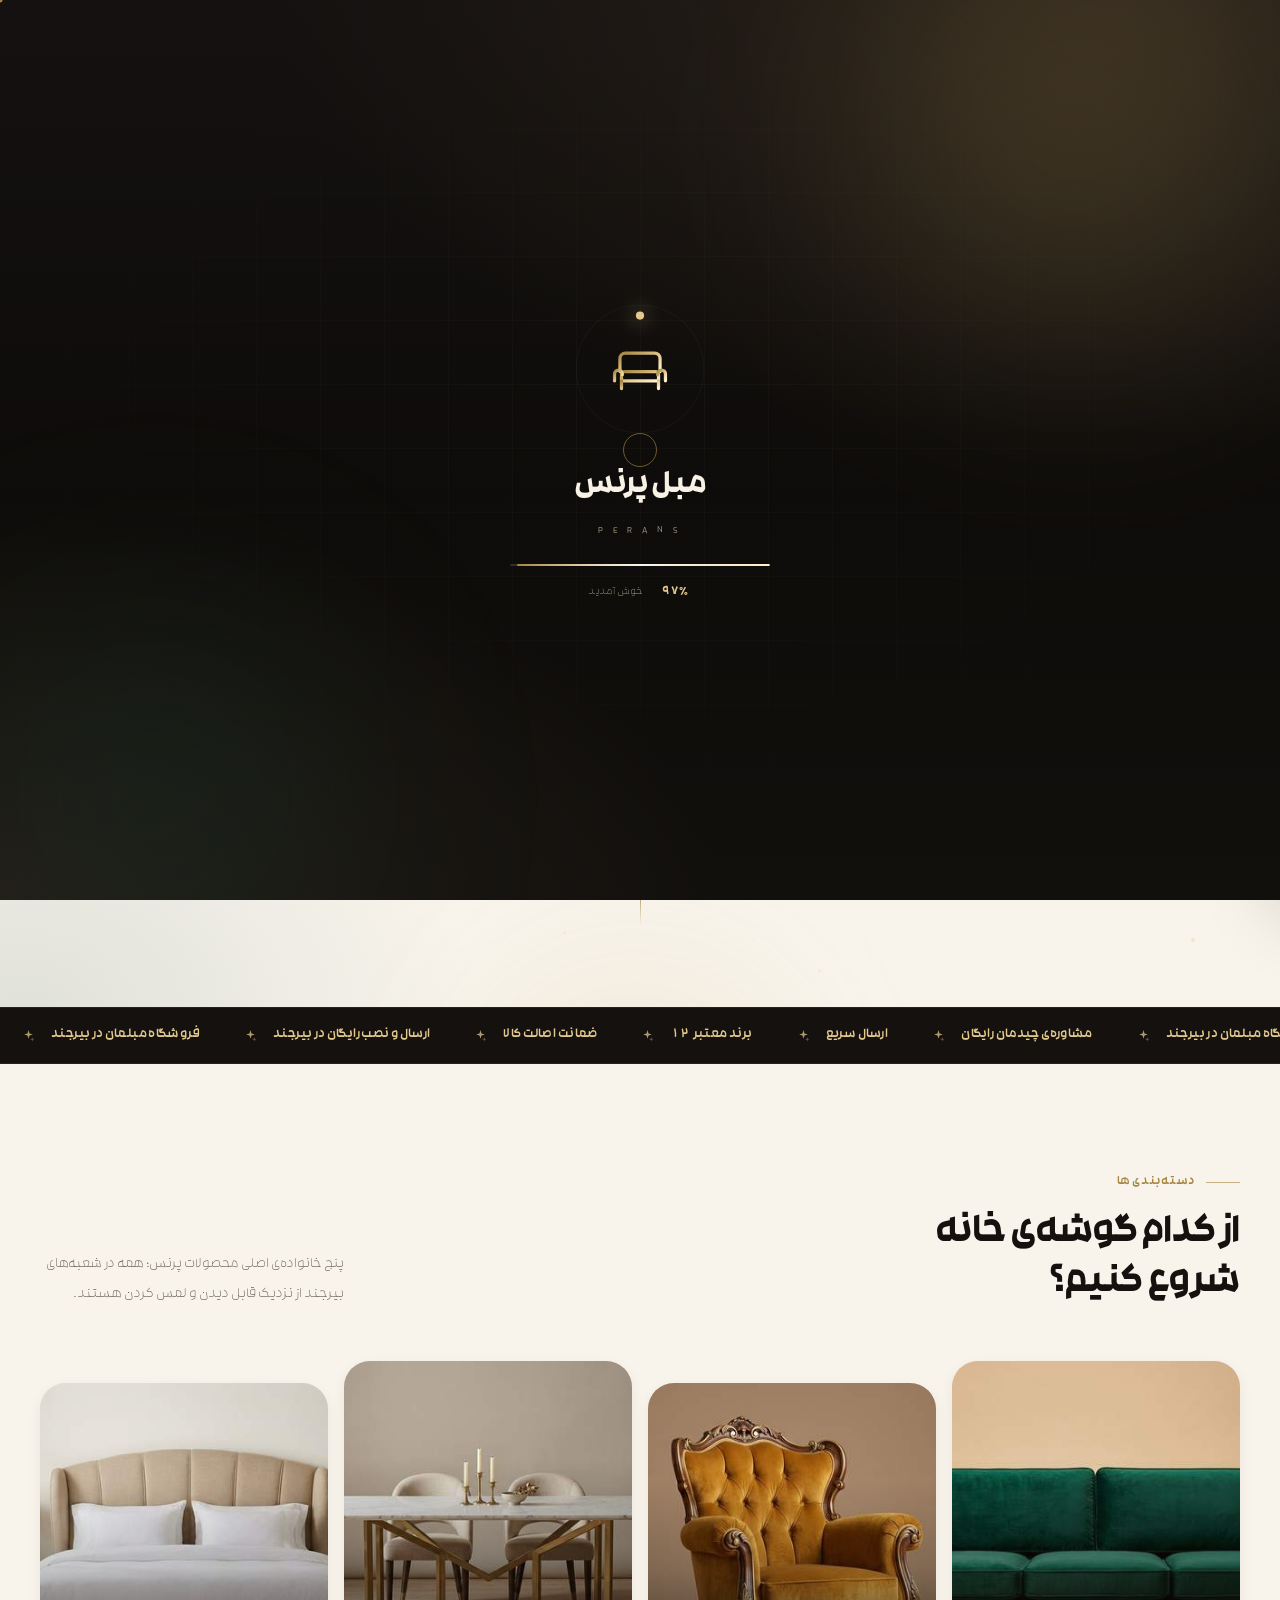
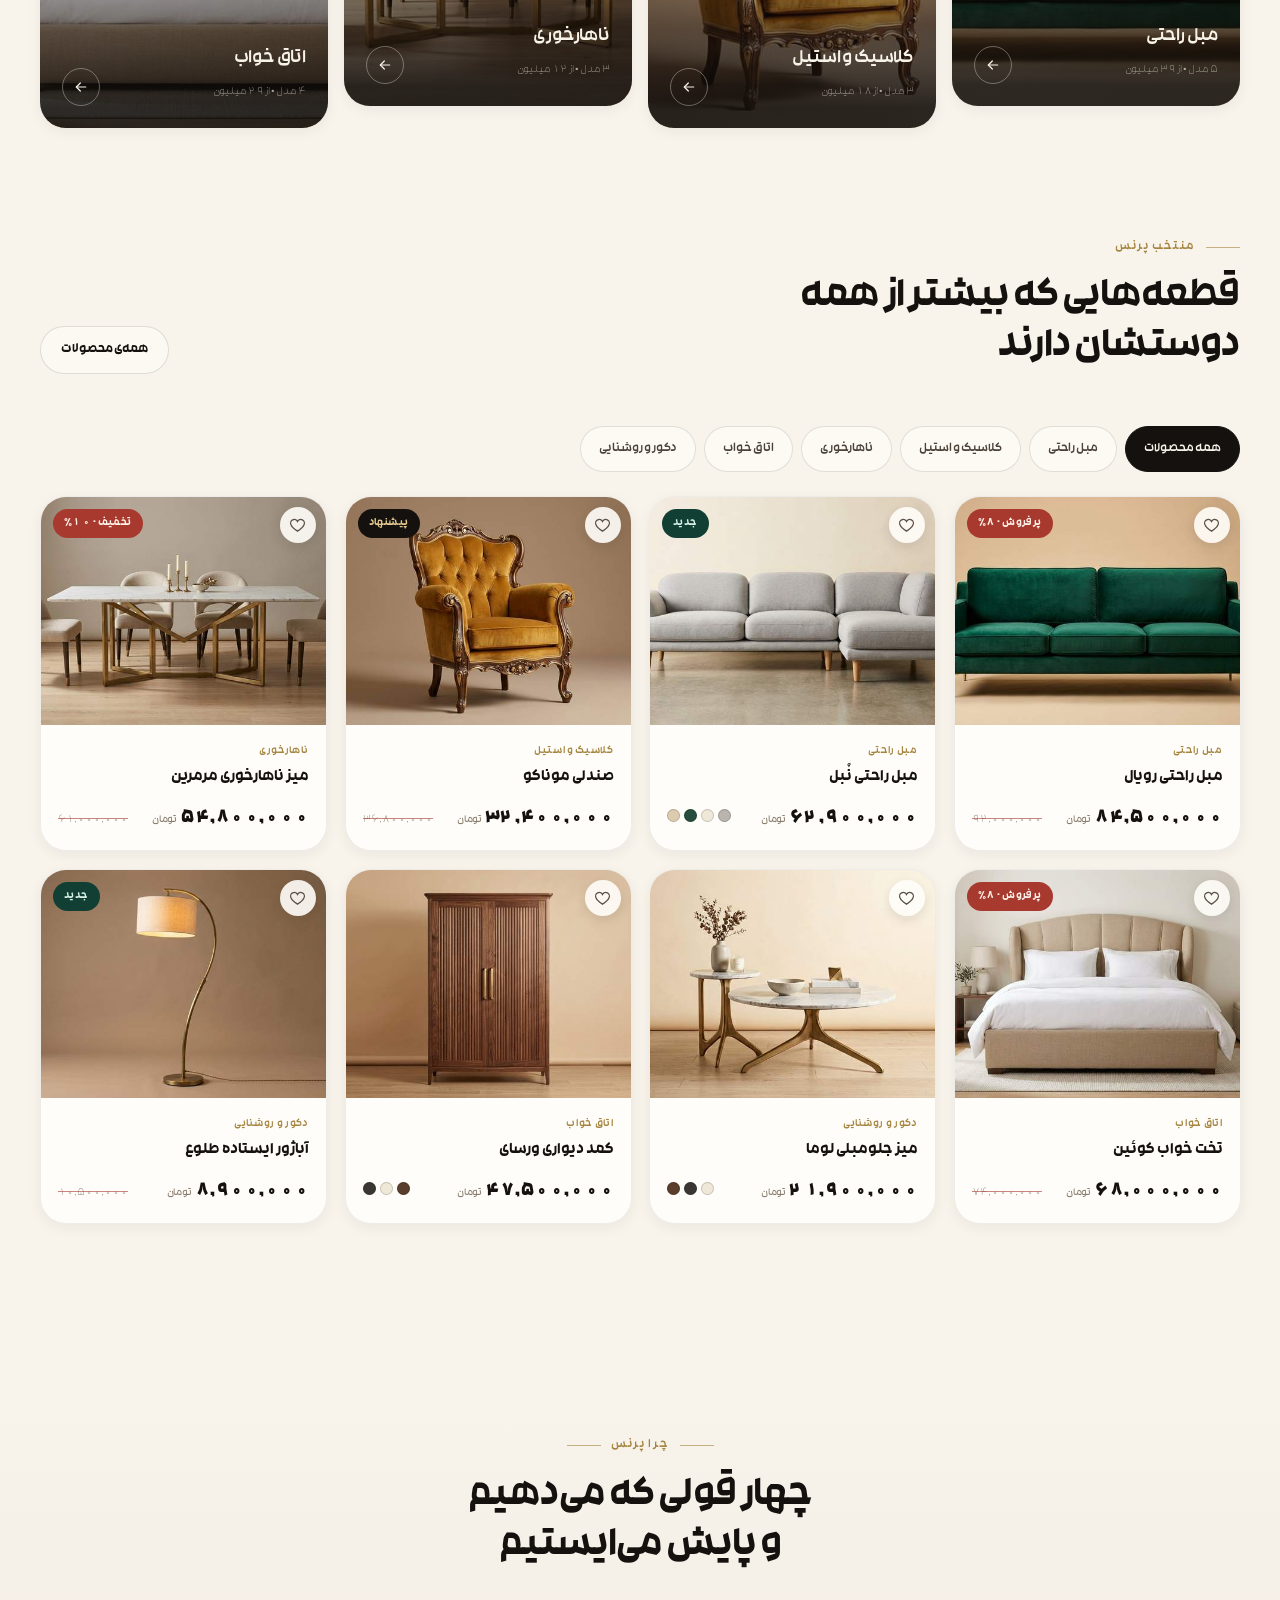
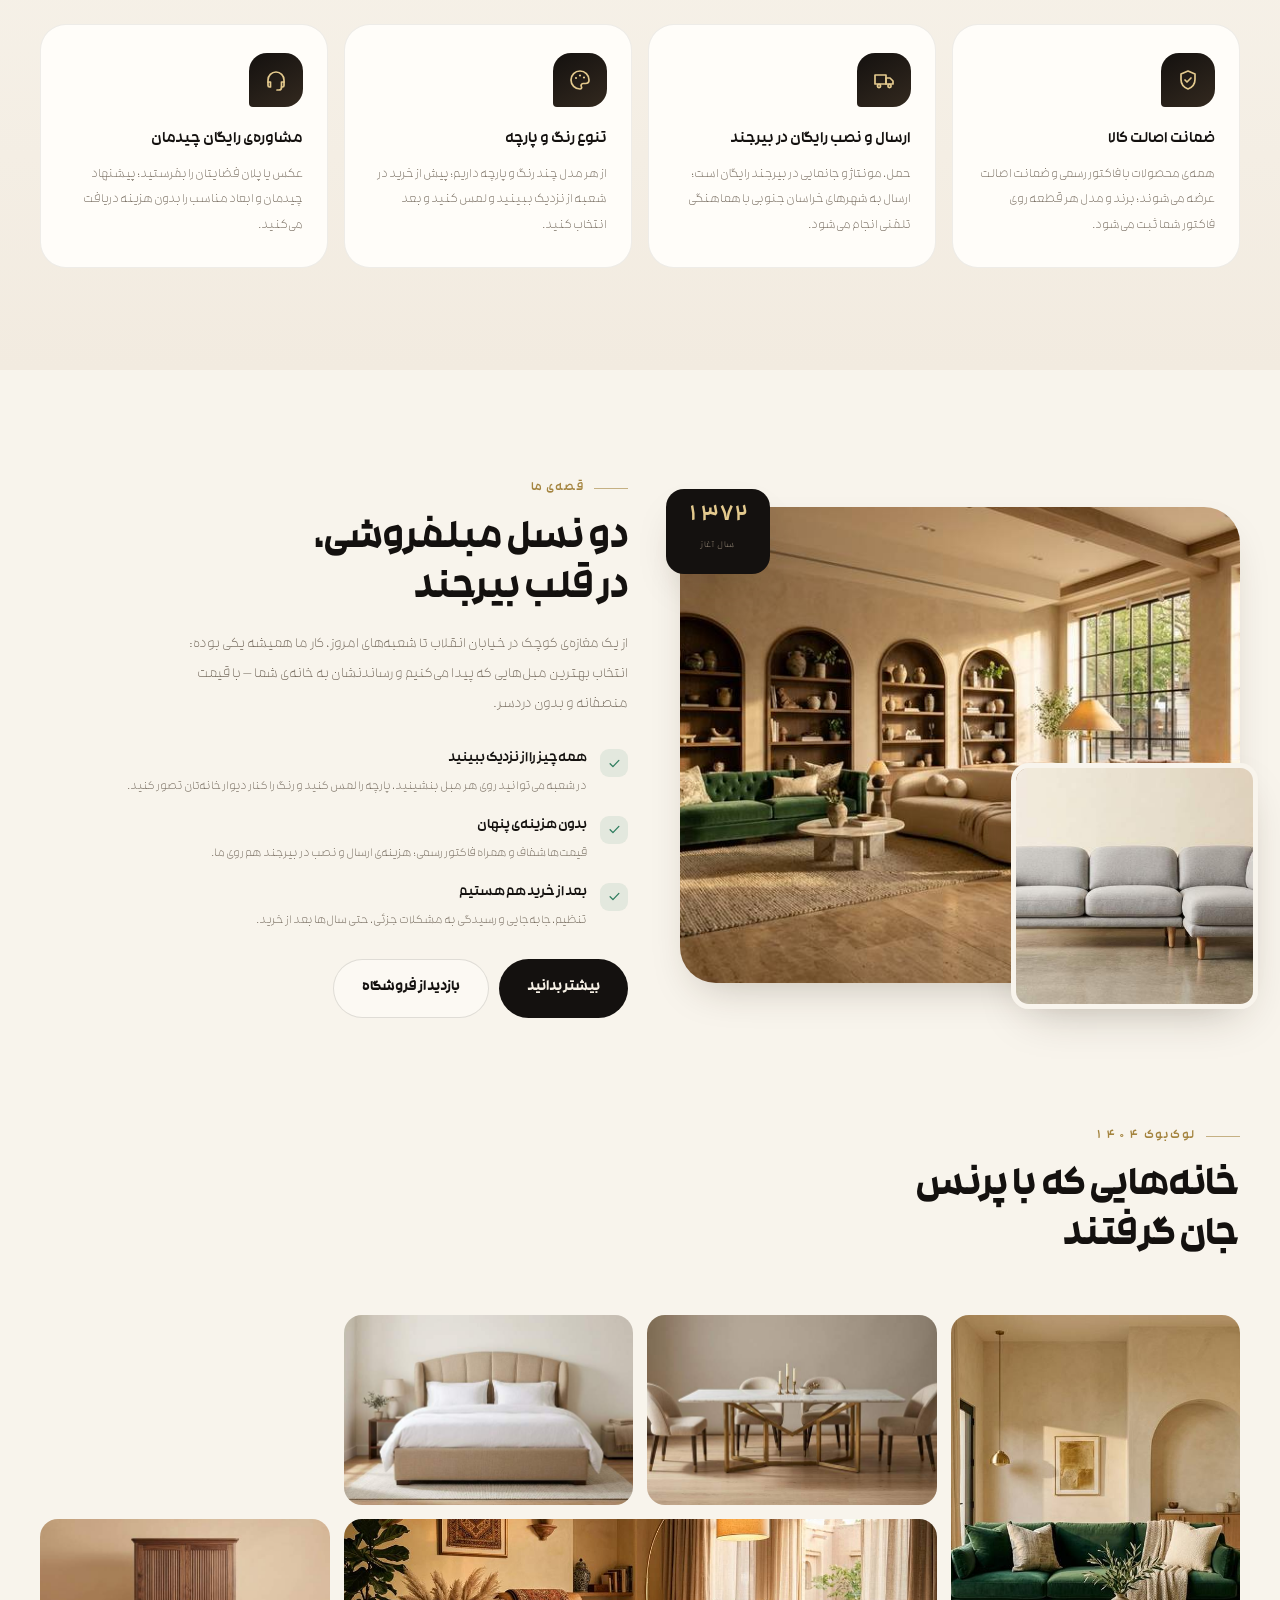
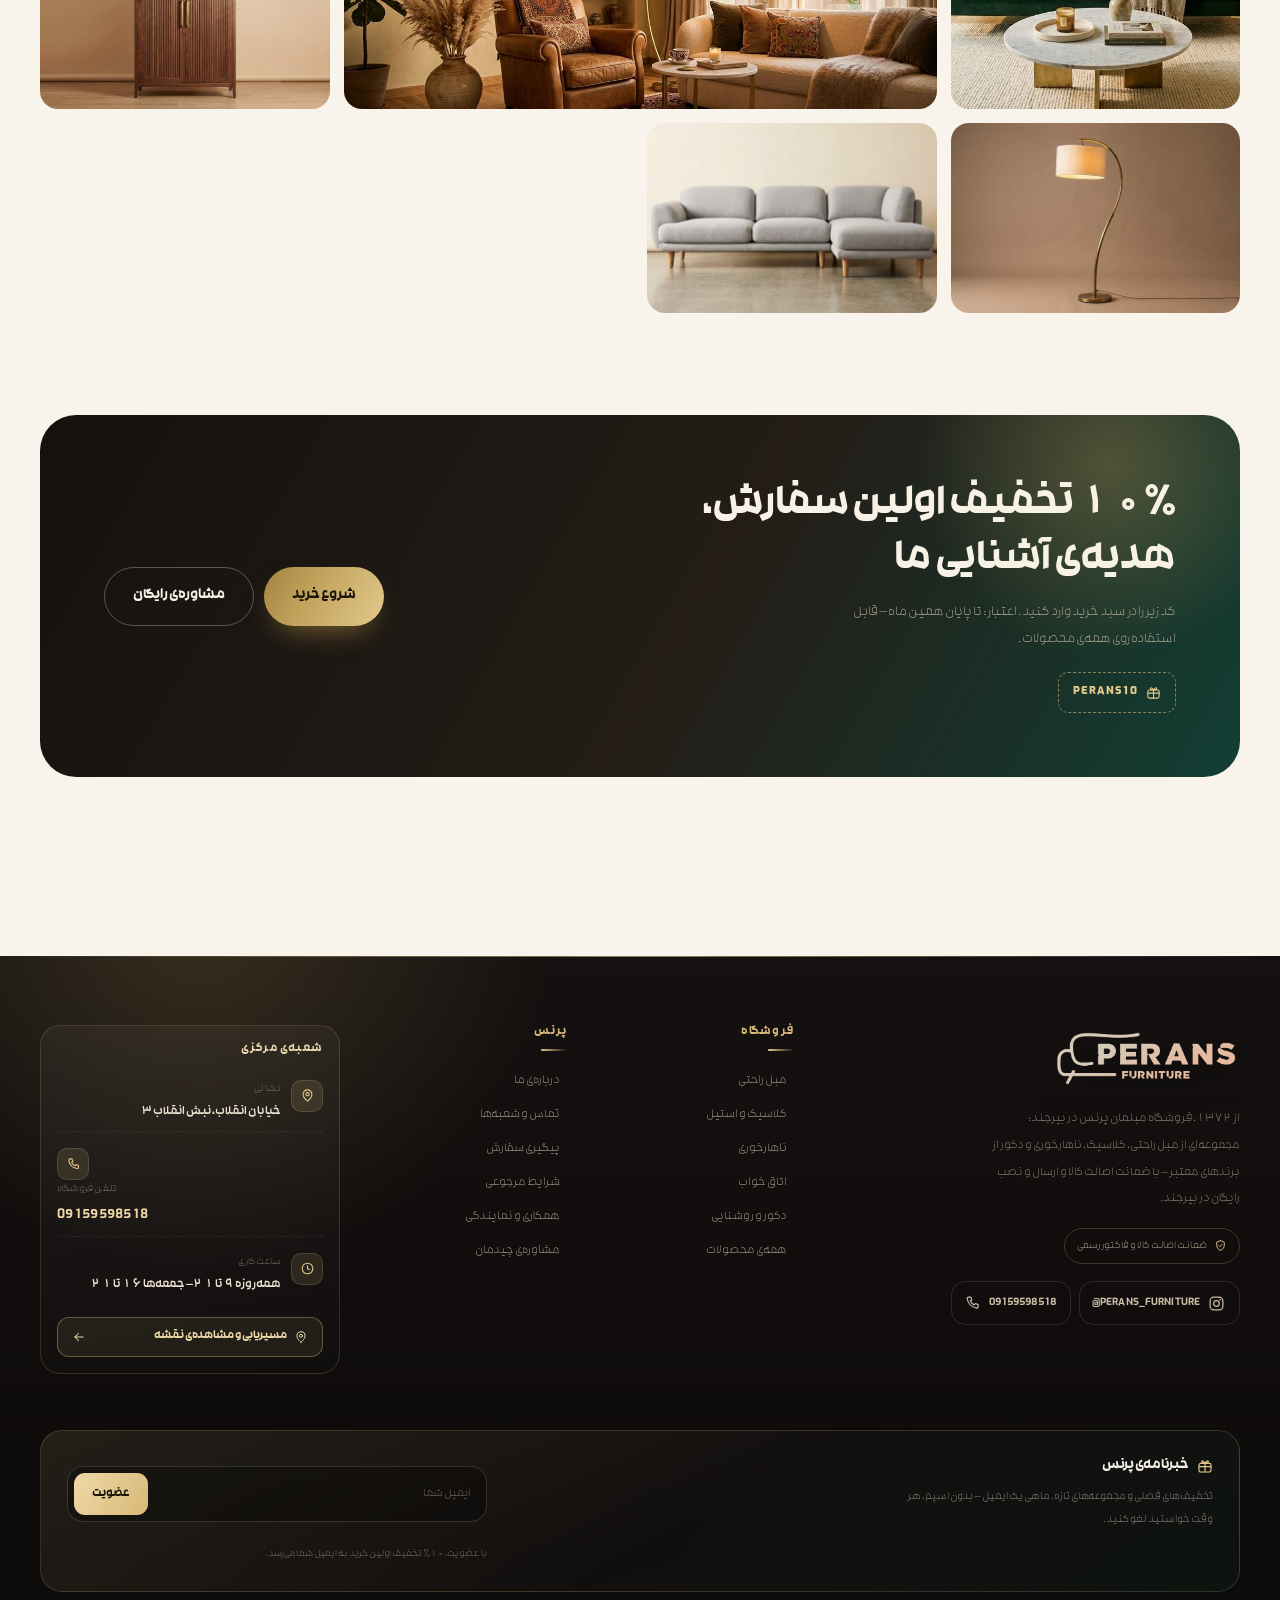
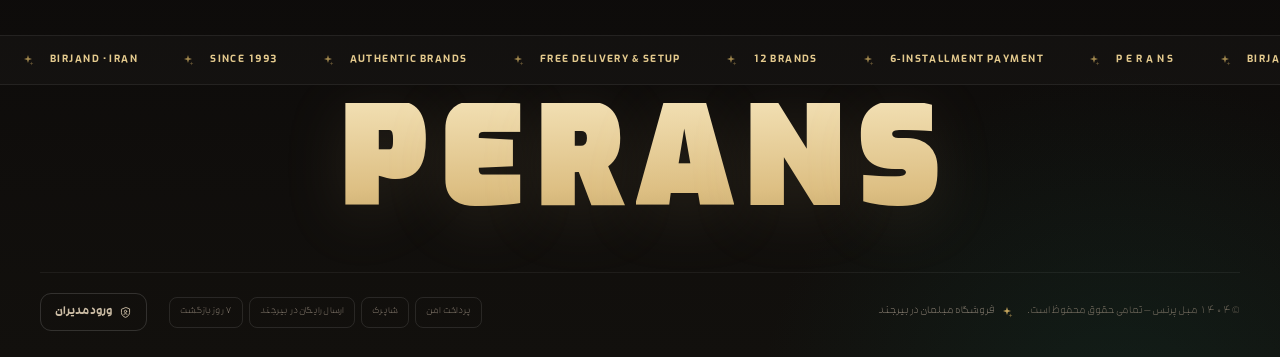
==== perans-furniture/index.html @ 04945c73 "Add files via upload" ====
<!DOCTYPE html>
<html lang="fa" dir="rtl">
<head>
<meta charset="utf-8">
<meta name="viewport" content="width=device-width, initial-scale=1">
<title>مبل پرنس | انتخابی برای خانه‌ی شما</title>
<meta name="description" content="مبل پرنس در بیرجند؛ مجموعه‌ای منتخب از مبلمان راحتی، کلاسیک، ناهارخوری، اتاق خواب و دکور برای خانه‌ی شما.">
<meta name="theme-color" content="#14110f">
<link rel="icon" type="image/png" href="images/LOGO.PNG">

<link rel="preload" href="fonts/Vazirmatn.woff2" as="font" type="font/woff2" crossorigin>
<link rel="stylesheet" href="css/fonts.css?v=7">
<link rel="stylesheet" href="css/base.css?v=7">
<link rel="stylesheet" href="css/theme.css?v=7">
<link rel="stylesheet" href="css/header.css?v=7">
<link rel="stylesheet" href="css/footer.css?v=7">
<link rel="stylesheet" href="css/utilities.css?v=7">
</head>
<body class="is-loading">

<!-- ICON SPRITE -->
<svg class="sprite" width="0" height="0" aria-hidden="true" focusable="false">
  <symbol id="i-admin" viewBox="0 0 24 24" fill="none" stroke="currentColor" stroke-width="1.7" stroke-linecap="round" stroke-linejoin="round"><path d="M12 3 4.5 6v6c0 4.3 3.1 7.6 7.5 9 4.4-1.4 7.5-4.7 7.5-9V6z"/><circle cx="12" cy="10" r="2.2"/><path d="M8.6 16.2c.8-1.4 2-2.1 3.4-2.1s2.6.7 3.4 2.1"/></symbol>
  <symbol id="i-logo" viewBox="0 0 48 48" fill="none" stroke="currentColor" stroke-width="2.2" stroke-linecap="round" stroke-linejoin="round"><path d="M11 27v-8.5A3.5 3.5 0 0 1 14.5 15h19a3.5 3.5 0 0 1 3.5 3.5V27"/><path d="M14 27h20a2 2 0 0 1 2 2v4H12v-4a2 2 0 0 1 2-2z"/><path d="M7.5 33v-4.5a2.5 2.5 0 0 1 5 0V29"/><path d="M40.5 33v-4.5a2.5 2.5 0 0 0-5 0V29"/><path d="M12 33v5M36 33v5"/><path d="M18 33h12"/></symbol>
  <symbol id="i-crown" viewBox="0 0 24 24" fill="none" stroke="currentColor" stroke-width="1.7" stroke-linecap="round" stroke-linejoin="round"><path d="M3 8l3.5 3L12 4l5.5 7L21 8l-1.6 10H4.6L3 8z"/><path d="M8 21h8"/></symbol>
  <symbol id="i-cart" viewBox="0 0 24 24" fill="none" stroke="currentColor" stroke-width="1.7" stroke-linecap="round" stroke-linejoin="round"><path d="M3 4h2l2.4 11.2a2 2 0 0 0 2 1.6h7.7a2 2 0 0 0 2-1.6L21 8H6"/><circle cx="10" cy="20" r="1.4"/><circle cx="18" cy="20" r="1.4"/></symbol>
  <symbol id="i-search" viewBox="0 0 24 24" fill="none" stroke="currentColor" stroke-width="1.7" stroke-linecap="round"><circle cx="11" cy="11" r="7"/><path d="M20 20l-3.6-3.6"/></symbol>
  <symbol id="i-menu" viewBox="0 0 24 24" fill="none" stroke="currentColor" stroke-width="1.8" stroke-linecap="round"><path d="M4 7h16M4 12h16M4 17h10"/></symbol>
  <symbol id="i-close" viewBox="0 0 24 24" fill="none" stroke="currentColor" stroke-width="1.8" stroke-linecap="round"><path d="M6 6l12 12M18 6L6 18"/></symbol>
  <symbol id="i-arrow-left" viewBox="0 0 24 24" fill="none" stroke="currentColor" stroke-width="1.8" stroke-linecap="round" stroke-linejoin="round"><path d="M19 12H5"/><path d="M11 18l-6-6 6-6"/></symbol>
  <symbol id="i-chevron-left" viewBox="0 0 24 24" fill="none" stroke="currentColor" stroke-width="1.9" stroke-linecap="round" stroke-linejoin="round"><path d="M15 6l-6 6 6 6"/></symbol>
  <symbol id="i-chevron-right" viewBox="0 0 24 24" fill="none" stroke="currentColor" stroke-width="1.9" stroke-linecap="round" stroke-linejoin="round"><path d="M9 6l6 6-6 6"/></symbol>
  <symbol id="i-chevron-down" viewBox="0 0 24 24" fill="none" stroke="currentColor" stroke-width="1.9" stroke-linecap="round" stroke-linejoin="round"><path d="M6 9l6 6 6-6"/></symbol>
  <symbol id="i-star" viewBox="0 0 24 24" fill="currentColor"><path d="M12 2.6l2.9 6 6.6.9-4.8 4.6 1.2 6.5L12 17.5 6.1 20.6l1.2-6.5L2.5 9.5l6.6-.9 2.9-6z"/></symbol>
  <symbol id="i-heart" viewBox="0 0 24 24" fill="none" stroke="currentColor" stroke-width="1.8" stroke-linecap="round"><path d="M12 20s-7.5-4.6-9.2-9A4.9 4.9 0 0 1 12 6.4 4.9 4.9 0 0 1 21.2 11c-1.7 4.4-9.2 9-9.2 9z"/></symbol>
  <symbol id="i-check" viewBox="0 0 24 24" fill="none" stroke="currentColor" stroke-width="2.1" stroke-linecap="round" stroke-linejoin="round"><path d="M5 12.5l4.5 4.5L19 7"/></symbol>
  <symbol id="i-truck" viewBox="0 0 24 24" fill="none" stroke="currentColor" stroke-width="1.7" stroke-linecap="round" stroke-linejoin="round"><path d="M3 7h11v9H3z"/><path d="M14 10h4l3 3v3h-7z"/><circle cx="7" cy="18" r="1.6"/><circle cx="17.5" cy="18" r="1.6"/></symbol>
  <symbol id="i-shield" viewBox="0 0 24 24" fill="none" stroke="currentColor" stroke-width="1.7" stroke-linecap="round" stroke-linejoin="round"><path d="M12 3l7 3v5.5c0 4.6-3 7.9-7 9.5-4-1.6-7-4.9-7-9.5V6l7-3z"/><path d="M9 12l2 2 4-4"/></symbol>
  <symbol id="i-phone" viewBox="0 0 24 24" fill="none" stroke="currentColor" stroke-width="1.7" stroke-linecap="round" stroke-linejoin="round"><path d="M6.5 3h3l1.5 4-2 1.5a11 11 0 0 0 5.5 5.5l1.5-2 4 1.5v3a2 2 0 0 1-2.2 2A16 16 0 0 1 4.5 5.2 2 2 0 0 1 6.5 3z"/></symbol>
  <symbol id="i-headset" viewBox="0 0 24 24" fill="none" stroke="currentColor" stroke-width="1.7" stroke-linecap="round" stroke-linejoin="round"><path d="M4 14v-2a8 8 0 0 1 16 0v2"/><path d="M4 14h2.5v5H5.5A1.5 1.5 0 0 1 4 17.5V14z"/><path d="M20 14h-2.5v5h1A1.5 1.5 0 0 0 20 17.5V14z"/><path d="M17.5 19v.5a2.5 2.5 0 0 1-2.5 2.5h-2"/></symbol>
  <symbol id="i-palette" viewBox="0 0 24 24" fill="none" stroke="currentColor" stroke-width="1.7" stroke-linecap="round" stroke-linejoin="round"><path d="M12 21a9 9 0 1 1 9-9c0 2.5-2 3.5-3.6 3.5H15a2 2 0 0 0-1.6 3.1c.6.9.1 2.4-1.4 2.4z"/><circle cx="8" cy="10" r="1.1" fill="currentColor" stroke="none"/><circle cx="12" cy="7.5" r="1.1" fill="currentColor" stroke="none"/><circle cx="16" cy="9.5" r="1.1" fill="currentColor" stroke="none"/></symbol>
  <symbol id="i-ruler" viewBox="0 0 24 24" fill="none" stroke="currentColor" stroke-width="1.7" stroke-linecap="round" stroke-linejoin="round"><path d="M3.5 14.5l11-11 6 6-11 11z"/><path d="M8 10l2 2M11 7l2 2M14.5 3.5l2 2"/></symbol>
  <symbol id="i-leaf" viewBox="0 0 24 24" fill="none" stroke="currentColor" stroke-width="1.7" stroke-linecap="round" stroke-linejoin="round"><path d="M20 4C10 4 4 8.5 4 15a5 5 0 0 0 5 5c6.5 0 11-6 11-16z"/><path d="M9 19c1-4 3.5-7 8-9"/></symbol>
  <symbol id="i-quote" viewBox="0 0 24 24" fill="currentColor"><path d="M9.5 5C6 5 3.5 7.8 3.5 11.4c0 3.2 2 5.6 4.9 5.6 2.6 0 4.3-1.8 4.3-4.2 0-2.3-1.6-4-3.7-4-.4 0-.8 0-1 .2.3-1.4 1.6-2.6 3.3-2.9L9.5 5zm9.6 0c-3.5 0-6 2.8-6 6.4 0 3.2 2 5.6 4.9 5.6 2.6 0 4.3-1.8 4.3-4.2 0-2.3-1.6-4-3.7-4-.4 0-.8 0-1 .2.3-1.4 1.6-2.6 3.3-2.9L19.1 5z"/></symbol>
  <symbol id="i-mail" viewBox="0 0 24 24" fill="none" stroke="currentColor" stroke-width="1.7" stroke-linecap="round" stroke-linejoin="round"><rect x="3" y="5" width="18" height="14" rx="3"/><path d="M4 7l8 6 8-6"/></symbol>
  <symbol id="i-pin" viewBox="0 0 24 24" fill="none" stroke="currentColor" stroke-width="1.7" stroke-linecap="round" stroke-linejoin="round"><path d="M12 21s7-5.6 7-11a7 7 0 1 0-14 0c0 5.4 7 11 7 11z"/><circle cx="12" cy="10" r="2.6"/></symbol>
  <symbol id="i-clock" viewBox="0 0 24 24" fill="none" stroke="currentColor" stroke-width="1.7" stroke-linecap="round" stroke-linejoin="round"><circle cx="12" cy="12" r="8.5"/><path d="M12 7.5V12l3 2"/></symbol>
  <symbol id="i-wallet" viewBox="0 0 24 24" fill="none" stroke="currentColor" stroke-width="1.7" stroke-linecap="round" stroke-linejoin="round"><rect x="3" y="6" width="18" height="13" rx="3"/><path d="M3 10h18"/><circle cx="17" cy="14.5" r="1.2" fill="currentColor" stroke="none"/></symbol>
  <symbol id="i-plus" viewBox="0 0 24 24" fill="none" stroke="currentColor" stroke-width="2" stroke-linecap="round"><path d="M12 5v14M5 12h14"/></symbol>
  <symbol id="i-minus" viewBox="0 0 24 24" fill="none" stroke="currentColor" stroke-width="2" stroke-linecap="round"><path d="M5 12h14"/></symbol>
  <symbol id="i-trash" viewBox="0 0 24 24" fill="none" stroke="currentColor" stroke-width="1.7" stroke-linecap="round"><path d="M4 7h16M9 7V5h6v2M6 7l1 13h10l1-13"/></symbol>
  <symbol id="i-sparkle" viewBox="0 0 24 24" fill="currentColor"><path d="M12 2l1.8 6.2L20 10l-6.2 1.8L12 18l-1.8-6.2L4 10l6.2-1.8L12 2z"/><path d="M19 15l.9 3.1L23 19l-3.1.9L19 23l-.9-3.1L15 19l3.1-.9L19 15z" opacity=".55"/></symbol>
  <symbol id="i-instagram" viewBox="0 0 24 24" fill="none" stroke="currentColor" stroke-width="1.7" stroke-linejoin="round"><rect x="3" y="3" width="18" height="18" rx="5.5"/><circle cx="12" cy="12" r="4"/><circle cx="17.2" cy="6.8" r="1.1" fill="currentColor" stroke="none"/></symbol>
  <symbol id="i-telegram" viewBox="0 0 24 24" fill="currentColor"><path d="M21.6 4.3 2.9 11.5c-.9.35-.87 1.62.05 1.9l4.4 1.35 1.7 5.2c.25.75 1.2.95 1.72.35l2.36-2.7 4.3 3.16c.68.5 1.63.12 1.8-.7l3-14.1c.2-.9-.7-1.6-1.5-1.27zM9.4 14.1l8.1-5.2-6.4 6.5-.2 3-1.5-4.3z"/></symbol>
  <symbol id="i-whatsapp" viewBox="0 0 24 24" fill="currentColor"><path d="M12 2a10 10 0 0 0-8.6 15L2 22l5.1-1.3A10 10 0 1 0 12 2zm5.3 14.1c-.2.6-1.2 1.2-1.7 1.2-.5.1-1 .1-1.7-.1a12 12 0 0 1-5.9-5.2c-.4-.7-.9-1.6-.9-2.4 0-.8.4-1.4.8-1.8.2-.2.4-.3.6-.3h.5c.2 0 .3 0 .5.4l.7 1.7c.1.2 0 .4-.1.5l-.4.5c-.1.2-.2.3 0 .5.4.7 1.6 2 3 2.6.2.1.4.1.5-.1l.6-.7c.1-.2.3-.2.5-.1l1.6.8c.2.1.4.2.4.3.1.2.1.7-.1 1.2z"/></symbol>
  <symbol id="i-up" viewBox="0 0 24 24" fill="none" stroke="currentColor" stroke-width="1.9" stroke-linecap="round" stroke-linejoin="round"><path d="M12 19V5"/><path d="M6 11l6-6 6 6"/></symbol>
  <symbol id="i-gift" viewBox="0 0 24 24" fill="none" stroke="currentColor" stroke-width="1.7" stroke-linecap="round" stroke-linejoin="round"><rect x="3" y="8" width="18" height="13" rx="2.5"/><path d="M3 13h18M12 8v13"/><path d="M12 8S9.5 3.5 7.5 4.6C6 5.4 7 8 12 8zM12 8s2.5-4.5 4.5-3.4C18 5.4 17 8 12 8z"/></symbol>
  <symbol id="i-layers" viewBox="0 0 24 24" fill="none" stroke="currentColor" stroke-width="1.7" stroke-linecap="round" stroke-linejoin="round"><path d="M12 3l8 4.5-8 4.5-8-4.5L12 3z"/><path d="M4 12l8 4.5 8-4.5"/><path d="M4 16.5L12 21l8-4.5"/></symbol>
</svg>

<!-- ===================== LOADER ===================== -->
<div class="ld" id="loader" role="status" aria-live="polite" aria-label="در حال بارگذاری فروشگاه مبل پرنس">
  <div class="ld__panel ld__panel--back" aria-hidden="true"></div>
  <div class="ld__panel" aria-hidden="true">
    <span class="ld__blob ld__blob--a"></span>
    <span class="ld__blob ld__blob--b"></span>
    <span class="ld__grid"></span>
  </div>
  <div class="ld__center">
    <div class="ld__mark">
      <svg class="ld__svg" viewBox="0 0 140 140" aria-hidden="true">
        <defs>
          <linearGradient id="ldGrad" x1="0" y1="0" x2="1" y2="1">
            <stop offset="0" stop-color="#a4843f"/>
            <stop offset=".55" stop-color="#e3c98d"/>
            <stop offset="1" stop-color="#fff3d4"/>
          </linearGradient>
        </defs>
        <circle class="ld__orbit" cx="70" cy="70" r="62" fill="none" stroke="rgba(255,255,255,.08)" stroke-width="1"/>
        <circle class="ld__ring" cx="70" cy="70" r="52" fill="none" stroke-width="1.7" stroke-linecap="round" pathLength="100"/>
        <g class="ld__spin"><circle class="ld__dot" cx="70" cy="18" r="4" fill="#e3c98d"/></g>
        <g class="ld__logo" transform="translate(34 32) scale(1.5)" fill="none" stroke="url(#ldGrad)" stroke-width="2.1" stroke-linecap="round" stroke-linejoin="round">
          <path d="M11 27v-8.5A3.5 3.5 0 0 1 14.5 15h19a3.5 3.5 0 0 1 3.5 3.5V27"/>
          <path d="M14 27h20a2 2 0 0 1 2 2v4H12v-4a2 2 0 0 1 2-2z"/>
          <path d="M7.5 33v-4.5a2.5 2.5 0 0 1 5 0V29"/>
          <path d="M40.5 33v-4.5a2.5 2.5 0 0 0-5 0V29"/>
          <path d="M12 33v5M36 33v5"/>
          <path d="M18 33h12"/>
        </g>
      </svg>
    </div>
    <div class="ld__brand">
      <span class="ld__name">مبل پرنس</span>
      <span class="ld__en">P E R A N S</span>
    </div>
    <div class="ld__bar"><i id="ldFill"></i></div>
    <div class="ld__meta">
      <span class="ld__pct" id="ldPct">۰٪</span>
      <span class="ld__hint" id="ldHint">در حال چیدن نمایشگاه…</span>
    </div>
  </div>
</div>

<!-- cursor + route curtain -->
<div class="cur" id="cur" aria-hidden="true"></div>
<div class="cur-dot" id="curDot" aria-hidden="true"></div>
<div class="curtain" id="curtain" aria-hidden="true"><span>PERANS</span></div>

<!-- ===================== ANNOUNCEMENT ===================== -->
<div class="ann" id="ann">
  <div class="wrap ann__inner">
    <div class="ann__ticker">
        <span class="ann__slide"><svg aria-hidden="true"><use href="#i-phone"/></svg>برای هماهنگی خرید و بازدید، با ما تماس بگیرید</span>
        <span class="ann__slide"><svg aria-hidden="true"><use href="#i-pin"/></svg>شعبه‌ی مرکزی: خیابان انقلاب، نبش انقلاب ۳</span>
        <span class="ann__slide"><svg aria-hidden="true"><use href="#i-instagram"/></svg>PERANS_FURNITURE را در اینستاگرام دنبال کنید</span>
      </div>
    <div class="ann__side">
      <a href="#/contact?topic=track">پیگیری سفارش</a>
      <span class="dot" aria-hidden="true"></span>
      <a href="#/contact?topic=returns">شرایط مرجوعی</a>
      <span class="dot" aria-hidden="true"></span>
      <a href="tel:09159598518"><bdi dir="ltr" class="tel-inline">09159598518</bdi></a>
    </div>
  </div>
</div>

<!-- ===================== HEADER ===================== -->
<header class="hd" id="siteHeader">
  <div class="hd__wrap">
    <div class="hd__bar" id="hdBar">
      <span class="hd__shine" aria-hidden="true"></span>

      <a class="hd__brand" href="#/" aria-label="PERANS Furniture — صفحه‌ی اصلی">
        <img class="hd__brand-logo" src="images/LOGO.PNG" alt="PERANS Furniture">
      </a>

      <nav class="hd__nav" id="hdNav" aria-label="ناوبری اصلی">
        <a href="#/" data-nav="home"><span class="lbl-full">خانه</span><span class="lbl-short">خانه</span></a>
        <a href="#/shop" data-nav="shop" class="mega-trigger" id="megaTrigger" aria-expanded="false">
          <span class="lbl-full">فروشگاه</span><span class="lbl-short">فروشگاه</span>
          <svg class="nav-caret" aria-hidden="true"><use href="#i-chevron-down"/></svg>
        </a>
        <a href="#/about" data-nav="about"><span class="lbl-full">درباره‌ی پرنس</span><span class="lbl-short">درباره</span></a>
        <a href="#/contact" data-nav="contact"><span class="lbl-full">تماس و شعبه‌ها</span><span class="lbl-short">تماس</span></a>
        <span class="hd__pill" id="hdPill" aria-hidden="true"></span>
      </nav>

      <div class="hd__actions">
        <button class="hd__icon" id="searchBtn" aria-label="جستجوی محصول" data-magnetic>
          <svg aria-hidden="true"><use href="#i-search"/></svg>
        </button>
        <button class="hd__icon hd__icon--wish" id="wishBtn" aria-label="علاقه‌مندی‌ها" data-magnetic>
          <svg aria-hidden="true"><use href="#i-heart"/></svg>
          <span class="badge-count" id="wishCount">۰</span>
        </button>
        <a class="hd__icon hd__icon--admin" href="admin/index.html" id="adminBtn" aria-label="ورود مدیران" title="پنل مدیریت" data-magnetic>
          <svg aria-hidden="true"><use href="#i-admin"/></svg>
        </a>
        <button class="hd__icon" id="cartBtn" aria-label="سبد خرید" data-magnetic>
          <svg aria-hidden="true"><use href="#i-cart"/></svg>
          <span class="badge-count" id="cartCount">۰</span>
        </button>
        <a class="hd__cta" href="#/contact?topic=advice" data-magnetic>
          <span>مشاوره‌ی رایگان</span>
          <svg aria-hidden="true"><use href="#i-arrow-left"/></svg>
        </a>
      </div>

      <!-- MEGA MENU -->
      <div class="hd__mega" id="hdMega" role="region" aria-label="منوی فروشگاه" aria-hidden="true">
        <div class="mega__main">

          <div class="mega__head">
            <span class="mega__kicker"><svg aria-hidden="true"><use href="#i-layers"/></svg>دسته‌بندی محصولات</span>
            <p class="mega__lead">همه‌ی مدل‌ها در شعبه‌های بیرجند از نزدیک قابل دیدن و لمس کردن هستند.</p>
            <button class="mega__close" id="megaClose" type="button" aria-label="بستن منو">
              <svg aria-hidden="true"><use href="#i-close"/></svg>
            </button>
          </div>

          <div class="mega__cats">
          <a class="mega__cat" href="#/shop?cat=modern" data-mega-cat="modern">
            <img src="images/p1.jpg" data-img="p1" alt="" loading="lazy">
            <span class="mega__cat-txt"><b>مبل راحتی</b><small>۳ مدل · از ۴۸٫۹ میلیون</small></span>
            <span class="arr"><svg aria-hidden="true"><use href="#i-arrow-left"/></svg></span>
          </a>
          <a class="mega__cat" href="#/shop?cat=classic" data-mega-cat="classic">
            <img src="images/p3.jpg" data-img="p3" alt="" loading="lazy">
            <span class="mega__cat-txt"><b>کلاسیک و استیل</b><small>۱ مدل · از ۳۲٫۴ میلیون</small></span>
            <span class="arr"><svg aria-hidden="true"><use href="#i-arrow-left"/></svg></span>
          </a>
          <a class="mega__cat" href="#/shop?cat=dining" data-mega-cat="dining">
            <img src="images/p4.jpg" data-img="p4" alt="" loading="lazy">
            <span class="mega__cat-txt"><b>ناهارخوری</b><small>۲ مدل · از ۱۲٫۴ میلیون</small></span>
            <span class="arr"><svg aria-hidden="true"><use href="#i-arrow-left"/></svg></span>
          </a>
          <a class="mega__cat" href="#/shop?cat=bedroom" data-mega-cat="bedroom">
            <img src="images/p5.jpg" data-img="p5" alt="" loading="lazy">
            <span class="mega__cat-txt"><b>اتاق خواب</b><small>۳ مدل · از ۲۹٫۹ میلیون</small></span>
            <span class="arr"><svg aria-hidden="true"><use href="#i-arrow-left"/></svg></span>
          </a>
          <a class="mega__cat" href="#/shop?cat=decor" data-mega-cat="decor">
            <img src="images/p6.jpg" data-img="p6" alt="" loading="lazy">
            <span class="mega__cat-txt"><b>دکور و روشنایی</b><small>۳ مدل · از ۸٫۹ میلیون</small></span>
            <span class="arr"><svg aria-hidden="true"><use href="#i-arrow-left"/></svg></span>
          </a>
          <a class="mega__cat mega__cat--all" href="#/shop">
            <span class="mega__allico"><svg aria-hidden="true"><use href="#i-layers"/></svg></span>
            <span class="mega__cat-txt"><b>همه‌ی محصولات</b><small>۱۲ قطعه در ۵ دسته</small></span>
            <span class="arr"><svg aria-hidden="true"><use href="#i-arrow-left"/></svg></span>
          </a>
          </div>

          <div class="mega__foot">
            <span class="mega__foot-lbl">سریع‌تر پیدا کنید:</span>
            <a href="#/shop?sort=new">تازه‌ترین‌ها</a>
            <a href="#/shop?sort=cheap">اقتصادی‌ترین</a>
            <a href="#/shop?sort=expensive">لوکس‌ترین</a>
            <a class="mega__foot-cta" href="#/shop">همه‌ی محصولات<svg aria-hidden="true"><use href="#i-arrow-left"/></svg></a>
          </div>

        </div>

        <a class="mega__promo" href="#/product/royal">
          <img src="images/hero.jpg" data-img="hero" alt="" loading="lazy">
          <div class="mega__promo-body">
            <small>منتخب این هفته</small>
            <b>مبل رویال زمردی</b>
            <span class="mega__promo-price">۸۴٬۵۰۰٬۰۰۰ تومان</span>
            <span class="btn btn-gold btn-sm">مشاهده‌ی محصول <svg aria-hidden="true"><use href="#i-arrow-left"/></svg></span>
          </div>
        </a>
      </div>

    </div>

    </div>
  </div>
  <span class="hd__prog" aria-hidden="true"><i id="progress"></i></span>
</header>


<main id="main">

<!-- ================= HOME ================= -->
<!-- ================= HOME ================= -->
<div class="view active" id="view-home">

  <section class="hero">
    <div class="hero-aurora" aria-hidden="true">
      <span class="aurora a1"></span>
      <span class="aurora a2"></span>
      <span class="aurora a3"></span>
      <span class="hero-sparks" aria-hidden="true">
        <i></i>
        <i></i>
        <i></i>
        <i></i>
        <i></i>
        <i></i>
        <i></i>
        <i></i>
      </span>
    </div>
    <span class="hero-watermark" aria-hidden="true">PERANS</span>
    <div class="wrap hero-grid">
      <div class="hero-copy">
        <span class="hero-badge"><i></i> <span data-cms="heroBadge">PERANS · بیرجند · برای خانه‌ای که امضای شماست</span></span>
        <h1>
          <span class="line"><span data-cms="heroT1">خانه‌ات را</span></span>
          <span class="line"><span data-cms="heroT2">خاص‌تر بچین؛</span></span>
          <span class="line"><span class="grad-gold" data-cms="heroT3">با امضای پرنس.</span></span>
        </h1>
        <p class="lead" data-cms="heroLead">از نشیمنِ صمیمی تا پذیراییِ چشم‌گیر؛ مدل‌های منتخب مبل، ناهارخوری، اتاق خواب و دکور را کنار هم ببینید و برای فضای خودتان انتخاب کنید.</p>
        <div class="hero-cta">
          <a href="#/shop" class="btn btn-gold" data-magnetic>
            دیدن کالکشن‌ها
            <svg aria-hidden="true"><use href="#i-arrow-left"/></svg>
          </a>
          <a href="#/contact?topic=visit" class="btn btn-ghost" data-magnetic>مسیر شعبه‌ی مرکزی</a>
        </div>
        <div class="hero-cats">
          <span class="hero-cats__label">برای هر گوشه‌ی خانه</span>
          <a href="#/shop?cat=modern">مبل راحتی</a>
          <a href="#/shop?cat=classic">کلاسیک و استیل</a>
          <a href="#/shop?cat=dining">ناهارخوری</a>
          <a href="#/shop?cat=bedroom">اتاق خواب</a>
          <a href="#/shop?cat=decor">دکور و روشنایی</a>
        </div>
        <ul class="hero-trust">
          <li><svg aria-hidden="true"><use href="#i-palette"/></svg> انتخاب مدل برای سلیقه‌های مختلف</li>
          <li><svg aria-hidden="true"><use href="#i-ruler"/></svg> توجه به ابعاد و فضای خانه</li>
          <li><svg aria-hidden="true"><use href="#i-pin"/></svg> بازدید حضوری در شعبه‌ی مرکزی</li>
        </ul>
        <div class="hero-stats">
          <div><b>راحتی</b><span>برای نشیمن</span></div>
          <div><b>کلاسیک</b><span>برای پذیرایی</span></div>
          <div><b>ناهارخوری</b><span>برای دورهمی</span></div>
          <div><b>دکور</b><span>برای جزئیات خانه</span></div>
        </div>
      </div>

      <div class="hero-visual">
        <div class="arch">
          <img id="heroShot" src="images/hero.jpg" data-img="hero" data-img="hero" alt="مبل راحتی مخمل زمردی پرنس در نشیمن روشن" fetchpriority="high">
          <span class="arch-shine" aria-hidden="true"></span>
          <div class="arch-tag"><i aria-hidden="true"></i> انتخابی برای خانه‌ی شما</div>
        </div>
        <div class="arch-ring" aria-hidden="true"></div>

        <a class="seal" href="#/about" aria-label="درباره‌ی مبل پرنس">
          <svg viewBox="0 0 132 132" aria-hidden="true">
            <defs><path id="sealPath" d="M66,66 m-47,0 a47,47 0 1,1 94,0 a47,47 0 1,1 -94,0"/></defs>
            <g class="seal-ring">
              <text><textPath href="#sealPath" startOffset="0">PERANS · FURNITURE · BIRJAND · </textPath></text>
            </g>
          </svg>
          <span class="seal-core"><svg aria-hidden="true"><use href="#i-logo"/></svg></span>
        </a>

        <div class="hero-thumbs" role="group" aria-label="نمای دیگر محصولات">
          <span class="hero-thumbs-cap" id="heroCap">مبل راحتی رویال زمردی</span>
          <button class="hero-thumb on" data-hero="hero" data-name="مبل راحتی رویال زمردی" aria-label="نمای مبل راحتی رویال"><img src="images/hero.jpg" data-img="hero" data-img="hero" alt=""></button>
          <button class="hero-thumb" data-hero="p4" data-name="میز ناهارخوری مرمرین" aria-label="نمای میز ناهارخوری مرمرین"><img src="images/p4.jpg" data-img="p4" data-img="p4" alt=""></button>
          <button class="hero-thumb" data-hero="p5" data-name="تخت خواب کوئین" aria-label="نمای تخت خواب کوئین"><img src="images/p5.jpg" data-img="p5" data-img="p5" alt=""></button>
          <button class="hero-thumb" data-hero="p3" data-name="صندلی موناکو" aria-label="نمای صندلی موناکو"><img src="images/p3.jpg" data-img="p3" data-img="p3" alt=""></button>
          </div>

        <div class="float-card fc-1">
          <span class="fc-ico"><svg aria-hidden="true"><use href="#i-truck"/></svg></span>
          <div><small>برای هماهنگی خرید</small><b>با ما تماس بگیرید</b></div>
        </div>
        <div class="float-card fc-2">
          <span class="fc-ico"><svg aria-hidden="true"><use href="#i-headset"/></svg></span>
          <div>
            <small>انتخاب برای خانه</small>
            <b>با راهنمایی فروشگاه</b>
          </div>
        </div>

        
        <div class="hero-mini hm-1">
          <img src="images/p4.jpg" data-img="p4" alt="" data-img="p4">
          <span><b>رویال</b><small>مشاهده در فروشگاه</small></span>
        </div>
      </div>
    </div>
    <div class="scroll-hint" aria-hidden="true">کشف مجموعه<i></i></div>
  </section>

  <div class="marquee" aria-hidden="true">
    <div class="marquee-track" id="marqueeTrack"></div>
  </div>

  <section class="section" id="cats">
    <div class="wrap">
      <div class="sec-head">
        <div data-reveal>
          <span class="eyebrow">دسته‌بندی‌ها</span>
          <h2 class="h-sec mt-14">از کدام گوشه‌ی خانه<br>شروع کنیم؟</h2>
        </div>
        <p class="lead ch-38" data-reveal>پنج خانواده‌ی اصلی محصولات پرنس؛ همه در شعبه‌های بیرجند از نزدیک قابل دیدن و لمس کردن هستند.</p>
      </div>
      <div class="cats">
        <a class="cat" href="#/shop?cat=modern" data-reveal>
          <img src="images/p1.jpg" data-img="p1" alt="مبل راحتی مدرن" loading="lazy">
          <div class="cat-body">
            <div><b>مبل راحتی</b><small>۵ مدل • از ۳۹ میلیون</small></div>
            <span class="cat-arrow"><svg aria-hidden="true"><use href="#i-arrow-left"/></svg></span>
          </div>
        </a>
        <a class="cat dl-08" href="#/shop?cat=classic" data-reveal>
          <img src="images/p3.jpg" data-img="p3" alt="مبل و صندلی کلاسیک" loading="lazy">
          <div class="cat-body">
            <div><b>کلاسیک و استیل</b><small>۳ مدل • از ۱۸ میلیون</small></div>
            <span class="cat-arrow"><svg aria-hidden="true"><use href="#i-arrow-left"/></svg></span>
          </div>
        </a>
        <a class="cat dl-16" href="#/shop?cat=dining" data-reveal>
          <img src="images/p4.jpg" data-img="p4" alt="میز ناهارخوری مرمر" loading="lazy">
          <div class="cat-body">
            <div><b>ناهارخوری</b><small>۳ مدل • از ۱۲ میلیون</small></div>
            <span class="cat-arrow"><svg aria-hidden="true"><use href="#i-arrow-left"/></svg></span>
          </div>
        </a>
        <a class="cat dl-24" href="#/shop?cat=bedroom" data-reveal>
          <img src="images/p5.jpg" data-img="p5" alt="اتاق خواب مدرن" loading="lazy">
          <div class="cat-body">
            <div><b>اتاق خواب</b><small>۴ مدل • از ۲۹ میلیون</small></div>
            <span class="cat-arrow"><svg aria-hidden="true"><use href="#i-arrow-left"/></svg></span>
          </div>
        </a>
      </div>
    </div>
  </section>

  <section class="section pt-0" id="featured">
    <div class="wrap">
      <div class="sec-head">
        <div data-reveal>
          <span class="eyebrow">منتخب پرنس</span>
          <h2 class="h-sec mt-14">قطعه‌هایی که بیشتر از همه<br>دوستشان دارند</h2>
        </div>
        <a href="#/shop" class="btn btn-ghost btn-sm" data-reveal>همه‌ی محصولات <svg aria-hidden="true"><use href="#i-arrow-left"/></svg></a>
      </div>
      <div class="chips mb-24" id="homeChips" role="tablist" aria-label="فیلتر دسته‌بندی"></div>
      <div class="grid-products" id="homeGrid"></div>
    </div>
  </section>

  <section class="section features">
    <div class="wrap">
      <div class="sec-head center-head">
        <div data-reveal>
          <span class="eyebrow center">چرا پرنس</span>
          <h2 class="h-sec mt-14">چهار قولی که می‌دهیم<br>و پایش می‌ایستیم</h2>
        </div>
      </div>
      <div class="feat-grid">
        <div class="feat" data-reveal>
          <span class="feat-ico"><svg aria-hidden="true"><use href="#i-shield"/></svg></span>
          <b>ضمانت اصالت کالا</b>
          <p>همه‌ی محصولات با فاکتور رسمی و ضمانت اصالت عرضه می‌شوند؛ برند و مدل هر قطعه روی فاکتور شما ثبت می‌شود.</p>
        </div>
        <div class="feat dl-08" data-reveal>
          <span class="feat-ico"><svg aria-hidden="true"><use href="#i-truck"/></svg></span>
          <b>ارسال و نصب رایگان در بیرجند</b>
          <p>حمل، مونتاژ و جانمایی در بیرجند رایگان است؛ ارسال به شهرهای خراسان جنوبی با هماهنگی تلفنی انجام می‌شود.</p>
        </div>
        <div class="feat dl-16" data-reveal>
          <span class="feat-ico"><svg aria-hidden="true"><use href="#i-palette"/></svg></span>
          <b>تنوع رنگ و پارچه</b>
          <p>از هر مدل چند رنگ و پارچه داریم؛ پیش از خرید در شعبه از نزدیک ببینید و لمس کنید و بعد انتخاب کنید.</p>
        </div>
        <div class="feat dl-24" data-reveal>
          <span class="feat-ico"><svg aria-hidden="true"><use href="#i-headset"/></svg></span>
          <b>مشاوره‌ی رایگان چیدمان</b>
          <p>عکس یا پلان فضایتان را بفرستید؛ پیشنهاد چیدمان و ابعاد مناسب را بدون هزینه دریافت می‌کنید.</p>
        </div>
      </div>
    </div>
  </section>

  <section class="section">
    <div class="wrap story">
      <div class="story-media" data-reveal="right">
        <div class="main"><img src="images/showroom.jpg" data-img="showroom" alt="فروشگاه مبلمان پرنس در بیرجند" loading="lazy"></div>
        <div class="sub"><img src="images/p2.jpg" data-img="p2" alt="جزئیات مبل راحتی" loading="lazy"></div>
        <div class="story-year"><b>۱۳۷۲</b><small>سال آغاز</small></div>
      </div>
      <div data-reveal="left">
        <span class="eyebrow">قصه‌ی ما</span>
        <h2 class="h-sec mt-14">دو نسل مبلفروشی،<br>در قلب بیرجند</h2>
        <p class="lead mt-14">از یک مغازه‌ی کوچک در خیابان انقلاب تا شعبه‌های امروز، کار ما همیشه یکی بوده: انتخاب بهترین مبل‌هایی که پیدا می‌کنیم و رساندنشان به خانه‌ی شما — با قیمت منصفانه و بدون دردسر.</p>
        <div class="story-points">
          <div class="story-point">
            <i><svg aria-hidden="true"><use href="#i-check"/></svg></i>
            <div><b>همه‌چیز را از نزدیک ببینید</b><p>در شعبه می‌توانید روی هر مبل بنشینید، پارچه را لمس کنید و رنگ را کنار دیوار خانه‌تان تصور کنید.</p></div>
          </div>
          <div class="story-point">
            <i><svg aria-hidden="true"><use href="#i-check"/></svg></i>
            <div><b>بدون هزینه‌ی پنهان</b><p>قیمت‌ها شفاف و همراه فاکتور رسمی؛ هزینه‌ی ارسال و نصب در بیرجند هم روی ما.</p></div>
          </div>
          <div class="story-point">
            <i><svg aria-hidden="true"><use href="#i-check"/></svg></i>
            <div><b>بعد از خرید هم هستیم</b><p>تنظیم، جابه‌جایی و رسیدگی به مشکلات جزئی، حتی سال‌ها بعد از خرید.</p></div>
          </div>
        </div>
        <div class="btn-row">
          <a href="#/about" class="btn btn-dark">بیشتر بدانید <svg aria-hidden="true"><use href="#i-arrow-left"/></svg></a>
          <a href="#/contact?topic=visit" class="btn btn-ghost">بازدید از فروشگاه</a>
        </div>
      </div>
    </div>
  </section>

  <section class="section pt-0">
    <div class="wrap">
      <div class="sec-head">
        <div data-reveal>
          <span class="eyebrow">لوک‌بوک ۱۴۰۴</span>
          <h2 class="h-sec mt-14">خانه‌هایی که با پرنس<br>جان گرفتند</h2>
        </div>
        <p class="lead ch-34" data-reveal>نگاهی به خانه‌های چیده‌شده در بیرجند، قائن و خراسان جنوبی.</p>
      </div>
      <div class="look-grid">
        <div class="look tall" data-reveal><img src="images/hero.jpg" data-img="hero" alt="نشیمن مدرن با مبل زمردی" loading="lazy"><span>نشیمن مهرشهر بیرجند — مبل رویال زمردی</span></div>
        <div class="look dl-07" data-reveal><img src="images/p4.jpg" data-img="p4" alt="میز ناهارخوری مرمرین" loading="lazy"><span>ناهارخوری یک آپارتمان در بیرجند</span></div>
        <div class="look dl-14" data-reveal><img src="images/p5.jpg" data-img="p5" alt="اتاق خواب کوئین" loading="lazy"><span>اتاق خواب بلوار دانشگاه</span></div>
        <div class="look wide dl-2" data-reveal><img src="images/lounge.jpg" data-img="lounge" alt="نشیمن با مبل کرم و صندلی چرمی" loading="lazy"><span>نشیمن خانه‌ی قائن — ست کرم و چرم</span></div>
        <div class="look dl-26" data-reveal><img src="images/p7.jpg" data-img="p7" alt="کمد ورسای" loading="lazy"><span>کمد ورسای — پروژه‌ی مهرشهر</span></div>
        <div class="look dl-32" data-reveal><img src="images/p8.jpg" data-img="p8" alt="آباژور طلوع" loading="lazy"><span>روشنایی نشیمن — نهبندان</span></div>
        <div class="look dl-38" data-reveal><img src="images/p2.jpg" data-img="p2" alt="مبل نبل" loading="lazy"><span>مبل نُبل — آپارتمان طالقانی</span></div>
      </div>
    </div>
  </section>

  <section class="section pt-0">
    <div class="wrap">
      <div class="cta-band" data-reveal="zoom">
        <div>
          <h2>۱۰٪ تخفیف اولین سفارش،<br>هدیه‌ی آشنایی ما</h2>
          <p>کد زیر را در سبد خرید وارد کنید. اعتبار: تا پایان همین ماه — قابل استفاده روی همه‌ی محصولات.</p>
          <span class="cta-code"><svg width="15" height="15" aria-hidden="true"><use href="#i-gift"/></svg> PERANS10</span>
        </div>
        <div class="cta-actions">
          <a href="#/shop" class="btn btn-gold">شروع خرید <svg aria-hidden="true"><use href="#i-arrow-left"/></svg></a>
          <a href="#/contact?topic=advice" class="btn btn-ghost">مشاوره‌ی رایگان</a>
        </div>
      </div>
    </div>
  </section>

</div>

<!-- ================= SHOP ================= -->
<div class="view" id="view-shop">
  <div class="page-head">
    <div class="wrap">
      <div class="crumb"><a href="#/">خانه</a><svg aria-hidden="true"><use href="#i-chevron-left"/></svg><span>فروشگاه</span></div>
      <h1>فروشگاه پرنس</h1>
      <p>همه‌ی محصولات با فاکتور رسمی و ضمانت اصالت. ارسال و نصب در بیرجند رایگان است؛ ارسال به شهرهای دیگر با هماهنگی تلفنی.</p>
    </div>
  </div>
  <section class="section pt-28">
    <div class="wrap">
      <div class="toolbar">
        <div class="chips" id="shopChips" role="tablist" aria-label="فیلتر دسته‌بندی"></div>
        <div class="tools-right">
          <label class="search-inline">
            <svg aria-hidden="true"><use href="#i-search"/></svg>
            <input type="search" id="shopSearch" placeholder="جستجو در محصولات…" aria-label="جستجو در محصولات">
          </label>
          <select class="sort" id="shopSort" aria-label="مرتب‌سازی">
            <option value="featured">پیشنهاد پرنس</option>
            <option value="cheap">ارزان‌ترین</option>
            <option value="expensive">گران‌ترین</option>
            <option value="new">جدیدترین</option>
          </select>
        </div>
      </div>
      <div class="shop-bar">
        <span class="note-sm" id="shopCount"></span>
        <button class="chip" id="clearFilters" hidden>حذف فیلترها</button>
      </div>
      <div class="grid-products" id="shopGrid"></div>
    </div>
  </section>
</div>

<!-- ================= PRODUCT ================= -->
<div class="view" id="view-product">
  <div class="page-head pb-8">
    <div class="wrap">
      <div class="crumb" id="pdCrumb"></div>
    </div>
  </div>
  <section class="section pt-26">
    <div class="wrap" id="pdWrap"></div>
    <div class="wrap mt-l">
      <div class="sec-head">
        <div><span class="eyebrow">پیشنهاد هم‌نشین</span><h2 class="h-sec mt-12">این‌ها هم کنارش می‌نشینند</h2></div>
        <a href="#/shop" class="btn btn-ghost btn-sm">همه محصولات <svg aria-hidden="true"><use href="#i-arrow-left"/></svg></a>
      </div>
      <div class="grid-products" id="pdRelated"></div>
    </div>
  </section>
</div>

<!-- ================= ABOUT ================= -->
<div class="view" id="view-about">
  <div class="page-head">
    <div class="wrap">
      <div class="crumb"><a href="#/">خانه</a><svg aria-hidden="true"><use href="#i-chevron-left"/></svg><span>درباره‌ی پرنس</span></div>
      <h1>سی‌ودو سال،<br>در کنار خانه‌های بیرجند</h1>
      <p>فروشگاه مبلمان پرنس، سال ۱۳۷۲ در خیابان انقلاب بیرجند با یک مغازه‌ی کوچک شروع شد؛ امروز شعبه‌های طبقه‌ای ما میزبان خانواده‌هایی است که می‌خواهند خانه‌شان را قشنگ‌تر کنند.</p>
    </div>
  </div>
  <section class="section">
    <div class="wrap story">
      <div class="story-media" data-reveal="right">
        <div class="main"><img src="images/showroom.jpg" data-img="showroom" alt="فروشگاه مبلمان پرنس" loading="lazy"></div>
        <div class="sub"><img src="images/p6.jpg" data-img="p6" alt="میز مرمر" loading="lazy"></div>
        <div class="story-year"><b>۱۲</b><small>برند معتبر</small></div>
      </div>
      <div data-reveal="left">
        <span class="eyebrow">فلسفه‌ی ما</span>
        <h2 class="h-sec mt-14">مبل، وسیله نیست؛<br>عضو خانواده است</h2>
        <p class="lead mt-14">ما مبل نمی‌فروشیم؛ آرامش می‌فروشیم. به همین دلیل هر قطعه را قبل از آوردن به فروشگاه، خودمان از نزدیک بررسی می‌کنیم: دوخت، اسفنج، پارچه و اتصال‌ها. اگر جایی مطمئن نباشیم، آن مدل را نمی‌آوریم.</p>
        <div class="story-points">
          <div class="story-point"><i><svg aria-hidden="true"><use href="#i-check"/></svg></i><div><b>انتخاب سلیقه‌ای، نه انباری</b><p>به‌جای صدها مدل تکراری، مجموعه‌ای محدود اما دقیق از برندهای معتبر داریم.</p></div></div>
          <div class="story-point"><i><svg aria-hidden="true"><use href="#i-check"/></svg></i><div><b>قیمت منصفانه و شفاف</b><p>قیمت روی هر قطعه مشخص است؛ چانه‌زدن و هزینه‌ی پنهان نداریم.</p></div></div>
        </div>
      </div>
    </div>
  </section>
  <section class="section pt-0">
    <div class="wrap">
      <div class="vals">
        <div class="val" data-reveal><i><svg aria-hidden="true"><use href="#i-shield"/></svg></i><b>اصالت کالا</b><p>همه‌ی محصولات با فاکتور رسمی و ضمانت اصالت؛ برند و مدل روی فاکتور ثبت می‌شود.</p></div>
        <div class="val dl-08" data-reveal><i><svg aria-hidden="true"><use href="#i-ruler"/></svg></i><b>انتخاب درست ابعاد</b><p>قبل از خرید، ابعاد مبل را با فضای خانه‌تان تطبیق می‌دهیم تا بعد پشیمان نشوید.</p></div>
        <div class="val dl-16" data-reveal><i><svg aria-hidden="true"><use href="#i-headset"/></svg></i><b>همراهی بعد از خرید</b><p>هفت روز هفته پاسخگو هستیم؛ از تنظیم پایه تا جابه‌جایی داخل خانه.</p></div>
      </div>
      <div class="story mt-l">
        <div data-reveal="left">
          <span class="eyebrow">مسیر ما</span>
          <h2 class="h-sec mt-14 mb-24">از یک مغازه تا چند شعبه</h2>
          <div class="timeline">
            <div class="tl-item"><small>۱۳۷۲</small><b>آغاز در خیابان انقلاب</b><p>حاج‌آقا پرنس مغازه‌ی کوچکی در خیابان انقلاب بیرجند باز می‌کند؛ چند دست مبل و کلی آرزو.</p></div>
            <div class="tl-item"><small>۱۳۸۵</small><b>شعبه‌ی بزرگ‌تر</b><p>فروشگاه به فضایی بزرگ‌تر منتقل می‌شود و مبل کلاسیک و استیل به مجموعه اضافه می‌شود.</p></div>
            <div class="tl-item"><small>۱۳۹۵</small><b>ورود برندهای مدرن</b><p>همراه با نسل دوم خانواده، مجموعه‌ی مبل‌های مدرن و اروپایی وارد فروشگاه می‌شود.</p></div>
            <div class="tl-item"><small>۱۴۰۱</small><b>شعبه‌های جدید</b><p>افتتاح شعبه‌های تازه با چیدمان واقعی؛ حالا می‌توانید خانه را قبل از خرید ببینید.</p></div>
            <div class="tl-item pb-0"><small>۱۴۰۴</small><b>پرنس آنلاین</b><p>فروشگاه آنلاین با ارسال به سراسر ایران و مشاوره‌ی چیدمان تلفنی و تصویری.</p></div>
          </div>
        </div>
        <div data-reveal="right">
          <div class="stats-row stats-2">
            <div class="stat"><b data-count="32" data-suffix="+">۰</b><span>سال تجربه</span></div>
            <div class="stat"><b data-count="4500" data-suffix="+">۰</b><span>خانه‌ی چیده‌شده</span></div>
            <div class="stat"><b data-count="12">۰</b><span>برند معتبر</span></div>
            <div class="stat"><b data-count="7" data-suffix=" روز">۰</b><span>مهلت مرجوعی</span></div>
          </div>
          <div class="panel mt-18">
            <span class="eyebrow">بازدید حضوری</span>
            <h3 class="h-panel">فروشگاه مرکزی بیرجند</h3>
            <p class="panel-p">خیابان انقلاب، نبش انقلاب ۳. برای بازدید اختصاصی با مشاور چیدمان، وقت رزرو کنید؛ چای ما مهمان شما.</p>
            <a href="#/contact?topic=visit" class="btn btn-dark btn-block mt-16">رزرو وقت بازدید</a>
          </div>
        </div>
      </div>
    </div>
  </section>
</div>

<!-- ================= CONTACT ================= -->
<div class="view" id="view-contact">
  <div class="page-head">
    <div class="wrap">
      <div class="crumb"><a href="#/">خانه</a><svg aria-hidden="true"><use href="#i-chevron-left"/></svg><span>تماس و شعبه‌ها</span></div>
      <h1>بیایید درباره‌ی خانه‌تان حرف بزنیم</h1>
      <p>پلان یا عکس فضای‌تان را بفرستید؛ کارشناسان ما در کمتر از یک روز کاری پاسخ می‌دهند.</p>
    </div>
  </div>
  <section class="section pt-34">
    <div class="wrap contact-grid">
      <div class="panel" data-reveal="right" id="contactFormPanel">
        <h2 class="h-page">فرم درخواست مشاوره</h2>
        <p class="hint-sm">همه‌ی فیلدها لازم نیستند — فقط نام و شماره‌ی تماس کافی است.</p>
        <form id="contactForm" novalidate>
          <div class="two">
            <div class="field"><label for="cfName">نام و نام خانوادگی *</label><input id="cfName" name="name" placeholder="مثلاً سارا محمدی" required><span class="msg">نام خود را وارد کنید.</span></div>
            <div class="field"><label for="cfPhone">شماره‌ی تماس *</label><input id="cfPhone" name="phone" inputmode="tel" placeholder="شماره همراه شما" required><span class="msg">شماره‌ی معتبر وارد کنید.</span></div>
          </div>
          <div class="two">
            <div class="field"><label for="cfTopic">موضوع</label>
              <select id="cfTopic" name="topic">
                <option value="advice">مشاوره‌ی خرید و چیدمان</option>
                <option value="visit">هماهنگی بازدید از فروشگاه</option>
                <option value="track">پیگیری سفارش</option>
                <option value="returns">شرایط مرجوعی و گارانتی</option>
                <option value="partner">همکاری و نمایندگی</option>
              </select>
            </div>
            <div class="field"><label for="cfCity">شهر</label><input id="cfCity" name="city" placeholder="بیرجند"></div>
          </div>
          <div class="field"><label for="cfMsg">توضیحات</label><textarea id="cfMsg" name="message" placeholder="مثلاً برای نشیمن ۲۵ متری، مبل سه‌نفره‌ی روشن با پایه‌ی چوبی می‌خواهم…"></textarea></div>
          <button type="submit" class="btn btn-gold btn-block mt-18">ارسال درخواست <svg aria-hidden="true"><use href="#i-arrow-left"/></svg></button>
        </form>
      </div>
      <div data-reveal="left">
        <div class="panel">
          <h3 class="h-card">راه‌های ارتباط</h3>
          <div class="info-card"><i><svg aria-hidden="true"><use href="#i-phone"/></svg></i><div><b>تلفن فروشگاه</b><span><a class="c-inherit" data-cms="phone" data-cms-phone="1" href="tel:09159598518"><bdi dir="ltr" class="tel-inline">09159598518</bdi></a></span></div></div>
          <div class="info-card"><i><svg aria-hidden="true"><use href="#i-pin"/></svg></i><div><b>نشانی فروشگاه</b><span data-cms="address">خیابان انقلاب، نبش انقلاب ۳ — مبل پرنس</span></div></div>
          <div class="info-card"><i><svg aria-hidden="true"><use href="#i-clock"/></svg></i><div><b>ساعات کاری</b><span data-cms="hours">همه‌روزه ۹ تا ۲۱ — جمعه‌ها ۱۶ تا ۲۱</span></div></div>
          <div class="info-card"><i><svg aria-hidden="true"><use href="#i-instagram"/></svg></i><div><b>اینستاگرام</b><span><a class="c-inherit" data-cms-instagram href="https://instagram.com/PERANS_FURNITURE" target="_blank" rel="noopener"><bdi dir="ltr">@PERANS_FURNITURE</bdi></a></span></div></div>
          <div class="map-box map-box--online" aria-label="نقشه‌ی آنلاین شعبه‌ی مرکزی">
            <img class="map-box__fallback" src="images/branch-map.png" alt="نقشه‌ی محدوده‌ی شعبه‌ی مرکزی مبل پرنس در بیرجند" width="900" height="500">
            <iframe src="https://www.openstreetmap.org/export/embed.html?bbox=59.190408%2C32.871019%2C59.220408%2C32.891019&layer=mapnik&marker=32.881019%2C59.205408" title="نقشه‌ی آنلاین شعبه‌ی مرکزی مبل پرنس" loading="eager" referrerpolicy="strict-origin-when-cross-origin" allowfullscreen></iframe>
            <span class="map-box__live" aria-hidden="true">نقشه‌ی آنلاین</span>
          </div>

          <div class="branch" id="branch">
            <div class="branch__head">
              <span class="branch__ico"><svg aria-hidden="true"><use href="#i-pin"/></svg></span>
              <div>
                <b>شعبه‌ی مرکزی بیرجند</b>
                <small>موقعیت دقیق شعبه روی نقشه‌ی نشان</small>
              </div>
            </div>
            <ul class="branch__rows">
              <li><span>نشانی</span><b data-cms="address">خیابان انقلاب، نبش انقلاب ۳</b></li>
              <li><span>مختصات</span><b class="coord">32°52'51.67"N 59°12'19.47"E</b></li>
              <li><span>تلفن</span><b><a data-cms="phone" href="tel:09159598518"><bdi dir="ltr" class="tel-inline">09159598518</bdi></a></b></li>
            </ul>
            <div class="branch__acts branch__acts--single">
              <a class="btn btn-dark btn--sm" target="_blank" rel="noopener" href="https://neshan.org/maps/places/7boLSWGJsGsr">
                <svg aria-hidden="true"><use href="#i-pin"/></svg> مشاهده‌ی موقعیت در نشان
              </a>
            </div>
          </div>
        </div>

        <div class="panel mt-16" id="policies">
          <h3 class="h-panel-sm">شرایط خرید، ارسال و مرجوعی</h3>
          <div class="acc flush-top" id="faq">
            <div class="acc-item">
              <button class="acc-btn">ارسال و تحویل چقدر طول می‌کشد؟ <svg aria-hidden="true"><use href="#i-chevron-down"/></svg></button>
              <div class="acc-panel"><div>کالاهای موجود در انبار، در بیرجند ۲ تا ۴ روز کاری تحویل داده می‌شوند. ارسال به شهرهای دیگر خراسان جنوبی و سراسر ایران با هماهنگی تلفنی و از طریق باربری معتبر انجام می‌شود و زمان دقیق هنگام ثبت سفارش اعلام می‌گردد.</div></div>
            </div>
            <div class="acc-item" id="faq-returns">
              <button class="acc-btn">شرایط مرجوعی و بازگشت کالا <svg aria-hidden="true"><use href="#i-chevron-down"/></svg></button>
              <div class="acc-panel"><div>
                تا <b>۷ روز</b> پس از تحویل، اگر کالا استفاده نشده و سالم باشد و بسته‌بندی اصلی آن باز نشده باشد، می‌توانید مرجوع کنید. هزینه‌ی حمل برگشت (در بیرجند حدود ۳۰۰ هزار تومان و در شهرهای دیگر بر اساس نرخ باربری) از مبلغ سفارش کسر می‌شود. برای شروع، کافی است با شماره‌ی <bdi dir="ltr" class="tel-inline">09159598518</bdi> تماس بگیرید یا از همین فرم درخواست ثبت کنید. کالاهای تخفیف‌خورده‌ی «حراج» و سفارش‌های ارسال‌شده به خارج از کشور مشمول مرجوعی نیستند.
              </div></div>
            </div>
            <div class="acc-item" id="faq-warranty">
              <button class="acc-btn">گارانتی و خدمات بعد از فروش <svg aria-hidden="true"><use href="#i-chevron-down"/></svg></button>
              <div class="acc-panel"><div>همه‌ی محصولات با ضمانت اصالت و فاکتور رسمی عرضه می‌شوند و گارانتی سازه و پارچه بر اساس ضمانت برند سازنده (از ۲ تا ۵ سال) ارائه می‌گردد. رسیدگی به تنظیم، تعویض قطعات جزئی و راهنمایی نگهداری، خارج از دوره‌ی گارانتی هم با هماهنگی انجام می‌شود.</div></div>
            </div>
            <div class="acc-item">
              <button class="acc-btn">پرداخت قسطی دارید؟ <svg aria-hidden="true"><use href="#i-chevron-down"/></svg></button>
              <div class="acc-panel"><div>بله، تا ۶ قسط بدون سود با چک یا کارت اعتباری بانک‌های همکار. شرایط را در فروشگاه بیرجند یا با تماس تلفنی بپرسید.</div></div>
            </div>
            <div class="acc-item" id="faq-partner">
              <button class="acc-btn">همکاری و نمایندگی <svg aria-hidden="true"><use href="#i-chevron-down"/></svg></button>
              <div class="acc-panel"><div>اگر تولیدکننده یا برند مبلمان هستید و می‌خواهید محصولاتتان در فروشگاه‌های پرنس عرضه شود، یا اگر علاقه‌مند به همکاری فروش در شهر خودتان هستید، فرم همین صفحه را با موضوع «همکاری و نمایندگی» پر کنید؛ کارشناس ما تماس می‌گیرد.</div></div>
            </div>
          </div>
        </div>
      </div>
    </div>
  </section>
</div>


</main>

<!-- ===================== FOOTER ===================== -->
<footer class="ft" id="siteFooter">
  <span class="ft__glow" aria-hidden="true"></span>
  <span class="ft__glow ft__glow--2" aria-hidden="true"></span>

  <div class="wrap ft__inner">
    <div class="ft__top">

      <div class="ft__brand">
        <a class="ft__logo" href="#/" aria-label="PERANS Furniture">
          <img class="ft__brand-logo" src="images/LOGO.PNG" alt="PERANS Furniture">
        </a>
        <p class="ft__about">از ۱۳۷۲، فروشگاه مبلمان پرنس در بیرجند؛ مجموعه‌ای از مبل راحتی، کلاسیک، ناهارخوری و دکور از برندهای معتبر — با ضمانت اصالت کالا و ارسال و نصب رایگان در بیرجند.</p>
        <span class="ft__badge"><svg aria-hidden="true"><use href="#i-shield"/></svg>ضمانت اصالت کالا و فاکتور رسمی</span>

        <div class="ft__socials">
          <a class="ft__social ft__social--ig" data-cms-instagram href="https://instagram.com/PERANS_FURNITURE" target="_blank" rel="noopener" aria-label="اینستاگرام مبل پرنس">
            <svg aria-hidden="true"><use href="#i-instagram"/></svg>
            <bdi dir="ltr" class="ft__social-txt">@PERANS_FURNITURE</bdi>
          </a>
          <a class="ft__social ft__social--tel" href="tel:09159598518" aria-label="تماس تلفنی با مبل پرنس">
            <svg aria-hidden="true"><use href="#i-phone"/></svg>
            <bdi dir="ltr" class="ft__social-txt">09159598518</bdi>
          </a>
        </div>
      </div>

      <nav class="ft__col" aria-labelledby="ftShop">
        <h4 id="ftShop">فروشگاه</h4>
        <ul>
          <li><a href="#/shop?cat=modern">مبل راحتی</a></li>
          <li><a href="#/shop?cat=classic">کلاسیک و استیل</a></li>
          <li><a href="#/shop?cat=dining">ناهارخوری</a></li>
          <li><a href="#/shop?cat=bedroom">اتاق خواب</a></li>
          <li><a href="#/shop?cat=decor">دکور و روشنایی</a></li>
          <li><a href="#/shop">همه‌ی محصولات</a></li>
        </ul>
      </nav>

      <nav class="ft__col" aria-labelledby="ftPerans">
        <h4 id="ftPerans">پرنس</h4>
        <ul>
          <li><a href="#/about">درباره‌ی ما</a></li>
          <li><a href="#/contact">تماس و شعبه‌ها</a></li>
          <li><a href="#/contact?topic=track">پیگیری سفارش</a></li>
          <li><a href="#/contact?focus=returns">شرایط مرجوعی</a></li>
          <li><a href="#/contact?topic=partner">همکاری و نمایندگی</a></li>
          <li><a href="#/contact?topic=advice">مشاوره‌ی چیدمان</a></li>
        </ul>
      </nav>

      <div class="ft__contact">
        <h4>شعبه‌ی مرکزی</h4>

        <a class="ft__row ft__row--link" href="#/contact">
          <span class="ft__row-ico"><svg aria-hidden="true"><use href="#i-pin"/></svg></span>
          <span class="ft__row-body">
            <small>نشانی</small>
            <b data-cms="address">خیابان انقلاب، نبش انقلاب ۳</b>
          </span>
        </a>

        <a class="ft__row ft__row--link" href="tel:09159598518">
          <span class="ft__row-ico"><svg aria-hidden="true"><use href="#i-phone"/></svg></span>
          <span class="ft__row-body">
            <small>تلفن فروشگاه</small>
            <b class="ft__tel"><bdi dir="ltr" data-cms="phone" data-cms-phone="1">09159598518</bdi></b>
          </span>
        </a>

        <div class="ft__row">
          <span class="ft__row-ico"><svg aria-hidden="true"><use href="#i-clock"/></svg></span>
          <span class="ft__row-body">
            <small>ساعت کاری</small>
            <b data-cms="hours">همه‌روزه ۹ تا ۲۱ — جمعه‌ها ۱۶ تا ۲۱</b>
          </span>
        </div>

        <a class="ft__route" href="#/contact">
          <svg aria-hidden="true"><use href="#i-pin"/></svg>
          مسیریابی و مشاهده‌ی نقشه
          <svg class="ft__route-arr" aria-hidden="true"><use href="#i-arrow-left"/></svg>
        </a>
      </div>

    </div>

    <div class="ft__band">
      <div class="ft__band-txt">
        <h4><svg aria-hidden="true"><use href="#i-gift"/></svg>خبرنامه‌ی پرنس</h4>
        <p>تخفیف‌های فصلی و مجموعه‌های تازه، ماهی یک ایمیل — بدون اسپم، هر وقت خواستید لغو کنید.</p>
      </div>
      <form class="ft__form" id="nlForm">
        <input type="email" placeholder="ایمیل شما" aria-label="ایمیل" required>
        <button type="submit">عضویت</button>
      </form>
      <p class="ft__note">با عضویت، ۱۰٪ تخفیف اولین خرید به ایمیل شما می‌رسد.</p>
    </div>
  </div>

  <div class="ft__ribbon" aria-hidden="true">
    <div class="ft__track" id="ftTrack"></div>
  </div>

  <div class="ft__brandmark" aria-hidden="true">
    <span class="ft__word" id="ftWord"><i>P</i><i>E</i><i>R</i><i>A</i><i>N</i><i>S</i></span>
    <span class="ft__sheen"></span>
  </div>

  <div class="wrap ft__inner">
    <div class="ft__bottom">
      <div class="ft__legal">
        <span>© ۱۴۰۴ مبل پرنس — تمامی حقوق محفوظ است.</span>
        <span class="ft__made"><svg aria-hidden="true"><use href="#i-sparkle"/></svg>فروشگاه مبلمان در بیرجند</span>
      </div>
      <div class="ft__pays">
        <span>پرداخت امن</span><span>شاپرک</span><span>ارسال رایگان در بیرجند</span><span>۷ روز بازگشت</span>
      </div>
      <a class="ft__admin" href="admin/index.html" title="پنل مدیریت پرنس">
        <svg aria-hidden="true"><use href="#i-admin"/></svg>
        ورود مدیران
      </a>
    </div>
  </div>
</footer>

<button id="toTop" aria-label="بازگشت به بالا"><svg aria-hidden="true"><use href="#i-up"/></svg></button>

<!-- CART DRAWER -->
<div class="scrim" id="scrim"></div>
<aside class="drawer" id="cartDrawer" aria-label="سبد خرید" aria-hidden="true">
  <div class="drawer-head">
    <div>
      <b>سبد خرید</b>
      <small id="cartSubtitle">۰ کالا</small>
    </div>
    <button class="x-btn" id="cartClose" aria-label="بستن سبد"><svg aria-hidden="true"><use href="#i-close"/></svg></button>
  </div>
  <div class="drawer-body" id="cartBody"></div>
  <div class="drawer-foot" id="cartFoot"></div>
</aside>

<!-- CHECKOUT MODAL -->
<div class="modal" id="checkoutModal" role="dialog" aria-modal="true" aria-label="تکمیل خرید">
  <div class="modal-card">
    <button class="x-btn modal-x" id="checkoutClose" aria-label="بستن"><svg aria-hidden="true"><use href="#i-close"/></svg></button>
    <div class="steps" id="coSteps"></div>
    <div class="modal-body" id="coBody"></div>
  </div>
</div>

<!-- SEARCH OVERLAY -->
<div class="search-overlay" id="searchOverlay" role="dialog" aria-modal="true" aria-label="جستجو">
  <div class="wrap">
    <div class="search-bar">
      <svg aria-hidden="true"><use href="#i-search"/></svg>
      <input type="search" id="searchInput" placeholder="مبل، تخت، میز…" aria-label="عبارت جستجو">
      <button class="x-btn" id="searchClose" aria-label="بستن جستجو"><svg aria-hidden="true"><use href="#i-close"/></svg></button>
    </div>
    <p class="s-hint">پیشنهاد: <b>مبل راحتی</b> · <b>تخت خواب</b> · <b>میز مرمر</b> · <b>آباژور</b></p>
    <div class="grid-products" id="searchResults"></div>
  </div>
</div>

<div class="toasts" id="toasts" aria-live="polite"></div>
<script src="js/data.js?v=7"></script>
<script src="js/app.js?v=7" defer></script>
</body>
</html>
---- perans-furniture/css/fonts.css ----
/* ==========================================================================
   PERANS — فونت‌ها
   همه‌ی فایل‌ها از پوشه‌ی ../fonts/ خوانده می‌شوند (نسبت به همین فایل css).
   Rokh: ۱۱ وزن موجود · Vazirmatn: فونت جایگزین (وزیرمتن وریبل)
   فایل‌های لازم داخل پوشه‌ی fonts/:
   Rokh-Black · Rokh-Bold · Rokh-ExtraBold · Rokh-HairLine · Rokh-Light
   Rokh-Medium · Rokh-Normal · Rokh-Regular · Rokh-SemiBold · Rokh-Thin
   Rokh-UltraBold · Vazirmatn
   ========================================================================== */

/* ------------------------------- Rokh ------------------------------------- */
@font-face{
  font-family:"Rokh";
  src:local("Rokh HairLine"),url("../fonts/Rokh-HairLine.woff2") format("woff2");
  font-weight:100;font-style:normal;font-display:swap;
}
@font-face{
  font-family:"Rokh";
  src:local("Rokh Thin"),url("../fonts/Rokh-Thin.woff2") format("woff2");
  font-weight:200;font-style:normal;font-display:swap;
}
@font-face{
  font-family:"Rokh";
  src:local("Rokh Light"),url("../fonts/Rokh-Light.woff2") format("woff2");
  font-weight:300;font-style:normal;font-display:swap;
}
@font-face{
  font-family:"Rokh";
  src:local("Rokh Normal"),url("../fonts/Rokh-Normal.woff2") format("woff2");
  font-weight:400;font-style:normal;font-display:swap;
}
@font-face{
  font-family:"Rokh";
  src:local("Rokh Regular"),url("../fonts/Rokh-Regular.woff2") format("woff2");
  font-weight:450;font-style:normal;font-display:swap;
}
@font-face{
  font-family:"Rokh";
  src:local("Rokh Medium"),url("../fonts/Rokh-Medium.woff2") format("woff2");
  font-weight:500;font-style:normal;font-display:swap;
}
@font-face{
  font-family:"Rokh";
  src:local("Rokh SemiBold"),url("../fonts/Rokh-SemiBold.woff2") format("woff2");
  font-weight:600;font-style:normal;font-display:swap;
}
@font-face{
  font-family:"Rokh";
  src:local("Rokh Bold"),url("../fonts/Rokh-Bold.woff2") format("woff2");
  font-weight:700;font-style:normal;font-display:swap;
}
@font-face{
  font-family:"Rokh";
  src:local("Rokh UltraBold"),url("../fonts/Rokh-UltraBold.woff2") format("woff2");
  font-weight:800;font-style:normal;font-display:swap;
}
@font-face{
  font-family:"Rokh";
  src:local("Rokh ExtraBold"),url("../fonts/Rokh-ExtraBold.woff2") format("woff2");
  font-weight:850;font-style:normal;font-display:swap;
}
@font-face{
  font-family:"Rokh";
  src:local("Rokh Black"),url("../fonts/Rokh-Black.woff2") format("woff2");
  font-weight:900;font-style:normal;font-display:swap;
}

/* ---------------------------- Vazirmatn (جایگزین) -------------------------- */
@font-face{
  font-family:"Vazirmatn";
  src:local("Vazirmatn"),url("../fonts/Vazirmatn.woff2") format("woff2");
  font-weight:100 900;font-style:normal;font-display:swap;
}
---- perans-furniture/css/base.css ----
/* ============ 0. TOKENS ============ */
:root{
  --ink:#14110f;
  --coal:#1d1917;
  --cream:#f8f4ec;
  --sand:#efe5d5;
  --sand-2:#e6d9c4;
  --gold:#c2a35c;
  --gold-lt:#e3c98d;
  --gold-dp:#a4843f;
  --emerald:#123f34;
  --muted:#8a7d6d;
  --muted-2:#6b6053;
  --white:#fffdf9;
  --line:rgba(20,17,15,.12);
  --line-soft:rgba(20,17,15,.07);
  --shadow-s:0 4px 14px rgba(35,25,12,.06);
  --shadow-m:0 18px 44px -18px rgba(45,32,14,.28);
  --shadow-l:0 40px 90px -40px rgba(45,32,14,.45);
  --r-s:12px; --r-m:18px; --r-l:26px; --r-xl:36px;
  --font:"Rokh","Vazirmatn","IRANSans","IRANYekan","Segoe UI",Tahoma,"Noto Naskh Arabic",sans-serif;
  --ease:cubic-bezier(.22,.61,.24,1);
  --ease-out:cubic-bezier(.16,1,.3,1);
  --header-h:82px;
}
*,*::before,*::after{box-sizing:border-box}
html{-webkit-text-size-adjust:100%;text-size-adjust:100%;scroll-behavior:smooth;scroll-padding-top:100px;overflow-x:hidden}
@supports (overflow:clip){html,body{overflow-x:clip}}
body{
  margin:0;background:var(--cream);color:var(--ink);font-family:var(--font);
  font-size:16px;line-height:1.85;overflow-x:hidden;
  -webkit-font-smoothing:antialiased;
  font-variant-numeric:tabular-nums;
}
body.locked{overflow:hidden}
img{max-width:100%;display:block;height:auto}
a{color:inherit;text-decoration:none}
button{font:inherit;color:inherit;border:0;background:none;cursor:pointer}
input,select,textarea{font:inherit;color:inherit}
h1,h2,h3,h4{margin:0;font-weight:800;line-height:1.3;letter-spacing:-.01em}
p{margin:0}
ul{margin:0;padding:0;list-style:none}
::selection{background:var(--gold-lt);color:var(--ink)}
:focus-visible{outline:2px solid var(--gold-dp);outline-offset:3px;border-radius:6px}
.wrap{max-width:1280px;margin-inline:auto;padding-inline:clamp(16px,4vw,40px)}
.section{padding-block:clamp(56px,8vw,104px);position:relative}
svg{flex:none}
input[type=search]::-webkit-search-cancel-button,input[type=search]::-webkit-search-decoration{-webkit-appearance:none;appearance:none}
.eyebrow svg,.field label svg,.card-badge svg,.btn svg{display:none}
.eyebrow{display:inline-flex;align-items:center;gap:10px;font-size:12.5px;font-weight:700;
  letter-spacing:.14em;color:var(--gold-dp);text-transform:uppercase}
.eyebrow::before{content:"";width:34px;height:1px;background:currentColor;opacity:.6}
.eyebrow.center::after{content:"";width:34px;height:1px;background:currentColor;opacity:.6}
.h-display{font-size:clamp(30px,4.4vw,58px);line-height:1.18;letter-spacing:-.02em}
.h-sec{font-size:clamp(25px,3.1vw,41px);line-height:1.26}
.lead{color:var(--muted-2);font-size:clamp(15px,1.15vw,17.5px);line-height:2;max-width:56ch}
.center{text-align:center}
.center .lead{margin-inline:auto}
.sec-head{display:flex;justify-content:space-between;align-items:flex-end;gap:28px;flex-wrap:wrap;margin-bottom:clamp(28px,4vw,52px)}
@media(max-width:640px){.sec-head{align-items:flex-start}.sec-head>.btn{align-self:flex-start}}
.sec-head .lead{margin-top:12px}
.gold{color:var(--gold-dp)}
.grad-gold{background:linear-gradient(100deg,var(--gold-dp),#e9d3a0 45%,var(--gold-dp));
  -webkit-background-clip:text;background-clip:text;color:transparent}

/* ============ 1. BUTTONS / CHIPS ============ */
.btn{display:inline-flex;align-items:center;justify-content:center;gap:10px;
  padding:15px 28px;border-radius:999px;font-weight:800;font-size:14.5px;
  transition:transform .45s var(--ease),box-shadow .45s var(--ease),background .3s,color .3s;
  will-change:transform;position:relative;overflow:hidden;white-space:nowrap}
.btn svg{width:18px;height:18px;flex:none}
.btn-gold{background:linear-gradient(120deg,var(--gold-dp),var(--gold) 40%,var(--gold-lt));
  color:#1a1408;box-shadow:0 14px 30px -14px rgba(164,132,63,.85)}
.btn-gold:hover{transform:translateY(-3px);box-shadow:0 22px 42px -16px rgba(164,132,63,.9)}
.btn-dark{background:var(--ink);color:#f7f1e6}
.btn-dark:hover{transform:translateY(-3px);box-shadow:var(--shadow-m)}
.btn-ghost{border:1px solid var(--line);color:var(--ink);background:rgba(255,253,249,.5)}
.btn-ghost:hover{background:var(--white);border-color:rgba(20,17,15,.28);transform:translateY(-3px)}
.btn-sm{padding:11px 20px;font-size:13px}
.btn-block{width:100%}
.btn[disabled]{opacity:.45;cursor:not-allowed;transform:none!important}

/* ============ 3. CURSOR GLOW / PROGRESS ============ */
#glow{position:fixed;top:0;left:0;width:460px;height:460px;border-radius:50%;pointer-events:none;z-index:1;
  background:radial-gradient(circle,rgba(194,163,92,.16),rgba(194,163,92,0) 62%);
  transform:translate3d(-50%,-50%,0);opacity:0;transition:opacity .6s;mix-blend-mode:multiply}
@media (hover:hover) and (pointer:fine){#glow{opacity:1}}
#progress{position:fixed;top:0;right:0;height:3px;width:0;z-index:120;
  background:linear-gradient(90deg,var(--gold-lt),var(--gold-dp));box-shadow:0 0 12px rgba(194,163,92,.6)}

/* ============ 5. HERO ============ */
.hero{position:relative;overflow:hidden;padding-block:clamp(18px,2.4vw,34px) clamp(40px,5vw,72px);
  background:
    radial-gradient(1100px 620px at 88% -8%,rgba(194,163,92,.20),transparent 62%),
    radial-gradient(760px 520px at 2% 100%,rgba(18,63,52,.10),transparent 60%),
    var(--cream)}
.hero-grid{display:grid;grid-template-columns:1.02fr .98fr;gap:clamp(24px,4vw,64px);align-items:center;min-height:calc(100svh - var(--ann-h) - var(--hd-h) - 90px)}
@media(max-width:980px){.hero-grid{grid-template-columns:1fr;gap:34px}}
.hero-watermark{position:absolute;inset-inline-start:-2%;top:4%;font-size:min(23vw,270px);font-weight:900;
  color:transparent;-webkit-text-stroke:1px rgba(20,17,15,.035);letter-spacing:.05em;pointer-events:none;
  user-select:none;line-height:1;z-index:0}
.hero-copy{position:relative;z-index:2}
.hero-badge{display:inline-flex;align-items:center;gap:9px;padding:8px 16px 8px 12px;border-radius:999px;
  background:rgba(255,253,249,.8);border:1px solid var(--line-soft);box-shadow:var(--shadow-s);
  font-size:12.5px;font-weight:700;color:#4b423a}
.hero-badge i{width:7px;height:7px;border-radius:50%;background:#2f7d5f;box-shadow:0 0 0 4px rgba(47,125,95,.15);
  animation:pulse 2.4s infinite}
@keyframes pulse{0%,100%{box-shadow:0 0 0 3px rgba(47,125,95,.18)}50%{box-shadow:0 0 0 8px rgba(47,125,95,.03)}}
.hero h1{margin-top:20px;font-size:clamp(32px,4.6vw,62px);line-height:1.14;letter-spacing:-.025em;max-width:11ch}
.hero h1 .line{display:block;overflow:hidden}
.hero h1 .line>span{display:block;transform:translateY(110%);animation:lineUp 1s var(--ease-out) forwards}
.hero h1 .line:nth-child(2)>span{animation-delay:.14s}
.hero h1 .line:nth-child(3)>span{animation-delay:.26s}
@keyframes lineUp{to{transform:translateY(0)}}
.hero .lead{margin-top:20px;font-size:clamp(14.5px,1.2vw,17px);max-width:46ch;opacity:0;animation:fadeUp .9s var(--ease-out) .5s forwards}
.hero-cta{display:flex;gap:12px;flex-wrap:wrap;margin-top:30px;opacity:0;animation:fadeUp .9s var(--ease-out) .65s forwards}
@keyframes fadeUp{from{opacity:0;transform:translateY(18px)}to{opacity:1;transform:none}}
.hero-stats{display:flex;gap:clamp(18px,3vw,42px);margin-top:38px;padding-top:24px;border-top:1px solid var(--line-soft);
  opacity:0;animation:fadeUp .9s var(--ease-out) .8s forwards;flex-wrap:wrap}
.hero-stats b{display:block;font-size:clamp(21px,2.4vw,30px);font-weight:900;letter-spacing:-.02em}
.hero-stats span{font-size:12px;color:var(--muted);letter-spacing:.02em}
.hero-visual{position:relative;z-index:1;perspective:1200px}
.arch{position:relative;border-radius:250px 250px 26px 26px;overflow:hidden;background:var(--sand);
  box-shadow:var(--shadow-l);aspect-ratio:4/4.05;isolation:isolate;max-height:min(76vh,640px)}
.arch::after{content:"";position:absolute;inset:0;border-radius:inherit;
  box-shadow:inset 0 0 0 1px rgba(255,255,255,.4),inset 0 -80px 90px -60px rgba(20,17,15,.5);pointer-events:none}
.arch img{width:100%;height:100%;object-fit:cover;transform:scale(1.06);transition:transform 1.4s var(--ease-out)}
.hero-visual:hover .arch img{transform:scale(1.12)}
.arch-ring{position:absolute;inset:-16px;border-radius:276px 276px 36px 36px;border:1px solid rgba(164,132,63,.42);
  pointer-events:none;animation:ringFloat 7s ease-in-out infinite}
@keyframes ringFloat{0%,100%{transform:translateY(0) scale(1)}50%{transform:translateY(-10px) scale(1.008)}}
.float-card{position:absolute;background:rgba(255,253,249,.92);backdrop-filter:blur(12px);
  border:1px solid rgba(255,255,255,.7);border-radius:18px;box-shadow:var(--shadow-m);padding:13px 16px;
  display:flex;align-items:center;gap:11px;z-index:3;animation:floaty 6s ease-in-out infinite}
.float-card small{display:block;font-size:10.5px;color:var(--muted);line-height:1.5}
.float-card b{font-size:13.5px;line-height:1.5}
.fc-1{inset-inline-start:-22px;top:13%;animation-delay:.4s}
.fc-2{inset-inline-end:-10px;bottom:12%;animation-delay:1.6s}
.fc-ico{width:38px;height:38px;border-radius:12px;display:grid;place-items:center;flex:none;
  background:linear-gradient(140deg,rgba(194,163,92,.2),rgba(194,163,92,.05));color:var(--gold-dp)}
.fc-ico svg{width:19px;height:19px}
.stars{display:inline-flex;gap:2px;color:var(--gold)}
.stars svg{width:13px;height:13px}
@media(max-width:980px){.float-card{display:none}.arch{aspect-ratio:4/3.4;border-radius:200px 200px 22px 22px}
  .hero h1{font-size:clamp(31px,8.6vw,44px)}.hero-watermark{top:2%;font-size:min(38vw,240px)}.hero-stats{gap:20px 26px}}
.scroll-hint{position:absolute;bottom:18px;right:50%;transform:translateX(50%);font-size:11px;color:var(--muted);
  display:flex;flex-direction:column;align-items:center;gap:8px;letter-spacing:.16em}
.scroll-hint i{width:1px;height:38px;background:linear-gradient(var(--gold-dp),transparent);animation:scrollLine 2.2s infinite}
@keyframes scrollLine{0%{transform:scaleY(0);transform-origin:top}45%{transform:scaleY(1);transform-origin:top}
  55%{transform:scaleY(1);transform-origin:bottom}100%{transform:scaleY(0);transform-origin:bottom}}
@media(max-width:980px){.scroll-hint{display:none}}

/* ============ 6. MARQUEE ============ */
.marquee{direction:ltr;background:var(--ink);color:var(--gold-lt);padding:15px 0;overflow:hidden;position:relative;
  border-block:1px solid rgba(255,255,255,.07)}
.marquee-track{display:flex;width:max-content;animation:slide 34s linear infinite}
.marquee:hover .marquee-track{animation-play-state:paused}
.marquee-track span{display:inline-flex;align-items:center;gap:16px;padding-inline:22px;
  font-size:13.5px;font-weight:700;letter-spacing:.03em;white-space:nowrap}
.marquee-track svg{width:13px;height:13px;opacity:.75}
@keyframes slide{to{transform:translateX(-50%)}}

/* ============ 7. CATEGORIES ============ */
.cats{display:grid;grid-template-columns:repeat(4,1fr);gap:16px}
@media(max-width:960px){.cats{grid-template-columns:repeat(2,1fr)}}
@media(max-width:520px){.cats{grid-template-columns:1fr}}
.cat{position:relative;border-radius:var(--r-l);overflow:hidden;background:var(--sand);cursor:pointer;
  aspect-ratio:3/3.6;box-shadow:var(--shadow-s);transition:transform .6s var(--ease),box-shadow .6s var(--ease)}
.cat:nth-child(2){margin-top:22px}
.cat:nth-child(4){margin-top:22px}
@media(max-width:960px){.cat:nth-child(2),.cat:nth-child(4){margin-top:0}}
.cat img{position:absolute;inset:0;width:100%;height:100%;object-fit:cover;transition:transform 1s var(--ease-out),filter .6s}
.cat::after{content:"";position:absolute;inset:0;background:linear-gradient(to top,rgba(16,13,11,.86) 6%,rgba(16,13,11,.22) 46%,transparent 72%)}
.cat:hover{transform:translateY(-8px);box-shadow:var(--shadow-m)}
.cat:hover img{transform:scale(1.09)}
.cat-body{position:absolute;inset-inline:0;bottom:0;padding:22px;z-index:2;color:#f8f3e9;
  display:flex;justify-content:space-between;align-items:flex-end;gap:10px}
.cat-body b{font-size:19px;display:block;letter-spacing:-.01em}
.cat-body small{font-size:11.5px;color:rgba(248,243,233,.62)}
.cat-arrow{width:38px;height:38px;border-radius:50%;border:1px solid rgba(248,243,233,.35);
  display:grid;place-items:center;flex:none;transition:background .4s,color .4s,transform .4s}
.cat-arrow svg{width:16px;height:16px}
.cat:hover .cat-arrow{background:var(--gold-lt);color:var(--ink);border-color:var(--gold-lt);transform:rotate(-45deg)}

/* ============ 8. PRODUCTS ============ */
.toolbar{display:flex;gap:12px;flex-wrap:wrap;align-items:center;justify-content:space-between;margin-bottom:26px}
.chips{display:flex;gap:8px;flex-wrap:wrap}
.chip{padding:10px 18px;border-radius:999px;border:1px solid var(--line);font-size:13px;font-weight:700;
  color:#4b423a;transition:.35s var(--ease);background:rgba(255,253,249,.6)}
.chip:hover{border-color:var(--gold);color:var(--gold-dp);transform:translateY(-2px)}
.chip.on{background:var(--ink);color:#f8f3e9;border-color:var(--ink)}
.tools-right{display:flex;gap:8px;align-items:center}
.search-inline{position:relative;display:flex;align-items:center}
.search-inline svg{position:absolute;inset-inline-start:14px;width:17px;height:17px;color:var(--muted);pointer-events:none}
.search-inline input{width:200px;padding:11px 42px 11px 16px;border-radius:999px;border:1px solid var(--line);
  background:rgba(255,253,249,.75);font-size:13px;transition:.35s}
.search-inline input:focus{outline:none;border-color:var(--gold);width:240px;background:var(--white);box-shadow:0 0 0 4px rgba(194,163,92,.12)}
select.sort{padding:11px 16px;border-radius:999px;border:1px solid var(--line);background:rgba(255,253,249,.75);
  font-size:13px;font-weight:600;cursor:pointer;appearance:none;
  background-image:url("data:image/svg+xml,%3Csvg xmlns='http://www.w3.org/2000/svg' viewBox='0 0 24 24' fill='none' stroke='%238a7d6d' stroke-width='2'%3E%3Cpath d='M6 9l6 6 6-6'/%3E%3C/svg%3E");
  background-repeat:no-repeat;background-size:14px;background-position:left 12px center;padding-left:34px}
@media(max-width:600px){.search-inline input{width:100%}.search-inline{flex:1}select.sort{flex:1}}

.grid-products{display:grid;grid-template-columns:repeat(4,1fr);gap:18px}
@media(max-width:1080px){.grid-products{grid-template-columns:repeat(3,1fr)}}
@media(max-width:840px){.grid-products{grid-template-columns:repeat(2,1fr);gap:14px}}
@media(max-width:360px){.grid-products{grid-template-columns:1fr}}
@media(max-width:520px){
  .card-body{padding:12px 13px 14px}
  .card-name{font-size:13.5px}
  .price{font-size:15px}.price small{font-size:10px}
  .card-rate{font-size:10.5px}.card-rate .stars svg{width:11px;height:11px}
  .card-rev{display:none}
  .card-badge{font-size:9.5px;padding:4px 8px}
  .quick{display:none}
  .sec-head{gap:16px}
}
.card{background:var(--white);border-radius:var(--r-l);overflow:hidden;position:relative;
  box-shadow:var(--shadow-s);transition:transform .55s var(--ease),box-shadow .55s var(--ease);
  border:1px solid var(--line-soft);display:flex;flex-direction:column}
.card:hover{transform:translateY(-8px);box-shadow:var(--shadow-m)}
.card-media{position:relative;overflow:hidden;aspect-ratio:4/3.2;background:var(--sand)}
.card-media img{width:100%;height:100%;object-fit:cover;transition:transform 1.1s var(--ease-out)}
.card:hover .card-media img{transform:scale(1.08)}
.card-badge{position:absolute;top:12px;inset-inline-end:12px;z-index:2;padding:5px 11px;border-radius:999px;
  font-size:10.5px;font-weight:800;letter-spacing:.04em;background:var(--ink);color:var(--gold-lt)}
.card-badge.sale{background:#a8392f;color:#fff2e8}
.card-badge.new{background:var(--emerald);color:#d9f0e5}
.wish{position:absolute;top:10px;inset-inline-start:10px;z-index:2;width:36px;height:36px;border-radius:50%;
  display:grid;place-items:center;background:rgba(255,253,249,.9);color:#5b5148;
  box-shadow:0 4px 12px rgba(20,17,15,.1);transition:.3s var(--ease)}
.wish svg{width:17px;height:17px;transition:.3s}
.wish:hover{transform:scale(1.1);background:#fff}
.wish.on{background:#a8392f;color:#fff}
.wish.on svg{fill:currentColor}
.quick{position:absolute;inset-inline:10px;bottom:10px;z-index:2;display:flex;gap:8px;
  transform:translateY(130%);opacity:0;transition:transform .5s var(--ease-out),opacity .4s}
.card:hover .quick,.card:focus-within .quick{transform:none;opacity:1}
.quick .btn{flex:1;padding:11px 12px;font-size:12.5px;border-radius:14px}
.quick .btn-icon{flex:none;width:42px;padding:0}
.card-body{padding:16px 17px 18px;display:flex;flex-direction:column;gap:5px;flex:1}
.card-cat{font-size:11px;color:var(--gold-dp);font-weight:700;letter-spacing:.06em}
.card-name{font-size:15.5px;font-weight:800;line-height:1.6;transition:color .3s}
.card:hover .card-name{color:var(--gold-dp)}
.card-rate{display:flex;align-items:center;gap:6px;font-size:11.5px;color:var(--muted)}
.card-foot{display:flex;align-items:baseline;justify-content:space-between;gap:8px;margin-top:auto;padding-top:12px;flex-wrap:wrap}
.price{font-weight:900;font-size:16.5px;letter-spacing:-.01em;line-height:1.5}
.price small{font-size:11px;font-weight:600;color:var(--muted);margin-inline-start:3px}
.price-old{font-size:11.5px;color:var(--muted);text-decoration:line-through;text-decoration-color:rgba(168,57,47,.6);line-height:1.5}
.card-foot .colors{margin-bottom:5px}
.colors{display:flex;gap:4px}
.colors i{width:13px;height:13px;border-radius:50%;box-shadow:inset 0 0 0 1px rgba(20,17,15,.18)}
.empty-state{grid-column:1/-1;text-align:center;padding:60px 20px;color:var(--muted)}
.empty-state svg{width:52px;height:52px;color:var(--sand-2);margin-bottom:14px}

/* ============ 9. FEATURES ============ */
.features{background:linear-gradient(180deg,var(--cream),#f2ebe0)}
.feat-grid{display:grid;grid-template-columns:repeat(4,1fr);gap:16px}
@media(max-width:900px){.feat-grid{grid-template-columns:repeat(2,1fr)}}
@media(max-width:480px){.feat-grid{grid-template-columns:1fr}}
.feat{background:var(--white);border:1px solid var(--line-soft);border-radius:var(--r-l);padding:28px 24px;
  transition:transform .5s var(--ease),box-shadow .5s var(--ease),border-color .5s;position:relative;overflow:hidden}
.feat::before{content:"";position:absolute;inset-inline-start:-40px;top:-40px;width:110px;height:110px;border-radius:50%;
  background:radial-gradient(circle,rgba(194,163,92,.18),transparent 70%);opacity:0;transition:opacity .5s}
.feat:hover{transform:translateY(-6px);box-shadow:var(--shadow-m);border-color:rgba(194,163,92,.45)}
.feat:hover::before{opacity:1}
.feat-ico{width:54px;height:54px;border-radius:18px 18px 18px 4px;display:grid;place-items:center;
  background:linear-gradient(150deg,var(--ink),#33291f);color:var(--gold-lt);margin-bottom:18px;
  transition:transform .5s var(--ease),border-radius .5s}
.feat:hover .feat-ico{transform:rotate(-6deg) scale(1.06);border-radius:50% 50% 50% 12px}
.feat-ico svg{width:24px;height:24px}
.feat b{font-size:16px;display:block;margin-bottom:7px}
.feat p{font-size:13.5px;color:var(--muted-2);line-height:1.9}

/* ============ 10. STORY / LOOKBOOK ============ */
.story{display:grid;grid-template-columns:1fr 1.05fr;gap:clamp(24px,4vw,60px);align-items:center}
@media(max-width:900px){.story{grid-template-columns:1fr}}
.story-media{position:relative}
.story-media .main{border-radius:var(--r-xl);overflow:hidden;aspect-ratio:4/3.4;box-shadow:var(--shadow-m)}
.story-media .main img{width:100%;height:100%;object-fit:cover;transition:transform 1.4s var(--ease-out)}
.story-media:hover .main img{transform:scale(1.05)}
.story-media .sub{position:absolute;inset-inline-start:-18px;bottom:-26px;width:44%;border-radius:var(--r-m);
  overflow:hidden;border:5px solid var(--cream);box-shadow:var(--shadow-m);aspect-ratio:1}
.story-media .sub img{width:100%;height:100%;object-fit:cover}
.story-year{position:absolute;top:-18px;inset-inline-end:-14px;background:var(--ink);color:var(--gold-lt);
  border-radius:18px;padding:14px 18px;text-align:center;box-shadow:var(--shadow-m)}
.story-year b{display:block;font-size:23px;line-height:1.2}
.story-year small{font-size:10px;color:#b3a48f;letter-spacing:.1em}
.story-points{display:grid;gap:14px;margin-top:26px}
.story-point{display:flex;gap:13px;align-items:flex-start}
.story-point i{width:28px;height:28px;border-radius:9px;flex:none;display:grid;place-items:center;
  background:rgba(47,125,95,.1);color:#2f7d5f;margin-top:3px}
.story-point i svg{width:15px;height:15px}
.story-point b{display:block;font-size:14.5px;margin-bottom:2px}
.story-point p{font-size:13px;color:var(--muted-2);line-height:1.85}
@media(max-width:900px){.story-media .sub{display:none}}

.look-grid{display:grid;grid-template-columns:repeat(4,1fr);grid-auto-rows:190px;gap:14px}
@media(max-width:900px){.look-grid{grid-template-columns:repeat(2,1fr);grid-auto-rows:170px}}
.look{position:relative;overflow:hidden;border-radius:var(--r-m);background:var(--sand);cursor:zoom-in}
.look img{width:100%;height:100%;object-fit:cover;transition:transform 1.2s var(--ease-out),filter .6s}
.look:hover img{transform:scale(1.08)}
.look span{position:absolute;inset-inline:0;bottom:0;padding:16px;color:#fff;font-size:13px;font-weight:700;
  background:linear-gradient(to top,rgba(16,13,11,.8),transparent);opacity:0;transform:translateY(10px);
  transition:.5s var(--ease-out)}
.look:hover span{opacity:1;transform:none}
.look.tall{grid-row:span 2}
.look.wide{grid-column:span 2}
@media(max-width:900px){.look.wide{grid-column:span 2}.look.tall{grid-row:span 1}}

/* ============ 11. TESTIMONIALS ============ */
.quotes{position:relative;max-width:900px;margin-inline:auto;text-align:center;min-height:290px}
.quote{position:absolute;inset:0;opacity:0;transform:translateY(18px) scale(.985);pointer-events:none;
  transition:opacity .7s var(--ease-out),transform .7s var(--ease-out)}
.quote.on{opacity:1;transform:none;pointer-events:auto;position:relative}
.quote-ico{width:46px;height:46px;margin-inline:auto;color:var(--gold);opacity:.55}
.quote p{font-size:clamp(17px,2.1vw,24px);line-height:1.95;font-weight:600;margin-top:18px;letter-spacing:-.01em}
.quote-by{display:flex;align-items:center;justify-content:center;gap:11px;margin-top:24px}
.avatar{width:44px;height:44px;border-radius:50%;display:grid;place-items:center;font-weight:900;font-size:15px;
  background:linear-gradient(145deg,var(--sand),var(--sand-2));color:#6b5a3f;border:1px solid rgba(164,132,63,.3)}
.quote-by b{display:block;font-size:14px;line-height:1.5}
.quote-by small{font-size:11.5px;color:var(--muted);line-height:1.5}
.dots{display:flex;gap:8px;justify-content:center;margin-top:32px}
.dots button{width:9px;height:9px;border-radius:50%;background:var(--sand-2);transition:.4s var(--ease)}
.dots button.on{width:28px;border-radius:6px;background:var(--gold-dp)}
.q-nav{display:flex;gap:10px;justify-content:center;margin-top:20px}
.q-nav button{width:42px;height:42px;border-radius:50%;border:1px solid var(--line);display:grid;place-items:center;
  transition:.35s;background:rgba(255,253,249,.6)}
.q-nav button:hover{background:var(--ink);color:var(--gold-lt);border-color:var(--ink);transform:translateY(-2px)}
.q-nav svg{width:17px;height:17px}

/* ============ 12. CTA BANNER ============ */
.cta-band{position:relative;overflow:hidden;border-radius:var(--r-xl);color:#f7f1e6;
  background:linear-gradient(120deg,#14110f,#241d17 55%,#123f34);padding:clamp(30px,5vw,64px);
  display:grid;grid-template-columns:minmax(0,1fr) auto;gap:clamp(20px,3vw,40px);align-items:center}
@media(max-width:820px){.cta-band{grid-template-columns:1fr;text-align:center}}
.cta-band::before{content:"";position:absolute;width:420px;height:420px;border-radius:50%;
  background:radial-gradient(circle,rgba(194,163,92,.32),transparent 65%);top:-160px;inset-inline-start:-80px;filter:blur(6px)}
.cta-band h2{position:relative;font-size:clamp(24px,3.4vw,42px);line-height:1.3}
.cta-band p{position:relative;color:#c3b6a2;margin-top:12px;font-size:14.5px;max-width:50ch}
.cta-band .cta-actions{position:relative;display:flex;gap:10px;flex-wrap:wrap;justify-content:flex-end}
@media(max-width:820px){.cta-band .cta-actions{justify-content:center}.cta-band p{margin-inline:auto}}
.cta-band .btn-ghost{color:#f7f1e6;border-color:rgba(247,241,230,.3);background:transparent}
.cta-band .btn-ghost:hover{background:rgba(247,241,230,.1);border-color:rgba(247,241,230,.6)}
.cta-code{display:inline-flex;align-items:center;gap:8px;margin-top:18px;padding:8px 14px;border-radius:10px;
  border:1px dashed rgba(227,201,141,.55);color:var(--gold-lt);font-size:12.5px;font-weight:800;letter-spacing:.08em}

/* back-to-top */
#toTop{position:fixed;inset-inline-end:18px;bottom:18px;z-index:80;width:46px;height:46px;border-radius:50%;
  background:var(--ink);color:var(--gold-lt);display:grid;place-items:center;box-shadow:var(--shadow-m);
  opacity:0;transform:translateY(16px) scale(.9);pointer-events:none;transition:.45s var(--ease)}
#toTop.on{opacity:1;transform:none;pointer-events:auto}
#toTop:hover{background:var(--gold-dp);color:#fff;transform:translateY(-3px)}
#toTop svg{width:19px;height:19px}

/* ============ 14. DRAWER / CART ============ */
.scrim{position:fixed;inset:0;background:rgba(20,17,15,.5);backdrop-filter:blur(4px);z-index:130;
  opacity:0;visibility:hidden;transition:opacity .45s,visibility .45s}
.scrim.on{opacity:1;visibility:visible}
.drawer{position:fixed;top:0;bottom:0;inset-inline-start:0;width:min(430px,100%);z-index:140;
  background:var(--cream);display:flex;flex-direction:column;transform:translateX(102%);
  transition:transform .58s var(--ease-out);box-shadow:0 0 80px rgba(20,17,15,.3)}
.drawer.on{transform:none}
.drawer-head{padding:22px 22px 18px;display:flex;justify-content:space-between;align-items:center;
  border-bottom:1px solid var(--line-soft);flex:none}
.drawer-head b{font-size:17px}
.drawer-head small{color:var(--muted);font-size:12px;display:block;margin-top:2px}
.x-btn{width:40px;height:40px;border-radius:12px;display:grid;place-items:center;transition:.3s;background:rgba(20,17,15,.05)}
.x-btn:hover{background:var(--ink);color:#f7f1e6;transform:rotate(90deg)}
.x-btn svg{width:18px;height:18px}
.drawer-body{flex:1;overflow-y:auto;padding:16px 18px;display:flex;flex-direction:column;gap:12px}
.drawer-body::-webkit-scrollbar{width:7px}
.drawer-body::-webkit-scrollbar-thumb{background:var(--sand-2);border-radius:6px}
.citem{display:flex;gap:12px;background:var(--white);border:1px solid var(--line-soft);border-radius:var(--r-m);
  padding:10px;animation:popIn .45s var(--ease-out)}
@keyframes popIn{from{opacity:0;transform:translateY(10px) scale(.98)}to{opacity:1;transform:none}}
.citem img{width:78px;height:78px;border-radius:12px;object-fit:cover;flex:none;background:var(--sand)}
.citem-body{flex:1;min-width:0}
.citem-body b{font-size:13.5px;display:block;line-height:1.55;white-space:nowrap;overflow:hidden;text-overflow:ellipsis}
.citem-body small{font-size:11px;color:var(--muted)}
.citem-row{display:flex;align-items:center;justify-content:space-between;margin-top:8px;gap:8px}
.qty{display:flex;align-items:center;gap:2px;border:1px solid var(--line);border-radius:10px;overflow:hidden}
.qty button{width:28px;height:28px;display:grid;place-items:center;font-size:16px;font-weight:800;transition:.25s;color:#4b423a}
.qty button:hover{background:var(--sand);color:var(--ink)}
.qty span{min-width:26px;text-align:center;font-size:13px;font-weight:800}
.citem-price{font-weight:900;font-size:13.5px}
.citem-del{color:#a8392f;font-size:11px;font-weight:700;opacity:.75;transition:.25s}
.citem-del:hover{opacity:1;text-decoration:underline}
.cart-empty{text-align:center;padding:48px 16px;color:var(--muted)}
.cart-empty svg{width:64px;height:64px;color:var(--sand-2);margin-bottom:16px}
.drawer-foot{flex:none;padding:18px 20px 22px;background:var(--white);border-top:1px solid var(--line-soft)}
.coupon{display:flex;gap:8px;margin-bottom:14px}
.coupon input{flex:1;padding:11px 14px;border-radius:11px;border:1px solid var(--line);background:var(--cream);font-size:12.5px}
.coupon input:focus{outline:none;border-color:var(--gold)}
.coupon button{padding:11px 16px;border-radius:11px;background:var(--sand);font-weight:800;font-size:12.5px;transition:.3s}
.coupon button:hover{background:var(--sand-2)}
.sum-row{display:flex;justify-content:space-between;font-size:13px;color:var(--muted-2);margin-bottom:7px}
.sum-row.total{font-size:16.5px;font-weight:900;color:var(--ink);margin:12px 0 16px;padding-top:12px;border-top:1px dashed var(--line)}
.sum-row .free{color:#2f7d5f;font-weight:800}
.ship-bar{height:4px;border-radius:4px;background:var(--sand);overflow:hidden;margin:10px 0 14px}
.ship-bar i{display:block;height:100%;background:linear-gradient(90deg,var(--gold),#2f7d5f);width:0;transition:width .6s var(--ease)}

/* ============ 15. MODAL ============ */
.modal{position:fixed;inset:0;z-index:150;display:grid;place-items:center;padding:18px;opacity:0;visibility:hidden;
  transition:opacity .4s,visibility .4s}
.modal.on{opacity:1;visibility:visible}
.modal-card{background:var(--cream);border-radius:var(--r-xl);width:min(760px,100%);max-height:92vh;overflow-y:auto;
  transform:translateY(24px) scale(.97);transition:transform .5s var(--ease-out);box-shadow:var(--shadow-l);position:relative}
.modal.on .modal-card{transform:none}
.modal-x{position:absolute;top:16px;inset-inline-end:16px;z-index:5}
.steps{display:flex;gap:8px;padding:22px 26px 0}
.step{flex:1;display:flex;align-items:center;gap:9px;font-size:12px;font-weight:700;color:var(--muted)}
.step i{width:26px;height:26px;border-radius:50%;display:grid;place-items:center;flex:none;font-size:12px;
  background:var(--sand);color:var(--muted-2);transition:.4s var(--ease)}
.step.on{color:var(--ink)}
.step.on i{background:var(--ink);color:var(--gold-lt)}
.step.done i{background:#2f7d5f;color:#fff}
.step-line{height:2px;background:var(--sand);flex:1;border-radius:2px;position:relative;overflow:hidden}
.modal-body{padding:22px 26px 26px}
.modal-body h3{font-size:20px;margin-bottom:6px}
.field{margin-top:14px}
.field label{display:block;font-size:12px;font-weight:700;color:var(--muted-2);margin-bottom:6px}
.field input,.field select,.field textarea{width:100%;padding:13px 15px;border-radius:12px;border:1px solid var(--line);
  background:var(--white);font-size:13.5px;transition:.3s}
.field input:focus,.field select:focus,.field textarea:focus{outline:none;border-color:var(--gold);
  box-shadow:0 0 0 4px rgba(194,163,92,.14)}
.field textarea{min-height:110px;resize:vertical;line-height:1.8}
.field.err input,.field.err textarea{border-color:#c0564a;box-shadow:0 0 0 4px rgba(192,86,74,.12)}
.field .msg{font-size:11px;color:#c0564a;margin-top:5px;display:none}
.field.err .msg{display:block}
.two{display:grid;grid-template-columns:1fr 1fr;gap:12px}
@media(max-width:520px){.two{grid-template-columns:1fr}}
.modal-actions{display:flex;gap:10px;margin-top:22px}
.modal-actions .btn{flex:1}
.pay-opts{display:grid;gap:10px;margin-top:14px}
.pay-opt{display:flex;align-items:center;gap:11px;padding:14px;border:1px solid var(--line);border-radius:13px;
  cursor:pointer;transition:.3s;background:var(--white)}
.pay-opt:hover{border-color:var(--gold)}
.pay-opt input{accent-color:var(--gold-dp);width:17px;height:17px}
.pay-opt b{font-size:13.5px}
.pay-opt small{display:block;color:var(--muted);font-size:11px}
.success{text-align:center;padding:26px 10px 10px}
.success-check{width:86px;height:86px;margin-inline:auto 0;display:block;color:#2f7d5f}
.success-check circle{stroke-dasharray:166;stroke-dashoffset:166;animation:draw .7s var(--ease-out) forwards}
.success-check path{stroke-dasharray:48;stroke-dashoffset:48;animation:draw .5s var(--ease-out) .55s forwards}
@keyframes draw{to{stroke-dashoffset:0}}
.success h3{font-size:23px;margin-top:16px}
.success p{color:var(--muted-2);font-size:13.5px;margin-top:8px}
.order-no{display:inline-block;margin-top:16px;padding:9px 16px;border-radius:10px;background:var(--sand);
  font-size:13px;font-weight:800;letter-spacing:.05em}

/* ============ 16. SEARCH OVERLAY ============ */
.search-overlay{position:fixed;inset:0;z-index:150;background:rgba(248,244,236,.97);backdrop-filter:blur(10px);
  padding:clamp(24px,6vw,80px) 0;opacity:0;visibility:hidden;transition:.4s;overflow-y:auto}
.search-overlay.on{opacity:1;visibility:visible}
.search-bar{display:flex;align-items:center;gap:12px;border-bottom:1px solid var(--line);padding-bottom:16px}
.search-bar svg{width:24px;height:24px;color:var(--muted)}
.search-bar input{flex:1;border:0;background:none;font-size:clamp(18px,3vw,26px);font-weight:700;outline:none}
.search-bar input::placeholder{color:var(--sand-2);font-weight:600}
.s-hint{font-size:12px;color:var(--muted);margin:16px 0 24px}
.s-hint b{color:var(--ink);font-weight:700}

/* ============ 17. VIEWS / PAGES ============ */
.view{display:none}
.view.active{display:block;animation:viewIn .55s var(--ease-out)}
@keyframes viewIn{from{opacity:0;transform:translateY(14px)}to{opacity:1;transform:none}}
.page-head{padding-block:clamp(30px,5vw,60px) clamp(20px,3vw,34px);
  background:radial-gradient(900px 420px at 80% -30%,rgba(194,163,92,.18),transparent 60%),var(--cream);
  border-bottom:1px solid var(--line-soft)}
.crumb{display:flex;align-items:center;gap:8px;font-size:12px;color:var(--muted);margin-bottom:14px;flex-wrap:wrap}
.crumb a:hover{color:var(--gold-dp)}
.crumb svg{width:13px;height:13px}
.page-head h1{font-size:clamp(28px,4.4vw,50px)}
.page-head p{color:var(--muted-2);margin-top:12px;max-width:60ch;font-size:14.5px}

/* product detail */
.pd-grid{display:grid;grid-template-columns:1.05fr 1fr;gap:clamp(24px,4vw,56px);align-items:start}
@media(max-width:900px){.pd-grid{grid-template-columns:1fr}}
.pd-media{position:relative;border-radius:var(--r-xl);overflow:hidden;background:var(--sand);box-shadow:var(--shadow-m);
  aspect-ratio:1/1;cursor:zoom-in}
.pd-media img{width:100%;height:100%;object-fit:cover;transition:transform .6s var(--ease-out)}
.pd-media:hover img{transform:scale(1.5)}
.pd-thumbs{display:flex;gap:8px;margin-top:12px}
.pd-thumbs div{width:76px;height:64px;border-radius:12px;overflow:hidden;border:2px solid transparent;opacity:.65;
  transition:.3s;cursor:pointer;background:var(--sand)}
.pd-thumbs div.on{border-color:var(--gold);opacity:1}
.pd-thumbs img{width:100%;height:100%;object-fit:cover}
.pd-badge{position:absolute;top:16px;inset-inline-start:16px;z-index:3}
.pd h1{font-size:clamp(24px,3.4vw,38px);line-height:1.3}
.pd-rate{display:flex;align-items:center;gap:10px;margin-top:12px;font-size:12.5px;color:var(--muted);flex-wrap:wrap}
.pd-price{display:flex;align-items:baseline;gap:12px;margin:20px 0 4px;flex-wrap:wrap}
.pd-price b{font-size:clamp(24px,3vw,32px);font-weight:900;letter-spacing:-.02em}
.pd-price del{color:var(--muted);font-size:14px}
.pd-price .off{background:#a8392f;color:#fff;font-size:11px;font-weight:800;padding:4px 9px;border-radius:7px}
.pd-desc{color:var(--muted-2);font-size:14px;line-height:2;margin-top:14px}
.opt-label{font-size:12.5px;font-weight:800;margin:20px 0 9px;display:flex;justify-content:space-between;gap:10px}
.opt-label small{font-weight:600;color:var(--muted)}
.swatches{display:flex;gap:9px}
.swatch{width:34px;height:34px;border-radius:50%;box-shadow:inset 0 0 0 1px rgba(20,17,15,.15);position:relative;transition:.3s}
.swatch.on::after{content:"";position:absolute;inset:-5px;border-radius:50%;border:1.5px solid var(--gold-dp)}
.pd-actions{display:flex;gap:10px;margin-top:24px;flex-wrap:wrap}
.pd-actions .btn{flex:1;min-width:150px}
.pd-meta{display:grid;grid-template-columns:1fr 1fr;gap:10px;margin-top:24px;padding-top:20px;border-top:1px solid var(--line-soft)}
.pd-meta div{display:flex;gap:9px;align-items:center;font-size:12.5px;color:var(--muted-2)}
.pd-meta svg{width:17px;height:17px;color:var(--gold-dp);flex:none}
.acc{margin-top:26px;border-top:1px solid var(--line-soft)}
.acc-item{border-bottom:1px solid var(--line-soft)}
.acc-btn{width:100%;display:flex;justify-content:space-between;align-items:center;gap:12px;padding:16px 0;
  font-size:14px;font-weight:700;text-align:start}
.acc-btn svg{width:17px;height:17px;color:var(--muted);transition:transform .4s var(--ease)}
.acc-item.open .acc-btn svg{transform:rotate(180deg);color:var(--gold-dp)}
.acc-panel{max-height:0;overflow:hidden;transition:max-height .5s var(--ease)}
.acc-panel div{padding-bottom:16px;font-size:13.2px;color:var(--muted-2);line-height:2}
.spec-table{width:100%;border-collapse:collapse;font-size:13px}
.spec-table td{padding:7px 0;border-bottom:1px dashed var(--line-soft);color:var(--muted-2)}
.spec-table td:first-child{color:var(--ink);font-weight:700;width:40%}

/* about */
.timeline{position:relative;margin-top:10px;padding-inline-start:26px}
.timeline::before{content:"";position:absolute;inset-inline-start:5px;top:6px;bottom:6px;width:1.5px;
  background:linear-gradient(var(--gold),var(--sand-2))}
.tl-item{position:relative;padding-bottom:26px}
.tl-item::before{content:"";position:absolute;inset-inline-start:-26px;top:8px;width:11px;height:11px;border-radius:50%;
  background:var(--cream);border:2px solid var(--gold-dp)}
.tl-item b{font-size:14.5px}
.tl-item small{display:block;color:var(--gold-dp);font-size:11.5px;font-weight:800;letter-spacing:.08em;margin-bottom:3px}
.tl-item p{font-size:13px;color:var(--muted-2);margin-top:5px;line-height:1.9}
.vals{display:grid;grid-template-columns:repeat(3,1fr);gap:14px}
@media(max-width:820px){.vals{grid-template-columns:1fr}}
.val{background:var(--white);border:1px solid var(--line-soft);border-radius:var(--r-l);padding:24px;transition:.5s var(--ease)}
.val:hover{transform:translateY(-5px);box-shadow:var(--shadow-m)}
.val b{display:block;font-size:15.5px;margin-bottom:7px}
.val p{font-size:13px;color:var(--muted-2);line-height:1.9}
.val i{width:42px;height:42px;border-radius:14px;display:grid;place-items:center;background:rgba(194,163,92,.15);
  color:var(--gold-dp);margin-bottom:14px}
.val i svg{width:21px;height:21px}
.stats-row{display:grid;grid-template-columns:repeat(4,1fr);gap:14px;background:var(--white);border-radius:var(--r-xl);
  padding:clamp(20px,3vw,36px);border:1px solid var(--line-soft);box-shadow:var(--shadow-s)}
@media(max-width:700px){.stats-row{grid-template-columns:1fr 1fr}}
.stat{text-align:center;padding:8px}
.stat b{display:block;font-size:clamp(26px,3.4vw,38px);font-weight:900;letter-spacing:-.02em;
  background:linear-gradient(120deg,var(--gold-dp),var(--ink));-webkit-background-clip:text;background-clip:text;color:transparent}
.stat span{font-size:12px;color:var(--muted)}

/* contact */
.contact-grid{display:grid;grid-template-columns:1.1fr .9fr;gap:clamp(22px,4vw,44px);align-items:start}
@media(max-width:900px){.contact-grid{grid-template-columns:1fr}}
.panel{background:var(--white);border:1px solid var(--line-soft);border-radius:var(--r-xl);padding:clamp(20px,3vw,32px);
  box-shadow:var(--shadow-s)}
.info-card{display:flex;gap:13px;padding:16px 0;border-bottom:1px solid var(--line-soft)}
.info-card:last-child{border-bottom:0}
.info-card i{width:42px;height:42px;border-radius:14px;background:rgba(194,163,92,.14);color:var(--gold-dp);
  display:grid;place-items:center;flex:none}
.info-card svg{width:19px;height:19px}
.info-card b{font-size:13.5px;display:block}
.info-card span{font-size:12.5px;color:var(--muted-2);line-height:1.9;display:block}
.map-box{margin-top:18px;border-radius:var(--r-m);overflow:hidden;height:260px;position:relative;background:#e7e2d9;
  border:1px solid var(--line-soft);isolation:isolate}
.map-box__fallback,.map-box--online iframe{position:absolute;inset:0;width:100%;height:100%;display:block;border:0}
.map-box__fallback{object-fit:cover;object-position:center;transition:opacity .35s ease}
.map-box--online iframe{opacity:0;pointer-events:none;transition:opacity .4s ease;background:#e7e2d9}
.map-box--online.is-online iframe{opacity:1;pointer-events:auto}
.map-box--online.is-online .map-box__fallback{opacity:0}
.map-box__live{position:absolute;z-index:2;inset-inline-start:12px;bottom:12px;padding:6px 10px;border-radius:999px;
  color:#fff;background:rgba(20,17,15,.78);font-size:10px;font-weight:800;box-shadow:0 4px 12px rgba(0,0,0,.16);pointer-events:none}
@media(max-width:600px){.map-box{height:230px}}
.faq-item{border-bottom:1px solid var(--line-soft)}

/* ============ 18. TOAST ============ */
.toasts{position:fixed;inset-inline-start:20px;bottom:20px;z-index:170;display:flex;flex-direction:column;gap:9px;pointer-events:none}
.toast{display:flex;align-items:center;gap:10px;background:var(--ink);color:#f6efe2;padding:12px 16px;border-radius:14px;
  font-size:13px;font-weight:600;box-shadow:var(--shadow-m);transform:translateY(20px) scale(.95);opacity:0;
  transition:.45s var(--ease-out);max-width:330px}
.toast.on{transform:none;opacity:1}
.toast svg{width:17px;height:17px;color:var(--gold-lt);flex:none}
.toast.ok svg{color:#6fd0a4}

/* ============ 19. REVEAL ============ */
[data-reveal]{opacity:0;transform:translateY(26px);transition:opacity .85s var(--ease-out),transform .85s var(--ease-out)}
[data-reveal].in{opacity:1;transform:none}
[data-reveal="left"]{transform:translateX(30px)}
[data-reveal="right"]{transform:translateX(-30px)}
[data-reveal="zoom"]{transform:scale(.94)}
@media (prefers-reduced-motion:reduce){
  *,*::before,*::after{animation-duration:.01ms!important;animation-iteration-count:1!important;
    transition-duration:.01ms!important;scroll-behavior:auto!important}
  [data-reveal]{opacity:1;transform:none}
  .hero h1 .line>span{transform:none}
}

/* ==========================================================================
   جعبه‌ی اطلاعات تماس — چیدمان تمیز (برچسب بالا، مقدار پایین)
   ========================================================================== */
.info-card{display:grid;grid-template-columns:auto 1fr;align-items:start;gap:12px;
  padding:14px 0;border-bottom:1px solid var(--line-soft)}
.info-card:last-child{border-bottom:0}
.info-card > i{width:36px;height:36px;border-radius:11px;display:grid;place-items:center;flex:none;
  background:rgba(194,163,92,.14);color:var(--gold-dp)}
.info-card > i svg{width:16px;height:16px}
.info-card > div{min-width:0;display:grid;gap:3px}
.info-card b{font-size:12.5px;font-weight:800;color:var(--ink)}
.info-card span{font-size:13px;line-height:1.85;color:var(--muted-2);word-break:break-word}
.info-card span a{color:inherit}
.info-card span a:hover{color:var(--gold-dp)}
.info-card span bdi{unicode-bidi:isolate}
---- perans-furniture/css/theme.css ----
/* ==========================================================================
   مبل پرنس — لایه‌ی گرافیکی و موشن
   ۱) لودر سینمایی  ۲) هدر شیشه‌ای شناور + مگامنو  ۳) فوتر لوکس
   ۴) نشانگر موس  ۵) افکت‌های کارت و دکمه  ۶) پرده‌ی گذار صفحه
   ========================================================================== */

:root{
  --ink-2:#0e0c0a;
  --ink-3:#1b1613;
  --glass:rgba(18,15,13,.80);
  --glass-2:rgba(24,20,17,.92);
  --gold-soft:rgba(194,163,92,.16);
  --hd-h:64px;
  --ann-h:36px;
}

/* ====================== ۱. LOADER ====================== */
.ld{position:fixed;inset:0;z-index:400;color:#f7f1e6;overflow:hidden;pointer-events:all}
.ld__panel{position:absolute;inset:0;overflow:hidden;
  background:
    radial-gradient(120% 90% at 88% 0%, #2a221a 0%, transparent 55%),
    radial-gradient(90% 70% at 0% 100%, #241d17 0%, transparent 62%),
    linear-gradient(180deg,#141110 0%,#0e0c0a 55%,#12100d 100%);
  transition:transform 1.15s cubic-bezier(.76,0,.24,1),border-radius 1.15s cubic-bezier(.76,0,.24,1);
  will-change:transform}
.ld__panel--back{background:linear-gradient(180deg,#b89a55,#8d7238);opacity:.95;transition-delay:.09s}
.ld__grid{position:absolute;inset:0;opacity:.16;
  background-image:linear-gradient(rgba(227,201,141,.22) 1px,transparent 1px),
                   linear-gradient(90deg,rgba(227,201,141,.22) 1px,transparent 1px);
  background-size:64px 64px;
  -webkit-mask-image:radial-gradient(70% 60% at 50% 45%,#000 0%,transparent 78%);
          mask-image:radial-gradient(70% 60% at 50% 45%,#000 0%,transparent 78%)}
.ld__blob{position:absolute;border-radius:50%;filter:blur(90px);opacity:.55;animation:ldBlob 11s ease-in-out infinite alternate}
.ld__blob--a{width:52vw;height:52vw;max-width:760px;max-height:760px;top:-16vw;inset-inline-start:-10vw;
  background:radial-gradient(circle,rgba(194,163,92,.42),transparent 68%)}
.ld__blob--b{width:44vw;height:44vw;max-width:640px;max-height:640px;bottom:-14vw;inset-inline-end:-10vw;
  background:radial-gradient(circle,rgba(18,63,52,.55),transparent 70%);animation-delay:-5s}
@keyframes ldBlob{to{transform:translate3d(5vw,4vh,0) scale(1.12)}}

.ld__center{position:absolute;inset:0;display:grid;place-content:center;justify-items:center;gap:16px;
  text-align:center;padding:24px;transition:opacity .45s,transform .6s var(--ease)}
.ld__mark{width:144px;height:144px;position:relative}
.ld__svg{width:100%;height:100%;overflow:visible}
.ld__orbit{opacity:.5;animation:ldOrbit 3s ease-in-out infinite;transform-origin:50% 50%}
@keyframes ldOrbit{0%,100%{opacity:.35;transform:scale(1)}50%{opacity:.8;transform:scale(1.03)}}
.ld__ring{stroke-dasharray:100;stroke-dashoffset:100;transform:rotate(-90deg);transform-origin:50% 50%;
  animation:ldRing 2.6s cubic-bezier(.65,0,.35,1) infinite;stroke:url(#ldGrad)}
@keyframes ldRing{0%{stroke-dashoffset:100}55%{stroke-dashoffset:18}100%{stroke-dashoffset:-100}}
.ld__spin{transform-origin:70px 70px;animation:ldSpin 2.6s cubic-bezier(.65,0,.35,1) infinite}
@keyframes ldSpin{to{transform:rotate(360deg)}}
.ld__dot{filter:drop-shadow(0 0 10px rgba(227,201,141,.95))}
.ld__logo path{stroke-dasharray:120;stroke-dashoffset:120;animation:ldDraw 1.5s var(--ease-out) forwards}
.ld__logo path:nth-child(2){animation-delay:.12s}
.ld__logo path:nth-child(3){animation-delay:.24s}
.ld__logo path:nth-child(4){animation-delay:.3s}
.ld__logo path:nth-child(5){animation-delay:.36s}
.ld__logo path:nth-child(6){animation-delay:.42s}
@keyframes ldDraw{to{stroke-dashoffset:0}}

.ld__brand{display:grid;gap:6px;overflow:hidden}
.ld__name{font-size:clamp(24px,3vw,32px);font-weight:800;letter-spacing:-.01em;
  opacity:0;transform:translateY(120%);animation:ldUp .9s var(--ease-out) .35s forwards}
.ld__en{font-size:10.5px;font-weight:500;letter-spacing:.42em;color:#a99a86;
  opacity:0;transform:translateY(120%);animation:ldUp .9s var(--ease-out) .5s forwards}
@keyframes ldUp{to{opacity:1;transform:none}}
.ld__bar{position:relative;width:min(260px,62vw);height:2px;border-radius:99px;background:rgba(255,255,255,.12);
  margin-top:6px;overflow:hidden;opacity:0;animation:ldUp .8s var(--ease-out) .65s forwards}
.ld__bar i{position:absolute;inset-block:0;inset-inline-start:0;width:0;border-radius:inherit;
  background:linear-gradient(90deg,#a4843f,#e3c98d 55%,#fff3d4);
  box-shadow:0 0 14px rgba(227,201,141,.7);transition:width .35s var(--ease)}
.ld__bar i::after{content:"";position:absolute;inset:0;background:linear-gradient(90deg,transparent,rgba(255,255,255,.85),transparent);
  animation:ldShimmer 1.5s linear infinite}
@keyframes ldShimmer{from{transform:translateX(-120%)}to{transform:translateX(120%)}}
.ld__meta{display:flex;align-items:center;gap:14px;font-size:11.5px;color:#a99a86;
  opacity:0;animation:ldUp .8s var(--ease-out) .75s forwards}
.ld__pct{font-weight:800;color:#e3c98d;font-variant-numeric:tabular-nums;min-width:34px}
.ld__hint{letter-spacing:.02em}

.ld.is-done .ld__center{opacity:0;transform:translateY(-18px) scale(.96)}
.ld.is-done .ld__ring{animation:none;stroke-dashoffset:0;transition:stroke-dashoffset .35s}
.ld.is-done .ld__spin{animation:none}
.ld.is-out{pointer-events:none}
.ld.is-out .ld__panel{transform:translateY(-102%);border-radius:0 0 50% 50% / 0 0 12vh 12vh}
.ld.is-out .ld__panel--back{transform:translateY(-106%)}
/* هدر دقیقاً از همان خط طلایی لودر بیرون می‌آید */
.hd{transform-origin:top center}
.hd.is-docking .hd__bar{animation:dockBar 1.05s var(--ease-out) both}
.hd.is-docking .hd__prog{animation:dockLine 1.15s var(--ease-out) both}
@keyframes dockBar{
  0%{opacity:0;transform:translateY(-26px) scaleX(.86);filter:blur(6px)}
  60%{opacity:1;filter:blur(0)}
  100%{opacity:1;transform:none}
}
@keyframes dockLine{
  0%{opacity:0;transform:scaleX(.22)}
  45%{opacity:1}
  100%{opacity:1;transform:scaleX(1)}
}
body.is-loading{overflow:hidden}
.ld{align-items:center}

/* ====================== ۲. ANNOUNCEMENT ====================== */
.ann{position:fixed;top:0;inset-inline:0;z-index:120;height:var(--ann-h);display:flex;align-items:center;
  background:linear-gradient(90deg,#0e0c0a,#1b1613 40%,#0e0c0a);color:#d9cdb9;font-size:12px;
  border-bottom:1px solid rgba(227,201,141,.14);
  transition:transform .5s var(--ease),height .45s var(--ease),opacity .4s}
.ann__inner{width:100%;display:flex;align-items:center;justify-content:space-between;gap:18px;padding-block:0}
.ann__ticker{position:relative;height:22px;flex:1;overflow:hidden;max-width:100%;
  -webkit-mask-image:linear-gradient(90deg,transparent,#000 6%,#000 94%,transparent);
          mask-image:linear-gradient(90deg,transparent,#000 6%,#000 94%,transparent)}
.ann__slide{position:absolute;inset:0;display:flex;align-items:center;justify-content:center;gap:8px;
  white-space:nowrap;overflow:hidden;text-overflow:ellipsis;line-height:22px;
  opacity:0;transform:translateY(120%);color:#e9dcc2;
  animation:annCycle calc(var(--total, 4) * 4.6s) infinite;
  animation-delay:calc(var(--i, 0) * 4.6s)}
.ann__slide svg{width:13px;height:13px;color:#e3c98d;flex:none;opacity:.9}
@keyframes annCycle{
  0%{opacity:0;transform:translateY(115%)}
  3%,21%{opacity:1;transform:translateY(0)}
  24%,100%{opacity:0;transform:translateY(-115%)}
}
.ann__side{display:flex;align-items:center;gap:14px;color:#a99a86;white-space:nowrap}
.ann__side a{transition:color .3s}
.ann__side a:hover{color:#e3c98d}
.ann__side .dot{width:3px;height:3px;border-radius:50%;background:#5b5044}
.ann.is-hidden{transform:translateY(-100%)}
@media(max-width:860px){.ann__ticker{max-width:none}.ann__side{display:none}}

/* ====================== ۳. HEADER ====================== */
.hd{position:fixed;top:var(--ann-h);inset-inline:0;z-index:110;padding:10px clamp(12px,2vw,22px);
  transition:top .5s var(--ease)}
.ann.is-hidden + .hd{top:0}
.hd__wrap{max-width:1280px;margin-inline:auto;position:relative}
.hd__bar{position:relative;display:flex;align-items:center;justify-content:space-between;gap:14px;
  height:var(--hd-h);padding:0 10px 0 16px;border-radius:999px;
  background:var(--glass);border:1px solid rgba(227,201,141,.16);
  backdrop-filter:blur(20px) saturate(1.35);-webkit-backdrop-filter:blur(20px) saturate(1.35);
  box-shadow:0 18px 40px -26px rgba(20,17,15,.85),inset 0 1px 0 rgba(255,255,255,.07);
  transition:height .45s var(--ease),background .45s,box-shadow .45s,border-color .45s,transform .5s var(--ease)}
.hd.is-scrolled .hd__bar{height:56px;background:var(--glass-2);border-color:rgba(227,201,141,.26);
  box-shadow:0 22px 46px -26px rgba(20,17,15,.95),inset 0 1px 0 rgba(255,255,255,.08)}
.hd__bar::before{content:"";position:absolute;inset:-1px;border-radius:inherit;pointer-events:none;
  background:linear-gradient(120deg,rgba(227,201,141,.55),transparent 30%,transparent 70%,rgba(227,201,141,.35));
  -webkit-mask:linear-gradient(#000,#000) content-box,linear-gradient(#000,#000);
  -webkit-mask-composite:xor;
          mask:linear-gradient(#000,#000) content-box,linear-gradient(#000,#000);
          mask-composite:exclude;padding:1px;opacity:.7}

/* brand */
.hd__brand{display:flex;align-items:center;gap:11px;flex:none;padding:4px 6px;border-radius:99px;
  transition:background .4s,transform .4s var(--ease)}
.hd__brand:hover{background:rgba(255,255,255,.06)}
.hd__mark{position:relative;width:42px;height:42px;border-radius:13px;display:grid;place-items:center;flex:none;
  background:linear-gradient(150deg,#e3c98d,#b08f47 60%,#8d7238);color:#1a1408;
  box-shadow:0 10px 22px -12px rgba(227,201,141,.8);transition:transform .55s var(--ease)}
.hd__mark svg{width:22px;height:22px}
.hd__brand:hover .hd__mark{transform:rotate(-10deg) scale(1.06)}
.hd__mark-ring{position:absolute;inset:-6px;border-radius:17px;border:1px solid rgba(227,201,141,.35);
  opacity:0;transform:scale(.85);transition:.5s var(--ease)}
.hd__brand:hover .hd__mark-ring{opacity:1;transform:none}
.hd__word{display:grid;line-height:1.15}
.hd__word b{font-size:16.5px;font-weight:800;color:#f7f1e6;letter-spacing:.01em}
.hd__word small{font-size:8.5px;letter-spacing:.26em;color:#9d9082;font-weight:600}
/* وردمارک انیمیشنی PERANS در هدر */
.hd__en{display:inline-flex;align-items:baseline;gap:.30em;direction:ltr;line-height:1;
  margin-top:1px;letter-spacing:0}
.hd__en i{font-style:normal;display:inline-block;color:#9d9082;
  animation:hdEnWave 5.4s ease-in-out infinite;
  animation-delay:calc(var(--n) * 160ms)}
@keyframes hdEnWave{
  0%,100%{color:#8e8272;transform:translateY(0)}
  18%{color:#f0d8a4;transform:translateY(-1.5px);text-shadow:0 0 10px rgba(227,201,141,.55)}
  40%{color:#9d9082;transform:translateY(0)}
}
.hd__brand:hover .hd__en i{animation-duration:2.2s}
@media(prefers-reduced-motion:reduce){.hd__en i{animation:none!important;color:#b8ab99}}

/* nav */
.hd__nav{position:relative;display:flex;align-items:center;gap:2px;padding:5px;border-radius:999px;
  background:rgba(255,255,255,.045);border:1px solid rgba(255,255,255,.06)}
.hd__nav a{position:relative;z-index:1;padding:9px 18px;border-radius:999px;font-size:13.5px;font-weight:600;
  color:#c9bdab;white-space:nowrap;transition:color .35s;display:inline-flex;align-items:center;gap:6px}
.hd__nav a svg{width:13px;height:13px;opacity:.65;transition:transform .35s}
.hd__nav a:hover{color:#fff7e8}
.hd__nav a.is-active{color:#1a1408}
.hd__nav a.is-active svg{opacity:1}
.hd__pill{position:absolute;top:5px;bottom:5px;inset-inline-start:5px;width:0;border-radius:999px;
  background:linear-gradient(120deg,#e3c98d,#d7b877);box-shadow:0 6px 18px -8px rgba(227,201,141,.85);
  transition:transform .55s var(--ease),width .55s var(--ease),opacity .3s;opacity:0;z-index:0}
.hd__pill.on{opacity:1}

/* actions */
.hd__actions{display:flex;align-items:center;gap:6px;flex:none}
.hd__icon{position:relative;width:40px;height:40px;border-radius:50%;display:grid;place-items:center;
  color:#e8dfd0;transition:background .35s,color .35s,transform .35s var(--ease)}
.hd__icon svg{width:19px;height:19px}
.hd__icon:hover{background:rgba(255,255,255,.1);color:#fff;transform:translateY(-2px)}
.hd__icon .badge-count{position:absolute;top:2px;left:3px;min-width:17px;height:17px;padding:0 4px;border-radius:9px;
  background:linear-gradient(140deg,#e3c98d,#b08f47);color:#1a1408;font-size:10px;font-weight:800;
  display:grid;place-items:center;transform:scale(0);transition:transform .35s var(--ease-out)}
.hd__icon .badge-count.on{transform:scale(1)}
.hd__cart-bump{animation:bump .5s var(--ease-out)}
@keyframes bump{0%{transform:scale(1)}35%{transform:scale(1.28)}100%{transform:scale(1)}}

.hd__cta{position:relative;display:inline-flex;align-items:center;gap:8px;overflow:hidden;
  padding:11px 18px;border-radius:999px;font-size:12.5px;font-weight:800;color:#1a1408;
  background:linear-gradient(120deg,#f0d9a6,#d7b877 45%,#c2a35c);margin-inline-start:6px;
  box-shadow:0 12px 26px -14px rgba(194,163,92,.9);transition:transform .4s var(--ease),box-shadow .4s}
.hd__cta svg{width:15px;height:15px}
.hd__cta::after{content:"";position:absolute;inset:0;transform:translateX(-130%);
  background:linear-gradient(100deg,transparent,rgba(255,255,255,.65),transparent);
  transition:transform .8s var(--ease)}
.hd__cta:hover{transform:translateY(-2px);box-shadow:0 18px 34px -14px rgba(194,163,92,.95)}
.hd__cta:hover::after{transform:translateX(130%)}
.hd__cta span{position:relative}
.hd__cta svg{position:relative}

.hd__burger{display:none;width:42px;height:42px;border-radius:50%;place-items:center;
  background:rgba(255,255,255,.07);border:1px solid rgba(255,255,255,.1)}
.hd__burger i{display:block;width:17px;height:1.7px;border-radius:2px;background:#f0e7d8;transition:.4s var(--ease)}
.hd__burger i+i{margin-top:5px;width:11px;margin-inline-start:auto}
.hd__burger:hover i+i{width:17px}
.hd__burger.is-on i:first-child{transform:translateY(3.4px) rotate(45deg)}
.hd__burger.is-on i:last-child{width:17px;transform:translateY(-3.4px) rotate(-45deg)}

/* progress line */
.hd__prog{position:absolute;bottom:-1px;inset-inline:0;height:2px;border-radius:2px;overflow:hidden;
  background:rgba(255,255,255,.06)}
.hd__prog i{display:block;height:100%;width:0;
  background:linear-gradient(90deg,#a4843f,#e3c98d,#fff3d4);box-shadow:0 0 12px rgba(227,201,141,.8);
  transition:width .12s linear}


@media(max-width:520px){
  .hd__word small{display:none}
  .hd__word b{font-size:15px}
  .hd__mark{width:38px;height:38px;border-radius:12px}
  .hd__bar{padding:0 8px 0 12px;gap:8px}
  .hd__icon{width:36px;height:36px}
  .hd__cta{display:none}
}

/* ====================== ۴. MEGA MENU ====================== */
.hd__mega{position:absolute;top:calc(100% + 12px);inset-inline:0;z-index:5;
  background:var(--glass-2);border:1px solid rgba(227,201,141,.18);border-radius:26px;
  padding:18px;display:grid;grid-template-columns:1.55fr .95fr;gap:16px;
  backdrop-filter:blur(24px) saturate(1.3);-webkit-backdrop-filter:blur(24px) saturate(1.3);
  box-shadow:0 40px 80px -40px rgba(0,0,0,.9);
  opacity:0;visibility:hidden;transform:translateY(-10px) scale(.985);transform-origin:top center;
  transition:opacity .35s var(--ease),transform .45s var(--ease),visibility .35s}
.hd__mega.on{opacity:1;visibility:visible;transform:none}
.mega__cats{display:grid;grid-template-columns:1fr 1fr;gap:8px}
.mega__cat{display:flex;align-items:center;gap:11px;padding:10px;border-radius:16px;
  border:1px solid rgba(255,255,255,.06);background:rgba(255,255,255,.03);
  transition:background .35s,transform .35s var(--ease),border-color .35s}
.mega__cat:hover{background:rgba(227,201,141,.12);border-color:rgba(227,201,141,.3);transform:translateY(-2px)}
.mega__cat img{width:46px;height:46px;border-radius:12px;object-fit:cover;flex:none}
.mega__cat b{display:block;font-size:13px;color:#f7f1e6;font-weight:700}
.mega__cat small{display:block;font-size:10.5px;color:#9d9082;margin-top:2px}
.mega__cat span.arr{margin-inline-start:auto;color:#e3c98d;opacity:0;transform:translateX(-6px);transition:.35s}
.mega__cat:hover span.arr{opacity:1;transform:none}
.mega__cat span.arr svg{width:15px;height:15px}
.mega__promo{position:relative;border-radius:18px;overflow:hidden;min-height:190px;display:flex;align-items:flex-end;
  padding:16px;isolation:isolate}
.mega__promo img{position:absolute;inset:0;width:100%;height:100%;object-fit:cover;z-index:-2;
  transition:transform 1s var(--ease-out)}
.mega__promo:hover img{transform:scale(1.07)}
.mega__promo::after{content:"";position:absolute;inset:0;z-index:-1;
  background:linear-gradient(to top,rgba(14,12,10,.92),rgba(14,12,10,.15) 60%,transparent)}
.mega__promo b{display:block;color:#fff;font-size:15px;line-height:1.5}
.mega__promo small{display:block;color:#cbbca4;font-size:11.5px;margin-top:3px}
.mega__promo .btn{margin-top:10px;padding:9px 15px;font-size:11.5px}


/* ====================== ۵. MOBILE MENU ====================== */
.mmenu{position:fixed;inset:0;z-index:150;display:flex;flex-direction:column;justify-content:center;
  padding:clamp(20px,6vw,54px);color:#f6efe2;
  background:
    radial-gradient(80% 60% at 90% 0%,rgba(194,163,92,.22),transparent 60%),
    radial-gradient(70% 60% at 0% 100%,rgba(18,63,52,.28),transparent 60%),
    linear-gradient(160deg,#141110,#0d0b0a);
  clip-path:circle(0% at 8% 6%);visibility:hidden;
  transition:clip-path .85s var(--ease-out),visibility .85s}
.mmenu.open{clip-path:circle(150% at 8% 6%);visibility:visible}
.mmenu__top{position:absolute;top:22px;inset-inline:22px;display:flex;align-items:center;justify-content:space-between}
.mmenu__close{width:44px;height:44px;border-radius:50%;border:1px solid rgba(255,255,255,.16);
  display:grid;place-items:center;transition:.35s}
.mmenu__close:hover{background:rgba(255,255,255,.1);transform:rotate(90deg)}
.mmenu__close svg{width:18px;height:18px}
.mmenu__tag{font-size:10.5px;letter-spacing:.3em;color:#a99a86}
.mmenu nav{display:grid;gap:0;margin-bottom:22px}
.mmenu nav a{display:flex;align-items:baseline;justify-content:space-between;gap:14px;padding:13px 0;
  border-bottom:1px solid rgba(255,255,255,.08);font-size:clamp(22px,6.4vw,30px);font-weight:800;
  opacity:0;transform:translateY(18px);
  transition:opacity .55s var(--ease-out),transform .55s var(--ease-out),color .3s}
.mmenu.open nav a{opacity:1;transform:none}
.mmenu nav a:hover{color:#e3c98d}
.mmenu nav a span{font-size:11px;color:#8d8172;font-weight:600;letter-spacing:.1em}
.mmenu__chips{display:flex;flex-wrap:wrap;gap:7px;margin-bottom:20px}
.mmenu__chips a{padding:8px 13px;border-radius:99px;border:1px solid rgba(255,255,255,.12);
  font-size:11.5px;color:#cbbca4;transition:.3s}
.mmenu__chips a:hover{background:rgba(227,201,141,.16);border-color:rgba(227,201,141,.4);color:#fff}
.mmenu__foot{display:flex;justify-content:space-between;gap:14px;flex-wrap:wrap;font-size:12px;color:#a99a86;
  border-top:1px solid rgba(255,255,255,.08);padding-top:16px}
.mmenu__foot a{color:#e3c98d;font-weight:700}

/* ۶. FOOTER → به css/footer.css منتقل شد (نسخه‌ی ۲) */

/* ====================== ۷. CURSOR ====================== */
.cur,.cur-dot{position:fixed;top:0;left:0;z-index:9999;pointer-events:none;border-radius:50%;
  transform:translate3d(-50%,-50%,0);opacity:0;transition:opacity .35s}
.cur{width:34px;height:34px;border:1px solid rgba(164,132,63,.65);transition:opacity .35s,width .3s var(--ease),height .3s var(--ease),background .3s,border-color .3s}
.cur-dot{width:5px;height:5px;background:#a4843f}
html.has-cur .cur,html.has-cur .cur-dot{opacity:1}
html.has-cur.hide-cur,html.has-cur.hide-cur *{cursor:none!important}
html.has-cur input,html.has-cur textarea{cursor:text!important}
.cur.is-hot{width:56px;height:56px;background:rgba(194,163,92,.16);border-color:rgba(164,132,63,.9)}
.cur.is-dark{border-color:rgba(247,241,230,.6)}
.cur.is-dark.is-hot{background:rgba(247,241,230,.12)}

/* ====================== ۸. EFFECTS ====================== */
/* dust particles in hero */
.hero__dust{position:absolute;inset:0;overflow:hidden;pointer-events:none;z-index:0}
.hero__dust i{position:absolute;width:4px;height:4px;border-radius:50%;background:radial-gradient(circle,#e3c98d,transparent 70%);
  opacity:.5;animation:dustFloat linear infinite}
@keyframes dustFloat{0%{transform:translateY(20px) scale(.6);opacity:0}
  12%{opacity:.7}88%{opacity:.5}100%{transform:translateY(-140px) scale(1.15);opacity:0}}

/* shine sweep on gold buttons */
.btn-gold{position:relative;overflow:hidden}
.btn-gold::after{content:"";position:absolute;inset:0;transform:translateX(-140%) skewX(-14deg);
  background:linear-gradient(100deg,transparent,rgba(255,255,255,.55),transparent);transition:transform .85s var(--ease)}
.btn-gold:hover::after{transform:translateX(140%) skewX(-14deg)}

/* card tilt + glare */
.card{transform-style:preserve-3d;will-change:transform}
.card__glare{position:absolute;inset:0;z-index:3;pointer-events:none;border-radius:inherit;opacity:0;
  background:radial-gradient(320px circle at var(--mx,50%) var(--my,50%),rgba(255,255,255,.34),transparent 55%);
  transition:opacity .4s}
.card:hover .card__glare{opacity:1}
.card-media::after{content:"";position:absolute;inset:0;z-index:1;pointer-events:none;
  background:linear-gradient(120deg,rgba(194,163,92,.28),transparent 42%);opacity:0;transition:opacity .5s}
.card:hover .card-media::after{opacity:1}

/* route curtain */
.curtain{position:fixed;inset:0;z-index:300;pointer-events:none;display:grid;place-items:center;
  background:linear-gradient(160deg,#141110,#0e0c0a);clip-path:inset(0 0 100% 0);visibility:hidden}
.curtain.on{visibility:visible;animation:curtainSweep 1s var(--ease-out) forwards}
@keyframes curtainSweep{
  0%{clip-path:inset(0 0 100% 0);opacity:1}
  45%{clip-path:inset(0 0 0 0);opacity:1}
  55%{clip-path:inset(0 0 0 0);opacity:1}
  100%{clip-path:inset(100% 0 0 0);opacity:0}
}
.curtain span{font-size:clamp(20px,3vw,34px);font-weight:900;color:#e3c98d;letter-spacing:.3em;opacity:.9}

/* generic magnetic */
[data-magnetic]{will-change:transform}

/* page view transition */
.view.active{animation:viewIn .6s var(--ease-out)}

/* scrollbar */
::-webkit-scrollbar{width:10px}
::-webkit-scrollbar-track{background:#efe7d7}
::-webkit-scrollbar-thumb{background:linear-gradient(#c2a35c,#a4843f);border-radius:10px;border:2px solid #efe7d7}
::-webkit-scrollbar-thumb:hover{background:#8d7238}

/* focus ring on dark surfaces */
.hd a:focus-visible,.hd button:focus-visible,.ft a:focus-visible,.ft button:focus-visible{
  outline:2px solid #e3c98d;outline-offset:3px}

/* keep hero clear of fixed header */
main{padding-top:calc(var(--ann-h) + var(--hd-h) + 34px)}
@media(max-width:860px){main{padding-top:calc(var(--ann-h) + var(--hd-h) + 22px)}}
.page-head{padding-top:clamp(18px,3vw,32px)}

/* old bits no longer used */
#toTop{z-index:80}

@media (prefers-reduced-motion:reduce){
  .ld__blob,.ld__spin,.ld__ring,.hero__dust i,.ft__track,.marquee-track,.ann__slide{animation:none!important}
  .cur,.cur-dot{display:none}
}

/* ==========================================================================
   ۹. RESPONSIVE HEADER — همان هدر دسکتاپ، فقط کوچک‌تر (بدون منوی همبرگری)
   ========================================================================== */
.hd__nav .lbl-short{display:none}
.hd__nav a{display:inline-flex;align-items:center;gap:5px}

/* هدر تک‌نسخه‌ای: ناوبری در همه‌ی اندازه‌ها دیده می‌شود */
@media(max-width:1180px){
  .hd__nav{display:flex}
  .hd__burger{display:none!important}
  .hd__bar{padding:0 8px 0 12px}
  .hd__nav a{padding:8px 12px;font-size:12.5px}
  .hd__cta{padding:9px 14px;font-size:11.5px}
  .hd__icon{width:36px;height:36px}
}
@media(max-width:1024px){
  .hd__cta{display:none}
  .hd__nav a{padding:8px 11px;font-size:12px}
  .nav-caret{display:none}
  .hd__nav{gap:0;padding:4px}
}
@media(max-width:820px){
  .hd__icon--wish{display:none}
  .hd__word small{display:inline-flex;font-size:7.5px}
  .hd__nav a{padding:7px 9px}
}
@media(max-width:700px){
  :root{--hd-h:54px}
  .hd{padding:8px 10px}
  .hd__bar{padding:0 6px 0 8px;gap:6px}
  .hd__mark{width:34px;height:34px;border-radius:10px}
  .hd__mark svg{width:18px;height:18px}
  .hd__word b{font-size:13.5px}
  .hd__nav{padding:3px;background:rgba(255,255,255,.035)}
  .hd__nav a{padding:7px 7px;font-size:11.5px;font-weight:600}
  .hd__nav a .lbl-full{display:none}
  .hd__nav a .lbl-short{display:inline}
  .hd__icon{width:32px;height:32px;border-radius:11px}
  .hd__icon svg{width:17px;height:17px}
  .hd__actions{gap:1px}
  .hd__prog{height:1.5px}
  .ann{font-size:10.5px}
  .ann__slide{gap:6px}
  .ann__slide svg{width:11px;height:11px}
}
@media(max-width:480px){
  .hd{padding:7px 8px}
  .hd__word b{font-size:12.5px}
  .hd__en{font-size:7px}
  .hd__nav a{padding:7px 6px;font-size:11px}
  .hd__bar{gap:4px}
  .hd__icon{width:30px;height:30px}
  .hd__icon svg{width:16px;height:16px}
  .hd__icon .badge-count{top:-1px;left:-1px;min-width:15px;height:15px;font-size:9px}
}
@media(max-width:365px){
  .hd__nav a{padding:6px 5px;font-size:10.5px}
  #searchBtn{display:none}
}

/* keep pages clear of the fixed bars (fixed bars don't take layout space) */
main{padding-top:calc(var(--ann-h) + var(--hd-h) + 10px)}
@media(max-width:860px){
  :root{--ann-h:34px}
  main{padding-top:calc(var(--ann-h) + var(--hd-h) + 6px)}
}

/* ==========================================================================
   ۱۰. HERO — «واااو» اولیه: شفق رنگی، کارت‌های شناور، درخشش قوس
   ========================================================================== */
.hero-aurora{position:absolute;inset:-10% -5% auto -5%;height:130%;z-index:0;pointer-events:none;overflow:hidden}
.aurora{position:absolute;border-radius:50%;filter:blur(70px);opacity:.55;mix-blend-mode:normal}
.aurora.a1{width:52vw;height:52vw;max-width:680px;max-height:680px;top:-16%;inset-inline-start:6%;
  background:radial-gradient(circle,rgba(227,201,141,.55),transparent 66%);animation:auroraA 16s ease-in-out infinite alternate}
.aurora.a2{width:46vw;height:46vw;max-width:600px;max-height:600px;top:8%;inset-inline-end:-6%;
  background:radial-gradient(circle,rgba(18,63,52,.34),transparent 68%);animation:auroraB 20s ease-in-out infinite alternate}
.aurora.a3{width:36vw;height:36vw;max-width:480px;max-height:480px;bottom:-14%;inset-inline-start:34%;
  background:radial-gradient(circle,rgba(194,163,92,.32),transparent 70%);animation:auroraA 24s ease-in-out infinite alternate-reverse}
@keyframes auroraA{to{transform:translate3d(4vw,-3vh,0) scale(1.14)}}
@keyframes auroraB{to{transform:translate3d(-5vw,4vh,0) scale(1.1)}}
/* واترمارک نباید فضای جریان بگیرد — فقط پس‌زمینه‌ی تزئینی است */
.hero-grid,.scroll-hint{position:relative;z-index:2}
.hero-watermark{position:absolute;z-index:0;inset-inline-start:-2%;top:2%;pointer-events:none}

.arch-shine{position:absolute;inset:0;z-index:2;pointer-events:none;border-radius:inherit;
  background:linear-gradient(115deg,transparent 34%,rgba(255,255,255,.42) 46%,transparent 58%);
  transform:translateX(-120%);animation:archShine 7.5s var(--ease) 1.6s infinite}
@keyframes archShine{0%{transform:translateX(-120%)}55%,100%{transform:translateX(120%)}}

/* مینی‌کارت‌های محصولات روی تصویر هیرو */
.hero-mini{position:absolute;z-index:4;display:flex;align-items:center;gap:9px;padding:8px 10px 8px 8px;
  border-radius:16px;background:rgba(255,253,249,.94);backdrop-filter:blur(14px);
  border:1px solid rgba(255,255,255,.8);box-shadow:0 22px 48px -26px rgba(45,32,14,.65);
  animation:miniFloat 6.5s ease-in-out infinite}
.hero-mini img{width:44px;height:44px;border-radius:11px;object-fit:cover;flex:none}
.hero-mini b{display:block;font-size:12.5px;line-height:1.5}
.hero-mini small{display:block;font-size:10.5px;color:var(--gold-dp);font-weight:800;letter-spacing:.02em}
.hm-1{bottom:30%;inset-inline-start:-26px;animation-delay:.6s}

@keyframes miniFloat{0%,100%{transform:translateY(0)}50%{transform:translateY(-9px)}}
@media(max-width:1120px){.hero-mini{display:none}}

/* ==========================================================================
   ۱۱. CONTACT DEEP-LINK HIGHLIGHT
   ========================================================================== */
.is-flash{animation:flashRing 1.8s var(--ease-out)}
@keyframes flashRing{
  0%{box-shadow:0 0 0 0 rgba(194,163,92,.55),var(--shadow-s)}
  35%{box-shadow:0 0 0 8px rgba(194,163,92,.18),var(--shadow-m)}
  100%{box-shadow:var(--shadow-s)}
}
.acc-item.is-flash{background:rgba(194,163,92,.10);border-radius:14px;padding-inline:12px;
  transition:background 1.6s var(--ease)}

/* ==========================================================================
   ۱۲. FIXES ریسپانسیو عمومی
   ========================================================================== */
@media(max-width:900px){
  .hero-grid{min-height:0;gap:22px}
  .hero{padding-block:6px clamp(30px,6vw,48px)}
  .hero h1{margin-top:14px}
  .sec-head{margin-bottom:clamp(20px,4vw,32px)}
  .h-sec{font-size:clamp(22px,5.2vw,32px)}
  .hero{padding-block:8px clamp(34px,7vw,56px)}
  .hero h1{font-size:clamp(30px,9vw,46px);line-height:1.16}
  .hero .lead{font-size:14.5px;line-height:2}
  .hero-cta .btn{flex:1;min-width:140px;justify-content:center}
  .hero-stats{gap:16px 22px;margin-top:26px;padding-top:18px}
  .hero-stats b{font-size:21px}
  .hero-stats span{font-size:10.5px}
  .arch{aspect-ratio:4/3.6;border-radius:170px 170px 20px 20px}
  .section{padding-block:clamp(40px,7vw,64px)}
  .story-media .sub{display:none}
  .cta-band{padding:24px 20px;border-radius:22px;text-align:center}
  .cta-band .cta-actions{justify-content:center}
  .cta-band p{margin-inline:auto;font-size:13px}
  .ft__word{font-size:clamp(38px,13vw,90px)}
  .panel{padding:18px}
  .contact-grid{gap:16px}
  .pd-grid{gap:22px}
  .pd-media{border-radius:22px}
  .page-head h1{font-size:clamp(24px,6.4vw,34px)}
  .page-head p{font-size:13.5px}
  .two{grid-template-columns:1fr}
}
@media(max-width:600px){
  .wrap{padding-inline:14px}
  .hero h1{font-size:clamp(27px,9.6vw,38px)}
  .hero-badge{font-size:11px;padding:7px 13px 7px 10px}
  .hero-cta{gap:8px;margin-top:22px}
  .hero-cta .btn{padding:13px 16px;font-size:13px}
  .hero-watermark{font-size:min(32vw,170px);top:-2%;opacity:.85}
  .cats{gap:12px}
  .cat{aspect-ratio:4/3.1;border-radius:20px}
  .cat-body{padding:14px}
  .cat-body b{font-size:15px}
  .cat-body small{font-size:10px}
  .grid-products{gap:12px}
  .chips{gap:6px}
  .chip{padding:8px 13px;font-size:11.5px}
  .feat{padding:20px 18px}
  .look-grid{grid-auto-rows:150px;gap:10px}
  .quote p{font-size:16px;line-height:1.95}
  .quotes{min-height:auto}
  .cta-code{font-size:11.5px}
  .modal-body{padding:18px}
  .steps{padding:16px 18px 0;font-size:11px}
  .drawer{width:100%}
  .drawer-head{padding:16px 16px 14px}
  .citem img{width:66px;height:66px}
  .ft__word{padding-top:6px}
  .pd-price b{font-size:24px}
  .pd-actions .btn{min-width:0}
  .search-bar input{font-size:17px}
  .s-hint{font-size:11px}
  #toTop{width:42px;height:42px}
}
@media(max-width:400px){
  .hero-stats{display:grid;grid-template-columns:1fr 1fr;gap:14px 12px}
  .hero-stats b{font-size:19px}
  .grid-products{grid-template-columns:1fr 1fr;gap:10px}
  .card-body{padding:11px 12px 13px}
  .card-name{font-size:12.5px}
  .price{font-size:13.5px}
  .price small{font-size:9.5px}
  .card-cat{font-size:9.5px}
  .card-rate{font-size:9.5px}
  .card-rate .stars svg{width:10px;height:10px}
  .card-rev{display:none}
  .card-badge{font-size:9px;padding:3px 7px}
  .quick{display:none}
  .cat{aspect-ratio:4/3.4}
}

/* ناوبری همیشه دیده می‌شود (نسخه‌ی موبایل = همان هدر، کوچک‌تر) */
.hd__nav{display:flex!important}
.hd__burger{display:none!important}
@media(max-width:1120px){.hd__mega{display:grid}}
@media(max-width:820px){.hd__mega{grid-template-columns:1fr;max-height:60vh;overflow:auto}}


/* ==========================================================================
   ۱۳. مگامنو در موبایل — همان منو، خوانا و تمام‌عرض
   ========================================================================== */
@media(max-width:900px){
  .hd__mega{grid-template-columns:1fr;gap:0;padding:10px;border-radius:20px;
    background:#14110f;backdrop-filter:blur(18px);max-height:64vh;overflow-y:auto;
    border-color:rgba(227,201,141,.28)}
  .mega__cats{grid-template-columns:1fr;gap:6px}
  .mega__cat{padding:8px 10px;border-radius:14px;background:rgba(255,255,255,.045)}
  .mega__cat img{width:40px;height:40px;border-radius:10px}
  .mega__cat b{font-size:12.5px}
  .mega__cat small{font-size:10px;white-space:nowrap;overflow:hidden;text-overflow:ellipsis}
  .mega__cat span.arr{opacity:1;transform:none}
  .mega__promo{display:none}
}

/* فاصله‌ی محتوا از هدر چسبان — دقیق و بدون شکاف */
main{padding-top:calc(var(--ann-h) + var(--hd-h) + 6px)!important}
@media(max-width:900px){
  main{padding-top:calc(var(--ann-h) + var(--hd-h) + 26px)!important}
  /* هدر شناور است و ارتفاع واقعی‌اش بیشتر از متغیر است؛ این فاصله تضمین می‌کند محتوا زیرش نرود */
  .hero{padding-top:0}
  .hero-cta{display:grid;grid-template-columns:1fr 1fr;gap:10px}
  .hero-cta .btn{width:100%}
}

/* پیل طلایی روی آیتم هاور — متن تیره بماند */
.hd__nav a.is-hovered{color:#1a1408}
.hd__nav a.is-hovered svg{opacity:1}

@media(max-width:600px){
  .ft__ribbon{padding:9px 0}
  .ft__track span{font-size:10px;padding-inline:12px;gap:9px}
  .ft__word{font-size:clamp(34px,12vw,64px);padding-bottom:6px}
  .ft__pays span{font-size:9px;padding:4px 8px}
}

/* واترمارک PERANS در هیرو هم آرام نفس می‌کشد */
.hero-watermark{animation:wmDrift 22s ease-in-out infinite alternate}
@keyframes wmDrift{
  from{transform:translate3d(0,0,0);-webkit-text-stroke-color:rgba(20,17,15,.035)}
  to{transform:translate3d(-1.6%,-7px,0);-webkit-text-stroke-color:rgba(194,163,92,.16)}
}
@media(prefers-reduced-motion:reduce){.hero-watermark{animation:none}}


/* ==========================================================================
   ۱۴. HERO RICHER — جرقه‌ها، مهر چرخان، نوار تصاویر، پیل‌های اعتماد
   ========================================================================== */
.hero-sparks{position:absolute;inset:0;z-index:1;pointer-events:none}
.hero-sparks i{position:absolute;left:var(--x);top:var(--y);width:calc(6px * var(--s));height:calc(6px * var(--s));
  border-radius:50%;background:radial-gradient(circle,rgba(227,201,141,.95),rgba(194,163,92,.15) 70%,transparent);
  opacity:0;animation:sparkFloat 7.5s ease-in-out var(--d) infinite}
@keyframes sparkFloat{
  0%{opacity:0;transform:translate3d(0,14px,0) scale(.5)}
  22%{opacity:.85}
  70%{opacity:.35}
  100%{opacity:0;transform:translate3d(-18px,-46px,0) scale(1.15)}
}

.hero-trust{display:flex;flex-wrap:wrap;gap:8px;margin-top:18px;list-style:none;padding:0;
  opacity:0;animation:fadeUp .9s var(--ease-out) .8s forwards}
.hero-trust li{display:inline-flex;align-items:center;gap:6px;padding:6px 11px;border-radius:999px;
  background:rgba(255,255,255,.62);border:1px solid rgba(164,132,63,.22);
  font-size:11.5px;font-weight:700;color:#4a4139;backdrop-filter:blur(8px)}
.hero-trust svg{width:13px;height:13px;color:var(--gold-dp);flex:none}

/* مهر چرخان */
.seal{position:absolute;z-index:6;top:7%;inset-inline-end:-30px;width:118px;height:118px;display:grid;
  place-items:center;border-radius:50%;background:rgba(20,17,15,.86);backdrop-filter:blur(12px);
  border:1px solid rgba(227,201,141,.35);box-shadow:0 20px 44px -22px rgba(20,17,15,.6);
  transition:transform .5s var(--ease-out),border-color .5s}
.seal:hover{transform:scale(1.07) rotate(-4deg);border-color:rgba(227,201,141,.7)}
.seal > svg{position:absolute;inset:0;width:100%;height:100%;animation:sealSpin 26s linear infinite}
.seal-ring text{fill:#e3c98d;font-size:9.2px;font-weight:700;letter-spacing:.16em;direction:ltr}
.seal-core{position:relative;z-index:2;width:44px;height:44px;display:grid;place-items:center;border-radius:50%;
  background:linear-gradient(150deg,#e3c98d,#b7934e);color:#241b0d;box-shadow:0 8px 18px -8px rgba(0,0,0,.7)}
.seal-core svg{width:22px;height:22px}
@keyframes sealSpin{to{transform:rotate(360deg)}}
@media(prefers-reduced-motion:reduce){.seal > svg{animation:none}.hero-sparks{display:none}}

/* برچسب موجودی روی قوس */
.arch-tag{position:absolute;z-index:4;bottom:14px;inset-inline-start:14px;display:inline-flex;align-items:center;gap:7px;
  padding:7px 12px;border-radius:999px;background:rgba(20,17,15,.62);backdrop-filter:blur(10px);
  border:1px solid rgba(255,255,255,.16);color:#f4ecdd;font-size:11px;font-weight:700}
.arch-tag i{width:6px;height:6px;border-radius:50%;background:#4ad08a;box-shadow:0 0 0 4px rgba(74,208,138,.18);
  animation:tagPulse 2.4s ease-in-out infinite}
@keyframes tagPulse{0%,100%{box-shadow:0 0 0 3px rgba(74,208,138,.16)}50%{box-shadow:0 0 0 7px rgba(74,208,138,.05)}}

/* نوار تصاویر هیرو */
.hero-thumbs{display:flex;align-items:center;justify-content:center;flex-wrap:wrap;gap:9px;margin-top:16px;position:relative;z-index:5}
.hero-thumb{width:56px;height:56px;flex:none;border-radius:15px;overflow:hidden;padding:0;cursor:pointer;
  border:1px solid rgba(164,132,63,.28);background:var(--sand);
  transition:transform .45s var(--ease-out),border-color .4s,box-shadow .4s;position:relative}
.hero-thumb img{width:100%;height:100%;object-fit:cover;transition:transform .6s var(--ease-out)}
.hero-thumb:hover{transform:translateY(-3px);border-color:rgba(164,132,63,.6)}
.hero-thumb:hover img{transform:scale(1.09)}
.hero-thumb.on{border-color:transparent;box-shadow:0 0 0 2px var(--gold-dp),0 12px 24px -14px rgba(20,17,15,.5)}
.hero-thumb.on::after{content:"";position:absolute;inset:0;background:linear-gradient(180deg,transparent 55%,rgba(20,17,15,.28))}
.hero-thumbs-cap{font-size:11.5px;font-weight:700;color:var(--muted);margin-inline-end:10px;flex:none;
  white-space:nowrap;overflow:hidden;text-overflow:ellipsis;transition:color .3s}
#heroShot{transition:opacity .28s var(--ease),transform 1.4s var(--ease-out)}
#heroShot.is-swapping{opacity:.18;transform:scale(1.04)}

@media(max-width:1120px){
  .seal{width:96px;height:96px;inset-inline-end:-14px;top:4%}
  .seal-core{width:36px;height:36px}
  .seal-core svg{width:18px;height:18px}
  .seal-ring text{font-size:10px}
}
@media(max-width:900px){
  .hero-rail{display:none}
  .hero-visual{margin-top:6px}
  .seal{width:84px;height:84px;inset-inline-end:auto;inset-inline-start:8px;top:-16px}
  .arch-tag{font-size:10px;padding:6px 10px;bottom:10px;inset-inline-start:10px}
  .hero-thumbs{margin-top:12px;gap:7px;overflow-x:auto;padding-bottom:4px;scrollbar-width:none}
  .hero-thumbs::-webkit-scrollbar{display:none}
  .hero-thumb{width:48px;height:48px;border-radius:13px}
  .hero-thumbs-cap{font-size:10.5px}
  .hero-trust{gap:6px;margin-top:14px}
  .hero-trust li{font-size:10.5px;padding:5px 9px}
  .float-card{display:none}
  .hero-mini{display:flex}
  .hm-1{bottom:26%;inset-inline-start:-6px;padding:6px 8px 6px 6px;border-radius:13px}
  
  .hero-mini img{width:34px;height:34px;border-radius:9px}
  .hero-mini b{font-size:11px}
  .hero-mini small{font-size:9.5px}
}
@media(max-width:400px){
  
  .seal{width:70px;height:70px;top:-12px}
  .seal-core{width:30px;height:30px}
  .seal-core svg{width:15px;height:15px}
  .seal-ring text{font-size:8.6px}
}


/* ==========================================================================
   ۱۵. دکمه‌ی ورود مدیران (هدر و فوتر)
   ========================================================================== */
.hd__icon--admin{position:relative;color:#e3c98d}
.hd__icon--admin::after{content:"";position:absolute;inset-inline-start:-5px;top:20%;height:60%;width:1px;
  background:rgba(255,255,255,.14)}
.hd__icon--admin:hover{color:#241b0d;background:linear-gradient(150deg,var(--gold-lt),var(--gold-dp))}
/* .ft__admin → css/footer.css */
@media(max-width:700px){
  .hd__icon--admin{width:32px;height:32px}
}


/* ==========================================================================
   ۱۶. شماره‌ها: همیشه چپ‌به‌راست (اصلاح معکوس‌شدن ارقام در متن فارسی)
   ========================================================================== */
a[href^="tel:"],[data-cms="phone"],.tel,.coord{direction:ltr;unicode-bidi:isolate}
a[href^="tel:"]{display:inline-block}
bdi[dir="ltr"]{unicode-bidi:isolate;direction:ltr}


/* ==========================================================================
   ۱۷. هیرو غنی‌تر — پیل‌های دسته + نشانگر اسکرول
   ========================================================================== */
.hero-cats{display:flex;flex-wrap:wrap;align-items:center;gap:7px;margin-top:16px;
  opacity:0;animation:fadeUp .9s var(--ease-out) .72s forwards}
.hero-cats__label{font-size:11px;font-weight:800;color:var(--muted);margin-inline-end:4px}
.hero-cats a{display:inline-flex;align-items:center;padding:6px 12px;border-radius:99px;font-size:11.5px;font-weight:700;
  color:var(--ink-2);background:rgba(255,255,255,.7);border:1px solid rgba(164,132,63,.26);
  transition:transform .3s var(--ease-out),background .3s,color .3s,border-color .3s,box-shadow .3s}
.hero-cats a:hover{background:var(--emerald);color:#f4ecdd;border-color:var(--emerald);
  transform:translateY(-2px);box-shadow:0 12px 22px -14px rgba(18,63,52,.8)}
.hero-cats a::before{content:"";width:4px;height:4px;border-radius:50%;background:var(--gold);margin-inline-end:6px;transition:background .3s}
.hero-cats a:hover::before{background:var(--gold-lt)}

@media(max-width:900px){
  .hero-cats{margin-top:12px;gap:6px}
  .hero-cats__label{width:100%;margin-bottom:2px}
  .hero-cats a{font-size:10.5px;padding:5px 10px}
}

/* ==========================================================================
   ۱۸. کارت شعبهٔ مرکزی + مختصات
   ========================================================================== */
.branch{margin-top:16px;padding:16px;border-radius:18px;background:linear-gradient(160deg,#123f34,#0c2c25);
  color:#eee4d3;box-shadow:0 24px 44px -30px rgba(18,63,52,.9);position:relative;overflow:hidden}
.branch::after{content:"";position:absolute;inset-inline-end:-30%;top:-40%;width:70%;height:120%;border-radius:50%;
  background:radial-gradient(circle,rgba(227,201,141,.16),transparent 70%);pointer-events:none}
.branch__head{display:flex;align-items:center;gap:10px;margin-bottom:12px;position:relative;z-index:1}
.branch__ico{width:36px;height:36px;border-radius:11px;display:grid;place-items:center;flex:none;
  background:linear-gradient(150deg,var(--gold-lt),var(--gold-dp));color:#241b0d}
.branch__ico svg{width:17px;height:17px}
.branch__head b{display:block;font-size:13.5px;font-weight:900}
.branch__head small{display:block;font-size:11px;color:#a9c0b2;margin-top:1px}
.branch__rows{list-style:none;margin:0;padding:0;display:grid;gap:8px;position:relative;z-index:1}
.branch__rows li{display:flex;align-items:center;justify-content:space-between;gap:12px;
  padding-bottom:8px;border-bottom:1px dashed rgba(255,255,255,.12);font-size:12px}
.branch__rows li:last-child{border-bottom:0;padding-bottom:0}
.branch__rows span{color:#9db4a8;flex:none;font-size:11px}
.branch__rows b{font-weight:700;color:#f2e8d7;text-align:end}
.branch__rows b a{color:#f2e8d7}
.branch__rows b a:hover{color:var(--gold-lt)}
.branch__rows .coord{font-family:ui-monospace,SFMono-Regular,Menlo,monospace;font-size:11.5px;letter-spacing:.02em;
  direction:ltr;unicode-bidi:isolate;color:#f0dcae}
.branch__acts{display:flex;gap:8px;flex-wrap:wrap;margin-top:13px;position:relative;z-index:1}
.branch__acts .btn{flex:1;min-width:130px;font-size:11.5px;padding:10px 12px}
.branch__acts .btn-dark{background:rgba(255,255,255,.12);color:#f4ecdd;border:1px solid rgba(255,255,255,.18)}
.branch__acts .btn-dark:hover{background:linear-gradient(150deg,var(--gold-lt),var(--gold-dp));color:#241b0d;border-color:transparent}
.branch__acts .btn-ghost{border-color:rgba(255,255,255,.22);color:#e6d9c2}
.branch__acts .btn-ghost:hover{background:rgba(255,255,255,.1);color:#fff}

/* ==========================================================================
   ۱۹. جلای بیشتر هدر
   ========================================================================== */
/* درخشش هدر به css/header.css منتقل شد (لایه‌ی .hd__shine، بدون بریدگی مگامنو) */
.hd__brand:hover .hd__mark{transform:rotate(-6deg) scale(1.06);box-shadow:0 12px 26px -12px rgba(227,201,141,.7)}
.hd__mark{transition:transform .5s var(--ease-out),box-shadow .4s}
.hd__nav a{position:relative;z-index:1}
.hd__icon{transition:background .3s,color .3s,transform .3s var(--ease-out),box-shadow .3s}
.hd__icon:hover{transform:translateY(-2px)}


/* اصلاح: متن نوار بالا وسط‌چین و بدون بریدگی */
@media(min-width:861px){
  .ann__inner{gap:22px}
  .ann__ticker{max-width:56%;margin-inline:auto}
  .ann__side{flex:0 0 auto}
}
@media(max-width:860px){
  .ann__ticker{max-width:100%;padding-inline:10px}
  .ann__slide{font-size:11px;justify-content:center}
}

/* اصلاح: دو دکمه‌ی کارت شعبه هم‌اندازه و خوانا */
.branch__acts{display:grid;grid-template-columns:1fr 1fr;gap:8px}
.branch__acts .btn{width:100%;min-width:0;display:inline-flex;align-items:center;justify-content:center;gap:6px}
.branch__acts .btn svg{width:14px;height:14px}
.branch__acts .btn-dark{background:linear-gradient(150deg,var(--gold-lt),var(--gold-dp));color:#241b0d;border-color:transparent;font-weight:800}
.branch__acts .btn-dark:hover{filter:brightness(1.06);transform:translateY(-1px)}
.branch__acts .btn-ghost{background:rgba(255,255,255,.09);border:1px solid rgba(255,255,255,.22);color:#eee3d0;font-weight:700}
.branch__acts .btn-ghost:hover{background:rgba(255,255,255,.16);color:#fff}

/* عنوان هیرو: بدون شکستن کلمات و با اندازه‌ی متعادل */
.hero h1{font-size:clamp(30px,4.1vw,56px);line-height:1.16;max-width:14ch}
.hero h1 .line{display:block}
.hero h1 .line > span{display:block;white-space:nowrap}
@media(max-width:1100px){.hero h1{font-size:clamp(29px,4.6vw,44px);max-width:16ch}}
@media(max-width:600px){.hero h1{font-size:clamp(26px,8.4vw,34px);max-width:100%}.hero h1 .line > span{white-space:normal}}

/* کارت شعبه: تنها مسیر رسمی، صفحه‌ی نشانِ ثبت‌شده است. */
.branch__acts--single{grid-template-columns:1fr}
---- perans-furniture/css/header.css ----
/* ==========================================================================
   PERANS — هدر و مگامنو (نسخه‌ی ۲)
   --------------------------------------------------------------------------
   ۱) رفع باگ اصلی: نوار هدر overflow:hidden داشت و مگامنو را کامل می‌برید.
      حالا نوار آزاد است و درخشش (sheen) داخل لایه‌ی مخصوص خودش بریده می‌شود.
   ۲) مگامنو با ماوس، کلیک، لمس، کیبورد و Escape کار می‌کند و در موبایل
      تمام‌عرض باز می‌شود.
   ۳) برچسب فعال/هاور منو روی پیل طلایی خوانا شد (متن تیره).
   ========================================================================== */

/* ---------- ۱. نوار هدر بدون بریدگی ---------- */
.hd__bar{overflow:visible}
.hd__bar::before{display:none}          /* درخشش قدیمی روی خود نوار خاموش شد */

.hd__shine{position:absolute;inset:0;border-radius:inherit;overflow:hidden;pointer-events:none;z-index:0}
.hd__shine::before{content:"";position:absolute;inset:0;
  background:linear-gradient(105deg,transparent 32%,rgba(255,255,255,.06) 46%,rgba(255,255,255,.02) 52%,transparent 64%);
  transform:translateX(-120%);animation:hdSheen 9s var(--ease) 3s infinite}
@keyframes hdSheen{0%{transform:translateX(-120%)}45%,100%{transform:translateX(120%)}}
@media(prefers-reduced-motion:reduce){.hd__shine::before{display:none}}

/* ---------- ۳. خوانایی متن روی پیل طلایی ---------- */
.hd__nav a.is-hovered,.hd__nav a.is-hovered:hover{color:#1a1408}
.hd__nav a.is-hovered svg{opacity:1}
.hd__nav a.mega-trigger[aria-expanded="true"]{color:#1a1408}
.hd__nav a.mega-trigger[aria-expanded="true"] .nav-caret{transform:rotate(180deg)}
.hd__nav a .nav-caret{transition:transform .4s var(--ease)}

/* ==========================================================================
   ۲. مگامنو
   ========================================================================== */
.hd__mega{
  position:absolute;top:calc(100% + 14px);inset-inline:0;z-index:60;
  display:grid;grid-template-columns:minmax(0,1fr) 316px;gap:12px;
  padding:14px;border-radius:24px;
  background:linear-gradient(180deg,#221d17 0%,#14110e 55%,#100d0b 100%);
  border:1px solid rgba(227,201,141,.22);
  box-shadow:0 48px 90px -46px rgba(0,0,0,.95),inset 0 1px 0 rgba(255,255,255,.06);
  -webkit-backdrop-filter:blur(26px) saturate(1.25);backdrop-filter:blur(26px) saturate(1.25);
  opacity:0;visibility:hidden;transform:translateY(-12px) scale(.985);transform-origin:top center;
  transition:opacity .32s var(--ease),transform .42s var(--ease),visibility .32s}
.hd__mega::before{content:"";position:absolute;inset-inline:0;top:-18px;height:18px} /* پل ماوس */
.hd__mega.on{opacity:1;visibility:visible;transform:none}

.mega__main{display:grid;grid-template-rows:auto 1fr auto;gap:10px;min-width:0}

.mega__head{display:flex;align-items:center;gap:10px;padding:0 4px 2px}
.mega__kicker{display:inline-flex;align-items:center;gap:7px;flex:none;
  font-size:11.5px;font-weight:800;color:#e9d7ae;letter-spacing:.02em;
  padding:6px 11px;border-radius:99px;background:rgba(227,201,141,.12);
  border:1px solid rgba(227,201,141,.26)}
.mega__kicker svg{width:14px;height:14px;color:#e3c98d}
.mega__lead{margin:0;font-size:11.5px;color:#9d9082;line-height:1.7;min-width:0}
.mega__close{display:none;margin-inline-start:auto;width:32px;height:32px;border-radius:10px;
  place-items:center;color:#e6d9c2;background:rgba(255,255,255,.08);
  border:1px solid rgba(255,255,255,.14);transition:.3s var(--ease)}
.mega__close svg{width:15px;height:15px}
.mega__close:hover{background:rgba(227,201,141,.22);color:#fff}

/* دسته‌ها */
.mega__cats{display:grid;grid-template-columns:1fr 1fr;gap:7px;min-width:0;align-content:start}
@media(min-width:901px){
  .mega__cat--all{grid-column:1/-1}
  .mega__main{grid-template-rows:auto auto 1fr}
  .mega__foot{margin-top:auto}
}
.mega__cat{display:flex;align-items:center;gap:11px;padding:9px 11px;border-radius:15px;min-width:0;
  border:1px solid rgba(255,255,255,.10);background:linear-gradient(160deg,rgba(255,255,255,.062),rgba(255,255,255,.028));
  transition:background .32s,border-color .32s,transform .32s var(--ease),box-shadow .32s}
.mega__cat:hover{background:rgba(227,201,141,.13);border-color:rgba(227,201,141,.38);
  transform:translateY(-2px);box-shadow:0 16px 26px -22px rgba(227,201,141,.9)}
.mega__cat img{width:48px;height:48px;border-radius:12px;object-fit:cover;flex:none;
  transition:transform .5s var(--ease-out)}
.mega__cat:hover img{transform:scale(1.06) rotate(-1.5deg)}
.mega__cat-txt{min-width:0;display:grid;gap:3px}
.mega__cat b{font-size:13.2px;color:#f7f1e6;font-weight:800;white-space:nowrap;overflow:hidden;text-overflow:ellipsis}
.mega__cat small{font-size:11px;color:#a2957f;white-space:nowrap;overflow:hidden;text-overflow:ellipsis}
.mega__cat:hover small{color:#cbbca4}
.mega__cat .arr{margin-inline-start:auto;color:#e3c98d;opacity:0;transform:translateX(-6px);
  transition:opacity .3s,transform .35s var(--ease);flex:none}
.mega__cat .arr svg{width:14px;height:14px}
.mega__cat:hover .arr{opacity:1;transform:none}
.mega__allico{width:48px;height:48px;border-radius:12px;display:grid;place-items:center;flex:none;
  background:rgba(227,201,141,.14);color:#e3c98d}
.mega__allico svg{width:20px;height:20px}
.mega__cat--all{grid-column:1/-1}

/* نوار پایین مگامنو */
.mega__foot{display:flex;align-items:center;gap:6px;flex-wrap:wrap;
  padding:9px 6px 2px;border-top:1px solid rgba(255,255,255,.07);margin-top:2px}
.mega__foot-lbl{font-size:10.5px;color:#7d7264;margin-inline-end:2px}
.mega__foot a{font-size:11.5px;font-weight:700;color:#c9bdab;padding:5px 10px;border-radius:99px;
  border:1px solid rgba(255,255,255,.1);transition:.3s var(--ease)}
.mega__foot a:hover{color:#1a1408;background:linear-gradient(120deg,#e3c98d,#d7b877);border-color:transparent}
.mega__foot-cta{margin-inline-start:auto;display:inline-flex;align-items:center;gap:6px;
  color:#f0d9a6!important;border-color:rgba(227,201,141,.45)!important}
.mega__foot-cta svg{width:13px;height:13px}

/* کارت پیشنهاد */
.mega__promo{position:relative;display:flex;align-items:flex-end;overflow:hidden;isolation:isolate;
  border-radius:18px;min-height:218px;padding:14px}
.mega__promo img{position:absolute;inset:0;width:100%;height:100%;object-fit:cover;z-index:-2;
  transition:transform 1s var(--ease-out)}
.mega__promo:hover img{transform:scale(1.06)}
.mega__promo::after{content:"";position:absolute;inset:0;z-index:-1;
  background:linear-gradient(to top,rgba(12,10,8,.94),rgba(12,10,8,.35) 55%,rgba(12,10,8,.05))}
.mega__promo-body{display:grid;gap:5px;justify-items:start}
.mega__promo small{font-size:10.5px;color:#d9b978;font-weight:700;letter-spacing:.04em}
.mega__promo b{font-size:15.5px;color:#fff;line-height:1.45}
.mega__promo-price{font-size:11.5px;color:#cbbca4;direction:ltr;unicode-bidi:isolate}
.mega__promo .btn{margin-top:7px;padding:8px 13px;font-size:11.5px}

/* وقتی مگامنو باز است، پس‌زمینه‌ی موبایل کمی محو می‌شود */
@media(max-width:900px){
  body.mega-open::after{content:"";position:fixed;inset:0;z-index:100;
    background:rgba(10,8,6,.55);-webkit-backdrop-filter:blur(2px);backdrop-filter:blur(2px)}
  .hd__mega{z-index:101;top:calc(100% + 10px);inset-inline:0;
    grid-template-columns:1fr;gap:8px;padding:10px;border-radius:20px;
    max-height:min(66vh,520px);overflow-y:auto;overscroll-behavior:contain;
    transform:translateY(-10px) scale(.995);transform-origin:top center}
  .hd__mega.on{transform:none}
  .mega__head{flex-wrap:wrap;padding-top:2px}
  .mega__lead{flex:1 1 100%;order:3;font-size:11px}
  .mega__close{display:grid}
  .mega__cats{grid-template-columns:1fr;gap:6px}
  .mega__cat{padding:8px}
  .mega__cat b,.mega__cat small{white-space:nowrap}
  .mega__promo{display:none}
  .mega__foot{padding-bottom:4px}
  .mega__foot-lbl{display:none}
  .mega__foot a{flex:1 1 auto;text-align:center;justify-content:center}
  .mega__foot-cta{margin-inline-start:0;flex:1 1 100%}
}


/* لوگوی اصلی PERANS — از فایل ارسالی LOGO.PNG */
.hd__brand{padding:4px 8px}
.hd__brand-logo{display:block;width:142px;height:42px;object-fit:contain;object-position:center;filter:drop-shadow(0 6px 12px rgba(0,0,0,.26));transition:transform .5s var(--ease),filter .4s ease}
.hd__brand:hover{background:rgba(255,255,255,.06)}
.hd__brand:hover .hd__brand-logo{transform:translateY(-1px) scale(1.035);filter:drop-shadow(0 9px 16px rgba(227,201,141,.16))}
@media(max-width:700px){.hd__brand{padding:4px}.hd__brand-logo{width:108px;height:34px}}
.tel-inline{direction:ltr;unicode-bidi:isolate;display:inline-block}
---- perans-furniture/css/footer.css ----
/* ==========================================================================
   PERANS — فوتر (نسخه‌ی ۲)
   --------------------------------------------------------------------------
   چه چیزی درست شد:
   ۱) تلفن از بلوک به‌هم‌ریخته بیرون آمد و داخل کارت «شعبه‌ی مرکزی» با آیکون،
      برچسب و ایزوله‌ی جهت (LTR) نشست؛ هرگز برعکس دیده نمی‌شود.
   ۲) آیکون‌های شبکه‌های اجتماعی حالا با متن همراه‌اند (اینستاگرام + شماره) و
      ناحیه‌ی لمسی ۴۴ پیکسلی دارند.
   ۳) خبرنامه به نوار تمام‌عرض تبدیل شد؛ ستون‌ها تنفس گرفتند.
   ۴) نوار پایانی سه‌بخشی شد (حقوق / نشان‌ها / ورود مدیران) و روی موبایل وسط‌چین.
   ۵) خطوط جداکننده، تراز عمودی و ریتم فاصله‌ها یکدست شد.
   ========================================================================== */

.ft{position:relative;overflow:hidden;background:linear-gradient(180deg,#141110,#0d0b0a 60%,#12100d);
  color:#b8ab99;padding-top:clamp(44px,5.4vw,76px);margin-top:clamp(40px,6vw,80px)}
.ft::before{content:"";position:absolute;top:0;inset-inline:0;height:1px;
  background:linear-gradient(90deg,transparent,rgba(227,201,141,.6),transparent)}
.ft__glow{position:absolute;width:760px;height:760px;border-radius:50%;top:-420px;inset-inline-end:-180px;
  background:radial-gradient(circle,rgba(194,163,92,.20),transparent 66%);pointer-events:none}
.ft__glow--2{top:auto;bottom:-460px;inset-inline-end:auto;inset-inline-start:-220px;
  background:radial-gradient(circle,rgba(18,63,52,.32),transparent 68%)}
.ft__inner{position:relative}

/* ---------- شبکه‌ی اصلی ---------- */
.ft__top{display:grid;grid-template-columns:1.35fr .62fr .62fr 1fr;
  gap:clamp(24px,3.2vw,54px);padding-bottom:clamp(26px,3.4vw,44px)}
@media(max-width:1080px){.ft__top{grid-template-columns:1.1fr 1fr 1fr;row-gap:38px}
  .ft__contact{grid-column:1/-1}}
@media(max-width:720px){.ft__top{grid-template-columns:1fr 1fr;row-gap:30px;column-gap:22px}
  .ft__brand{grid-column:1/-1}
  .ft__contact{grid-column:1/-1}}
@media(max-width:430px){
  .ft__top{grid-template-columns:1fr 1fr;column-gap:16px;row-gap:26px}
  .ft__brand,.ft__contact{grid-column:1/-1}
  .ft__col a{min-height:30px;font-size:12.5px}
  .ft__col h4,.ft__contact h4{font-size:11.5px;margin-bottom:10px}
}

/* ---------- ستون برند ---------- */
.ft__brand{display:grid;gap:15px;align-content:start;min-width:0}
.ft__logo{display:inline-flex;align-items:center;width:max-content;padding:2px 0}
.ft__brand-logo{display:block;width:188px;height:62px;object-fit:contain;object-position:center;filter:drop-shadow(0 8px 16px rgba(0,0,0,.28));transition:transform .45s var(--ease),filter .35s ease}
.ft__logo:hover .ft__brand-logo{transform:translateY(-2px) scale(1.025);filter:drop-shadow(0 11px 20px rgba(227,201,141,.18))}
@media(max-width:430px){.ft__brand-logo{width:166px;height:55px}}
.ft__about{margin:0;font-size:13px;line-height:2.05;color:#9d9082;max-width:36ch}
.ft__badge{display:inline-flex;align-items:center;gap:7px;font-size:11px;color:#cbbca4;
  padding:7px 12px;border-radius:99px;border:1px solid rgba(227,201,141,.22);width:max-content;max-width:100%}
.ft__badge svg{width:13px;height:13px;color:#e3c98d;flex:none}

/* ---------- شبکه‌های اجتماعی: آیکون + متن ---------- */
.ft__socials{display:flex;flex-wrap:wrap;gap:8px;margin-top:2px}
.ft__socials a{display:inline-flex;align-items:center;gap:8px;min-height:44px;padding:0 14px 0 12px;
  border-radius:14px;border:1px solid rgba(255,255,255,.12);color:#cbbca4;font-size:12px;font-weight:700;
  position:relative;overflow:hidden;transition:color .35s,border-color .35s,transform .35s var(--ease)}
.ft__socials a svg{width:17px;height:17px;position:relative;z-index:1;flex:none}
.ft__socials a .ft__social-txt{position:relative;z-index:1;letter-spacing:.01em}
.ft__socials a::after{content:"";position:absolute;inset:0;z-index:0;
  background:linear-gradient(140deg,#e3c98d,#b08f47);transform:translateY(101%);
  transition:transform .45s var(--ease)}
.ft__socials a:hover{color:#1a1408;border-color:transparent;transform:translateY(-2px)}
.ft__socials a:hover::after{transform:none}
@media(max-width:430px){.ft__socials{width:100%}.ft__socials a{flex:1 1 100%;justify-content:flex-start}}

/* ---------- ستون‌های لینک ---------- */
.ft__col{min-width:0}
.ft__col h4,.ft__contact h4{font-size:12px;letter-spacing:.1em;color:#d9b978;font-weight:800;
  margin:0 0 14px;position:relative;padding-bottom:10px}
.ft__col h4::after,.ft__contact h4::after{content:"";position:absolute;bottom:0;inset-inline-start:0;
  width:26px;height:2px;border-radius:2px;background:linear-gradient(90deg,#e3c98d,transparent)}
.ft__col ul{display:grid;gap:2px}
.ft__col a{display:flex;align-items:center;gap:7px;min-height:32px;font-size:13px;color:#b8ab99;
  transition:color .3s,transform .3s var(--ease)}
.ft__col a::before{content:"";width:0;height:1px;background:#e3c98d;transition:width .35s var(--ease);flex:none}
.ft__col a:hover{color:#f0d9a6;transform:translateX(-3px)}
.ft__col a:hover::before{width:12px}

/* ---------- کارت شعبه ---------- */
.ft__contact{display:grid;gap:9px;align-content:start;min-width:0;
  padding:16px;border-radius:20px;border:1px solid rgba(227,201,141,.16);
  background:linear-gradient(165deg,rgba(255,255,255,.045),rgba(255,255,255,.012))}
.ft__contact h4{margin-bottom:6px;padding-bottom:0;color:#e9d7ae}
.ft__contact h4::after{display:none}
.ft__row{display:flex;align-items:flex-start;gap:10px;padding:7px 0;min-width:0;
  border-bottom:1px dashed rgba(255,255,255,.07)}
.ft__row:last-of-type{border-bottom:0}
.ft__row-ico{width:32px;height:32px;border-radius:10px;flex:none;display:grid;place-items:center;
  background:rgba(227,201,141,.12);color:#e3c98d;border:1px solid rgba(227,201,141,.16)}
.ft__row-ico svg{width:15px;height:15px}
.ft__row-body{display:grid;gap:3px;min-width:0}
.ft__row-body small{font-size:10.5px;color:#8d8172;letter-spacing:.02em}
.ft__row-body b{font-size:12.5px;color:#eee3d0;font-weight:700;line-height:1.75;word-break:break-word}
.ft__row--link{transition:transform .3s var(--ease)}
.ft__row--link:hover .ft__row-body b{color:#f5dfae}
.ft__row--link:hover{transform:translateX(-2px)}
.ft__tel{font-size:15px!important;letter-spacing:.02em;color:#f0d9a6!important}
.ft__tel bdi{direction:ltr;unicode-bidi:isolate;font-variant-numeric:tabular-nums}
.ft__route{display:inline-flex;align-items:center;gap:7px;margin-top:4px;min-height:40px;
  padding:0 14px;border-radius:12px;font-size:11.5px;font-weight:800;color:#f0d9a6;
  border:1px solid rgba(227,201,141,.35);background:rgba(227,201,141,.08);
  transition:background .35s,color .35s,transform .35s var(--ease)}
.ft__route svg{width:14px;height:14px}
.ft__route-arr{margin-inline-start:auto;transition:transform .35s var(--ease)}
.ft__route:hover{background:linear-gradient(120deg,#f0d9a6,#d7b877);color:#241b0d;transform:translateY(-2px)}
.ft__route:hover .ft__route-arr{transform:translateX(-3px)}

/* ---------- نوار خبرنامه ---------- */
.ft__band{display:grid;grid-template-columns:minmax(0,1fr) minmax(0,420px);align-items:center;
  gap:14px 26px;margin-top:clamp(6px,1vw,12px);padding:clamp(18px,2.4vw,26px);
  border-radius:22px;border:1px solid rgba(227,201,141,.18);
  background:linear-gradient(150deg,rgba(227,201,141,.10),rgba(255,255,255,.02) 55%,rgba(18,63,52,.16))}
.ft__band-txt h4{display:inline-flex;align-items:center;gap:8px;font-size:14px;color:#f7f1e6;margin:0 0 6px}
.ft__band-txt h4 svg{width:16px;height:16px;color:#e3c98d}
.ft__band-txt p{margin:0;font-size:12px;line-height:1.9;color:#9d9082;max-width:52ch}
.ft__band .ft__note{grid-column:2;margin:0;font-size:10.5px;color:#8d8172;line-height:1.8}
.ft__form{display:flex;gap:8px;padding:6px;border-radius:16px;background:rgba(0,0,0,.28);
  border:1px solid rgba(255,255,255,.14);transition:border-color .35s,background .35s,box-shadow .35s}
.ft__form:focus-within{border-color:rgba(227,201,141,.55);background:rgba(0,0,0,.4);
  box-shadow:0 0 0 4px rgba(227,201,141,.09)}
.ft__form input{flex:1;min-width:0;background:none;border:0;outline:none;color:#f7f1e6;
  font-size:12.5px;padding:9px 10px}
.ft__form input::placeholder{color:#7d7264}
.ft__form button{flex:none;padding:10px 18px;border-radius:11px;font-size:12px;font-weight:800;color:#1a1408;
  background:linear-gradient(120deg,#f0d9a6,#d7b877);transition:transform .35s var(--ease),box-shadow .35s}
.ft__form button:hover{transform:translateY(-2px);box-shadow:0 12px 22px -14px rgba(227,201,141,.9)}
@media(max-width:820px){.ft__band{grid-template-columns:1fr}
  .ft__band .ft__note{grid-column:1}}

/* ---------- روبان متحرک ---------- */
.ft__ribbon{position:relative;overflow:hidden;border-block:1px solid rgba(255,255,255,.07);
  background:rgba(255,255,255,.02);padding:13px 0;direction:ltr;margin-top:clamp(26px,3.4vw,44px)}
.ft__track{display:flex;width:max-content;animation:ftSlide 40s linear infinite}
.ft__ribbon:hover .ft__track{animation-play-state:paused}
.ft__track span{display:inline-flex;align-items:center;gap:16px;padding-inline:22px;white-space:nowrap;
  font-size:12px;letter-spacing:.12em;color:#8d8172;text-transform:uppercase}
.ft__track span b{color:#e3c98d;font-weight:700}
.ft__track svg{width:12px;height:12px;color:#c2a35c;opacity:.8}
@keyframes ftSlide{to{transform:translateX(-50%)}}

/* ---------- واترمارک PERANS ---------- */
.ft__brandmark{position:relative;overflow:hidden;padding:clamp(8px,1.4vw,20px) 0 clamp(4px,.9vw,12px)}
.ft__word{display:flex;align-items:baseline;justify-content:center;gap:.07em;
  font-size:clamp(40px,11.6vw,150px);font-weight:900;line-height:1.06;direction:ltr;
  user-select:none;pointer-events:none}
.ft__word i{font-style:normal;display:inline-block;transform-origin:50% 100%;color:transparent;
  background-image:linear-gradient(178deg,#f6e6bd 0%,#ddbf83 26%,#a4874a 52%,#6f5a2c 74%,#bda069 100%);
  background-size:100% 260%;background-position:50% 8%;
  -webkit-background-clip:text;background-clip:text;
  filter:drop-shadow(0 12px 30px rgba(227,201,141,.10));
  opacity:0;transform:translateY(38px) scale(.95) rotateX(-38deg);
  transition:opacity .85s var(--ease-out),transform 1.05s var(--ease-out);
  transition-delay:calc(var(--i) * 85ms)}
.ft__brandmark.is-in .ft__word i{opacity:1;transform:none;
  animation:ftShine 8.5s ease-in-out infinite;animation-delay:calc(var(--i) * 260ms)}
@keyframes ftShine{0%,70%,100%{background-position:50% 6%}30%{background-position:50% 94%}}
.ft__brandmark:hover .ft__word i{background-position:50% 100%;transition:background-position .8s var(--ease)}
.ft__sheen{position:absolute;inset:0;pointer-events:none;
  background:linear-gradient(100deg,rgba(255,244,214,0) 18%,rgba(255,244,214,.05) 34%,rgba(255,244,214,.16) 47%,rgba(255,255,255,.10) 53%,rgba(255,244,214,.04) 66%,rgba(255,244,214,0) 82%);
  transform:translateX(-130%);mix-blend-mode:screen;opacity:.85}
.ft__brandmark.is-in .ft__sheen{animation:ftSheen 7s var(--ease) 1s infinite}
@keyframes ftSheen{0%{transform:translateX(-130%)}44%,100%{transform:translateX(130%)}}
@media(prefers-reduced-motion:reduce){
  .ft__brandmark .ft__word i{opacity:1!important;transform:none!important;animation:none!important}
  .ft__sheen{display:none}
}

/* ---------- نوار پایانی ---------- */
.ft__bottom{display:grid;grid-template-columns:1fr auto auto;align-items:center;gap:14px 22px;
  padding:20px 0 26px;font-size:11.5px;color:#8d8172;border-top:1px solid rgba(255,255,255,.06)}
.ft__legal{display:flex;align-items:center;gap:6px 14px;flex-wrap:wrap;line-height:1.9}
.ft__made{display:inline-flex;align-items:center;gap:6px;color:#9d9082}
.ft__made svg{width:12px;height:12px;color:#c2a35c}
.ft__pays{display:flex;gap:6px;flex-wrap:wrap}
.ft__pays span{padding:5px 10px;border-radius:8px;border:1px solid rgba(255,255,255,.1);
  font-size:10px;color:#9d9082;letter-spacing:.02em;white-space:nowrap}
.ft__admin{display:inline-flex;align-items:center;gap:7px;min-height:38px;padding:0 14px;border-radius:11px;
  font-size:11.5px;font-weight:800;color:#cbbca4;border:1px solid rgba(255,255,255,.14);
  transition:color .3s,border-color .3s,background .3s,transform .3s var(--ease)}
.ft__admin svg{width:13px;height:13px}
.ft__admin:hover{color:#1a1408;background:linear-gradient(120deg,#e3c98d,#d7b877);
  border-color:transparent;transform:translateY(-2px)}
@media(max-width:900px){
  .ft__bottom{grid-template-columns:1fr;text-align:center;gap:12px;padding-bottom:22px}
  .ft__legal,.ft__pays{justify-content:center}
  .ft__admin{margin-inline:auto}
}
@media(max-width:430px){.ft__pays span{font-size:9.5px;padding:4px 8px}}
---- perans-furniture/css/utilities.css ----
/* ==========================================================================
   PERANS — کلاس‌های کمکی (جایگزین استایل‌های inline در HTML)
   ========================================================================== */
[hidden]{display:none!important}
.sprite{position:absolute;width:0;height:0;overflow:hidden}
.mega__allico{width:46px;height:46px;border-radius:12px;display:grid;place-items:center;background:rgba(227,201,141,.14);color:#e3c98d;flex:none}
.mt-12{margin-top:12px}
.mt-14{margin-top:14px}
.mt-16{margin-top:16px}
.mt-18{margin-top:18px}
.mt-l{margin-top:clamp(40px,6vw,72px)}
.mb-24{margin-bottom:24px}
.btn-row{margin-top:26px;display:flex;gap:10px;flex-wrap:wrap}
.ch-34{max-width:34ch}
.ch-38{max-width:38ch}
.pb-0{padding-bottom:0}
.pb-8{padding-bottom:8px}
.pt-0{padding-top:0}
.pt-26{padding-top:26px}
.pt-28{padding-top:28px}
.pt-34{padding-top:34px}
.center-head{justify-content:center;text-align:center}
.shop-bar{display:flex;justify-content:space-between;align-items:center;gap:12px;margin-bottom:16px;flex-wrap:wrap}
.note-sm{font-size:12.5px;color:var(--muted)}
.flush-top{margin-top:0;border-top:0}
.stats-2{grid-template-columns:1fr 1fr}
.h-page{font-size:21px}
.h-panel{font-size:18px;margin-top:12px}
.h-card{font-size:17px;margin-bottom:6px}
.h-panel-sm{font-size:16px;margin-bottom:10px}
.hint-sm{font-size:13px;color:var(--muted);margin-top:6px}
.panel-p{font-size:13.5px;color:var(--muted-2);margin-top:8px;line-height:1.95}
.c-inherit{color:inherit}
.ft-meta{font-size:12px;color:#8d8172}
.ft-phone{font-size:13px;color:#e3c98d;font-weight:700}
.ft-contact{display:grid;gap:8px;margin-top:6px}
.dl-07{transition-delay:.07s}
.dl-08{transition-delay:.08s}
.dl-14{transition-delay:.14s}
.dl-16{transition-delay:.16s}
.dl-2{transition-delay:.2s}
.dl-24{transition-delay:.24s}
.dl-26{transition-delay:.26s}
.dl-32{transition-delay:.32s}
.dl-38{transition-delay:.38s}

/* ==========================================================================
   متغیرهای پویا (جایگزین style="--i:…" ها) با nth-child
   ========================================================================== */
.ann__ticker{--total:3}
.ann__slide:nth-child(1){--i:0}
.ann__slide:nth-child(2){--i:1}
.ann__slide:nth-child(3){--i:2}

.hd__en i:nth-child(1){--n:0}
.hd__en i:nth-child(2){--n:1}
.hd__en i:nth-child(3){--n:2}
.hd__en i:nth-child(4){--n:3}
.hd__en i:nth-child(5){--n:4}
.hd__en i:nth-child(6){--n:5}

.ft__word i:nth-child(1){--i:0}
.ft__word i:nth-child(2){--i:1}
.ft__word i:nth-child(3){--i:2}
.ft__word i:nth-child(4){--i:3}
.ft__word i:nth-child(5){--i:4}
.ft__word i:nth-child(6){--i:5}

.hero-sparks i:nth-child(1){--x:8%;--y:22%;--d:0s;--s:.9}
.hero-sparks i:nth-child(2){--x:22%;--y:62%;--d:1.4s;--s:1.3}
.hero-sparks i:nth-child(3){--x:38%;--y:14%;--d:2.6s;--s:.7}
.hero-sparks i:nth-child(4){--x:52%;--y:74%;--d:.8s;--s:1.1}
.hero-sparks i:nth-child(5){--x:66%;--y:30%;--d:3.1s;--s:.85}
.hero-sparks i:nth-child(6){--x:78%;--y:58%;--d:2s;--s:1.25}
.hero-sparks i:nth-child(7){--x:90%;--y:18%;--d:1.1s;--s:.75}
.hero-sparks i:nth-child(8){--x:45%;--y:44%;--d:3.6s;--s:1}
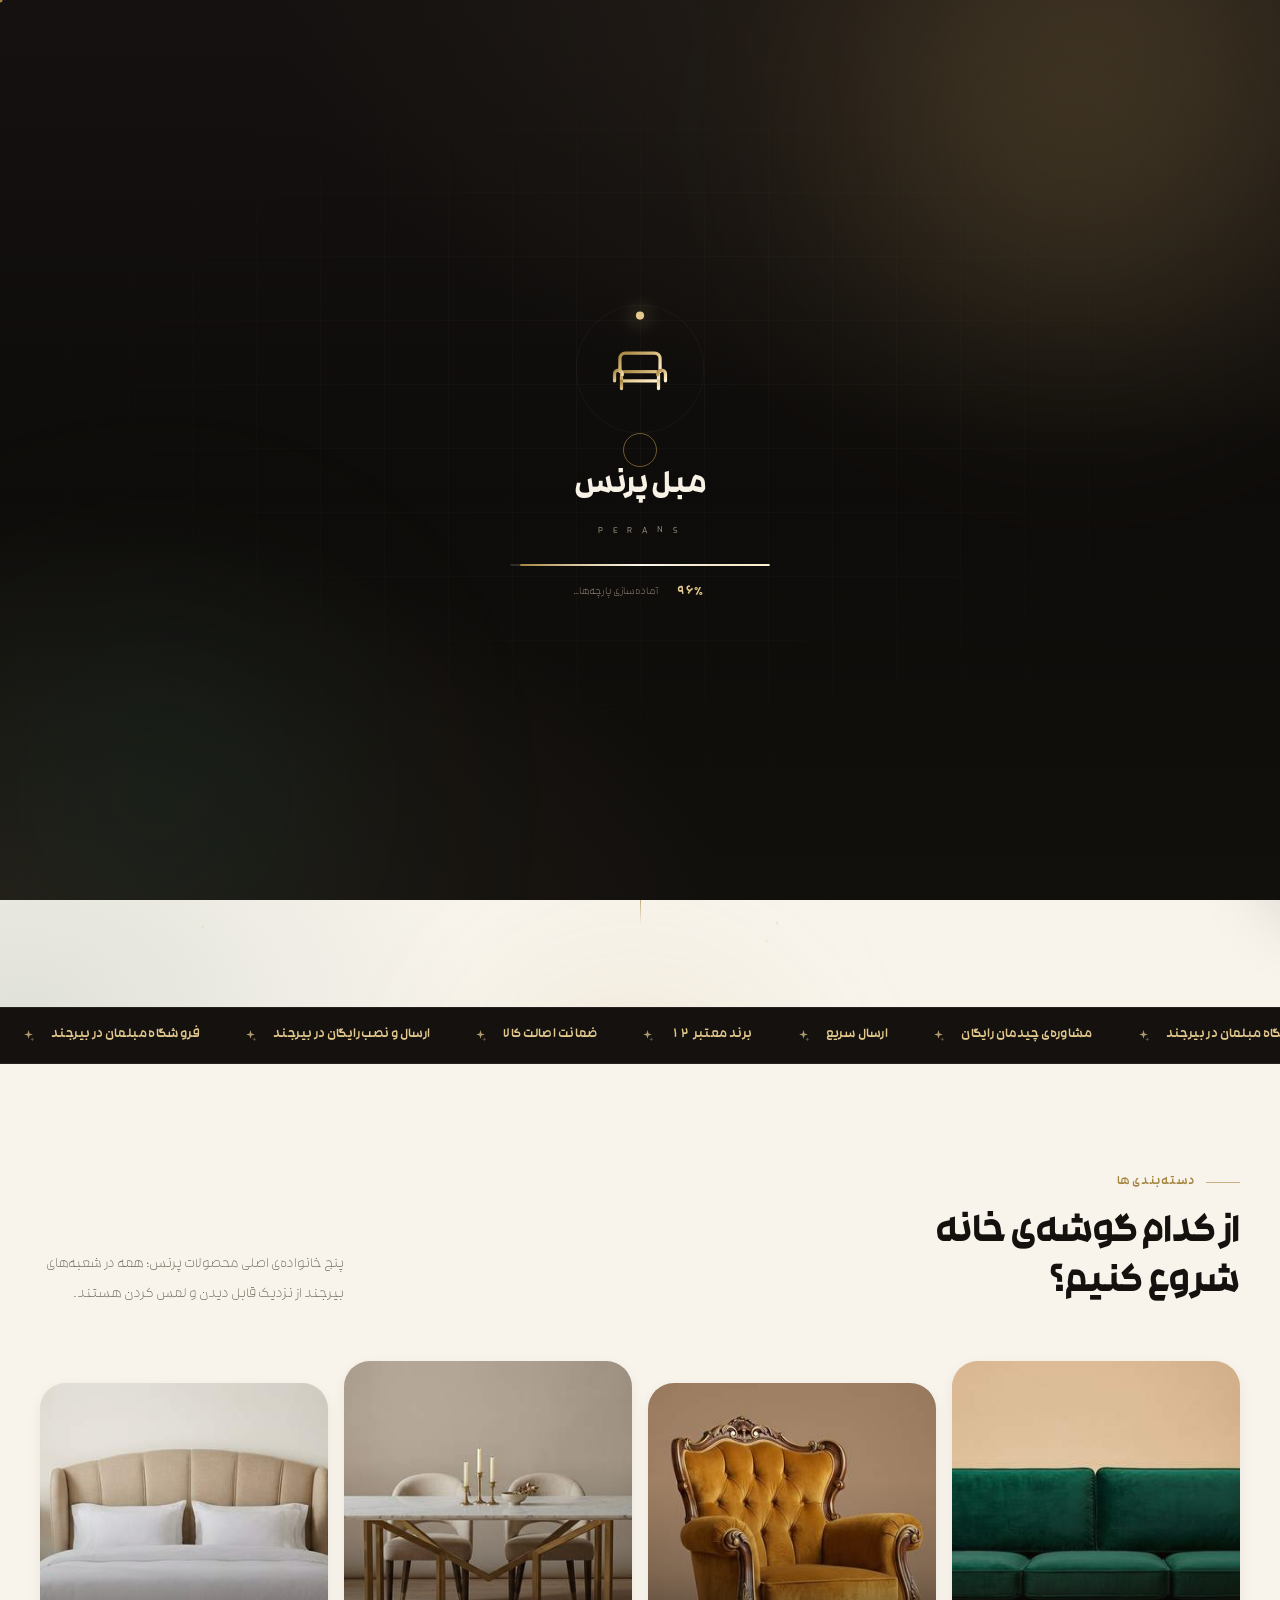
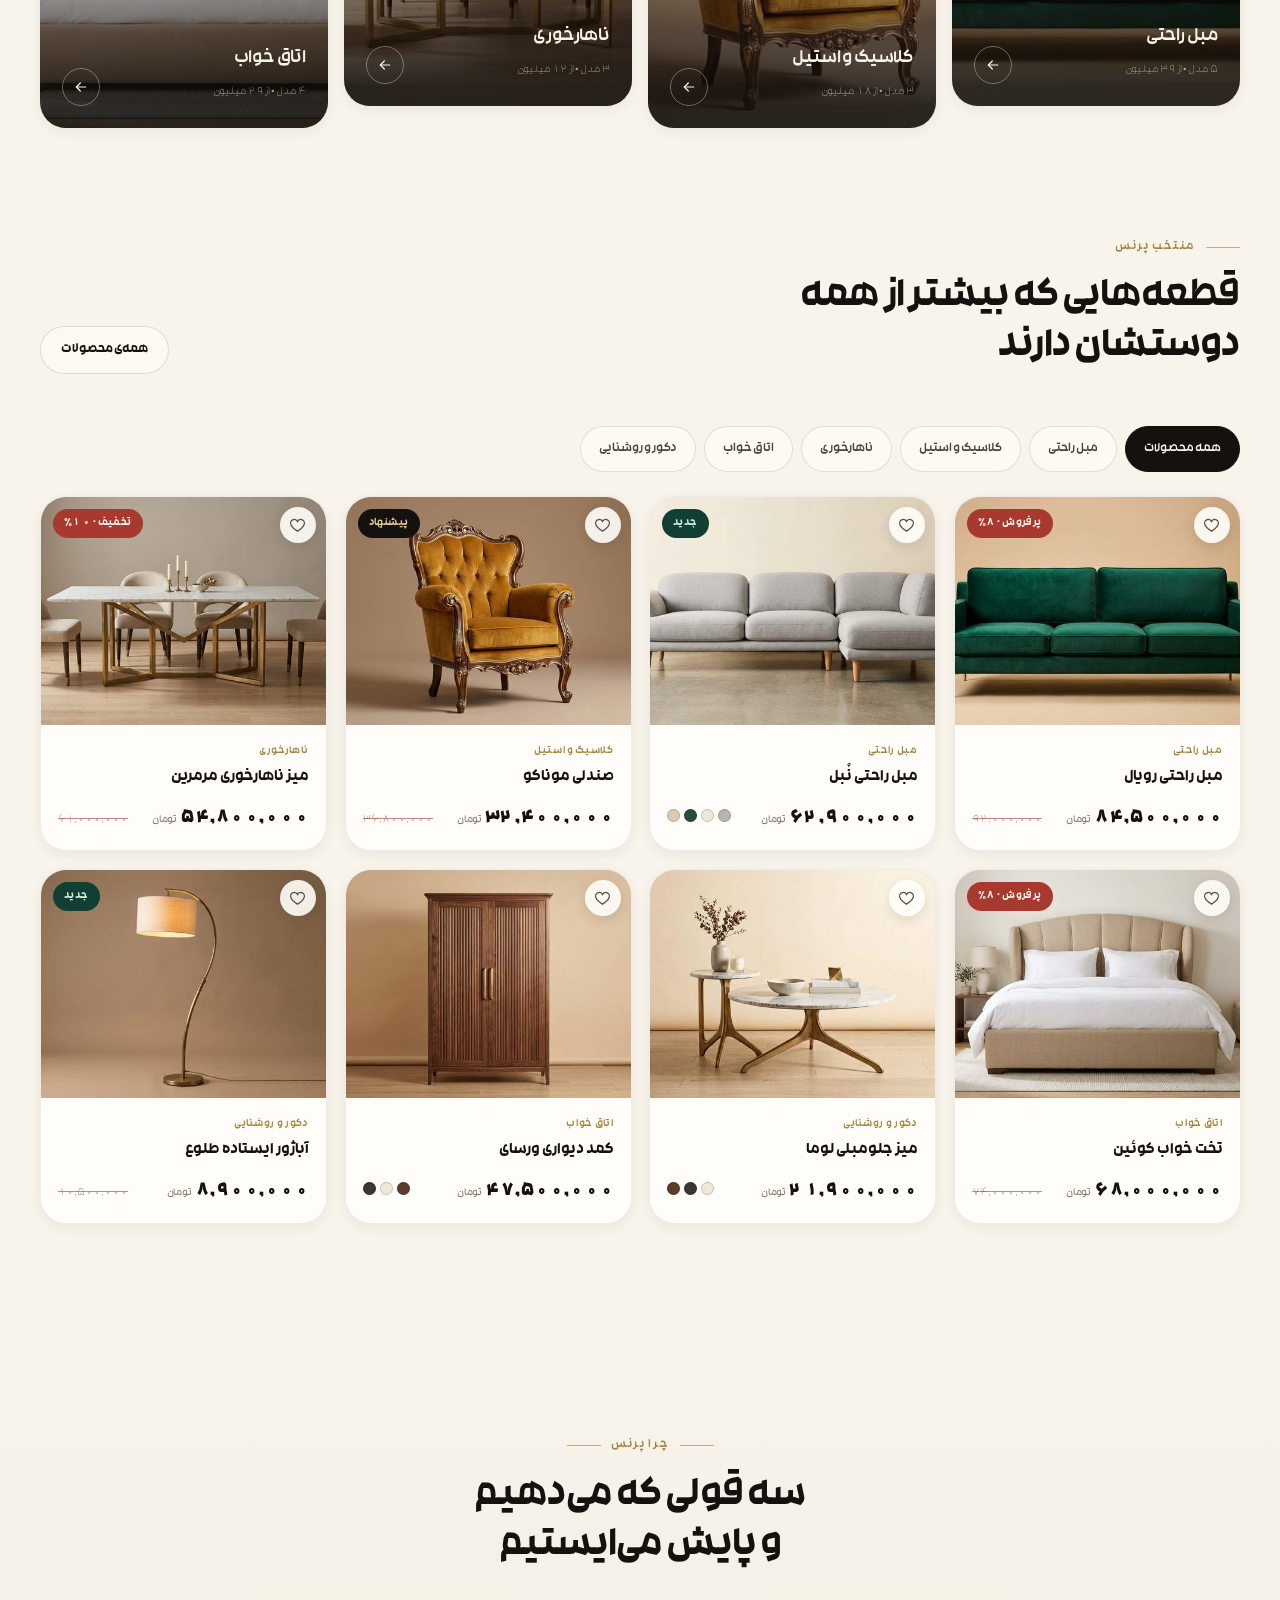
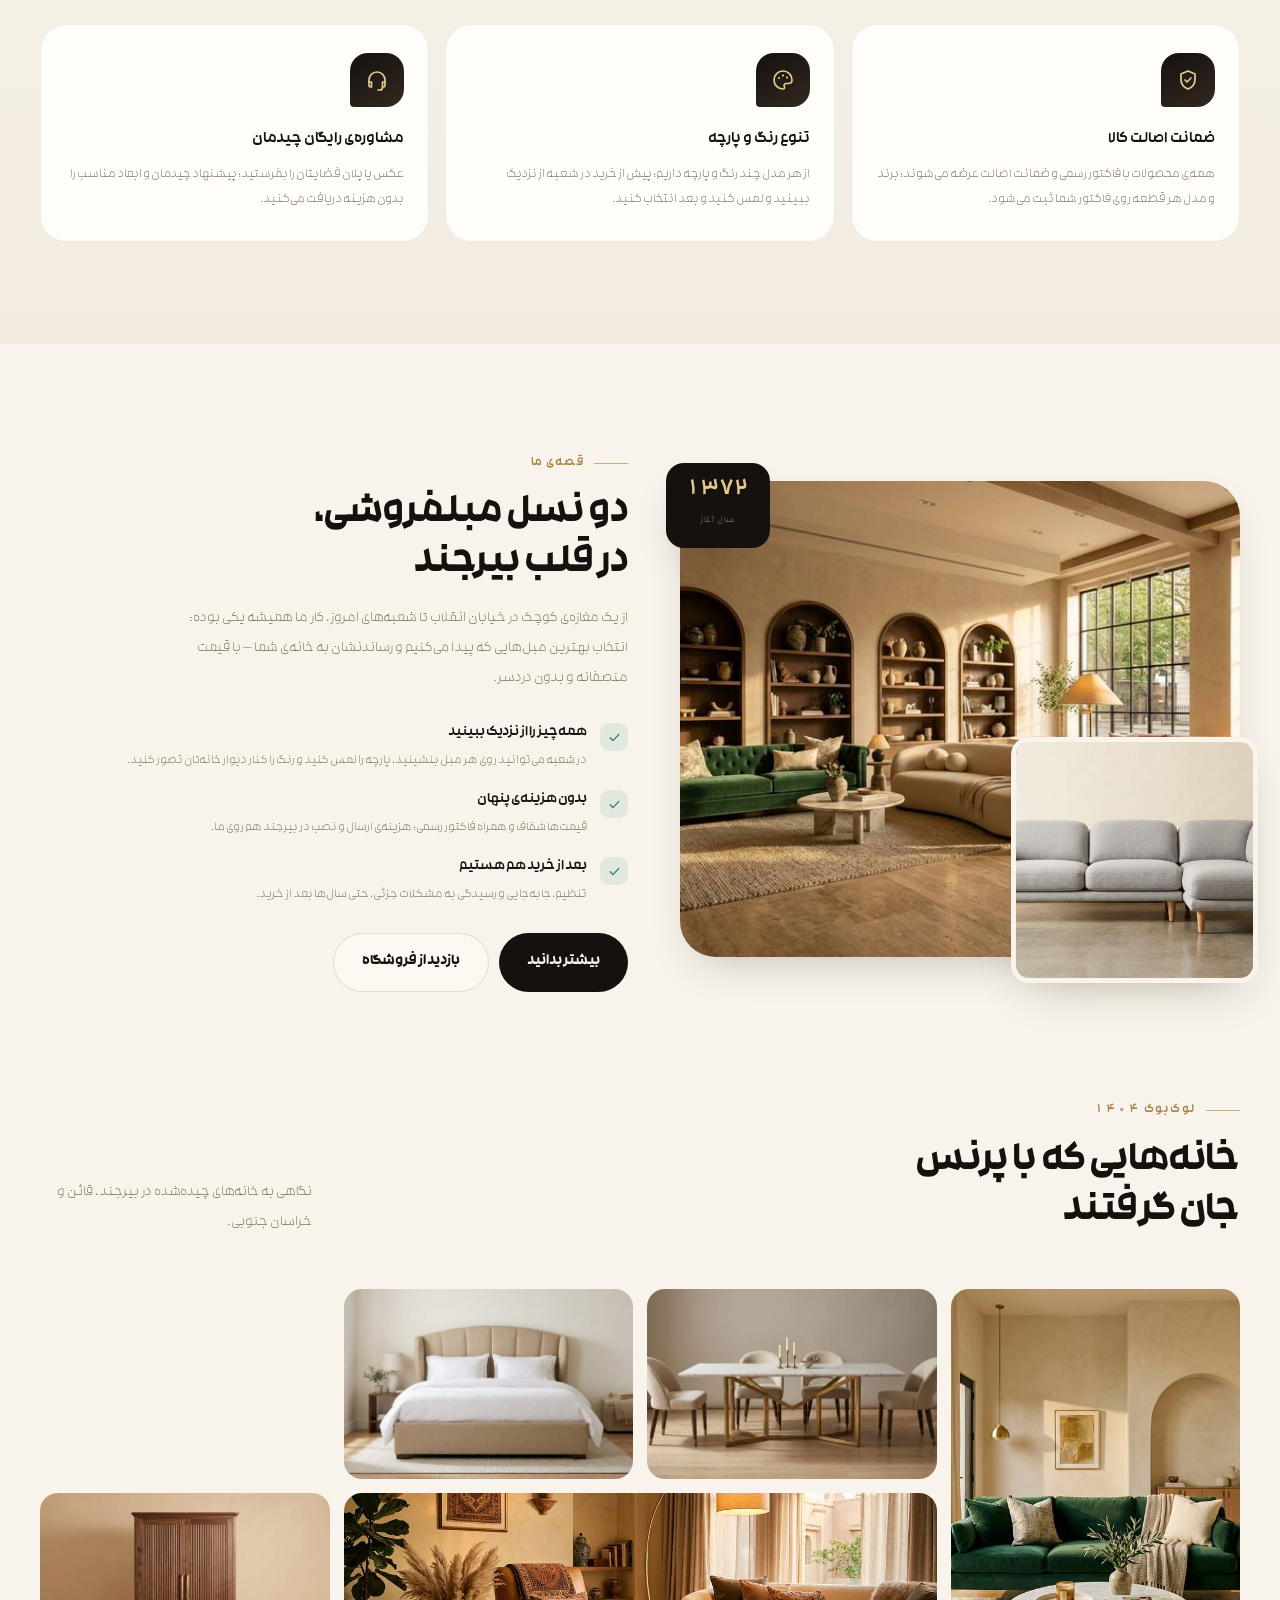
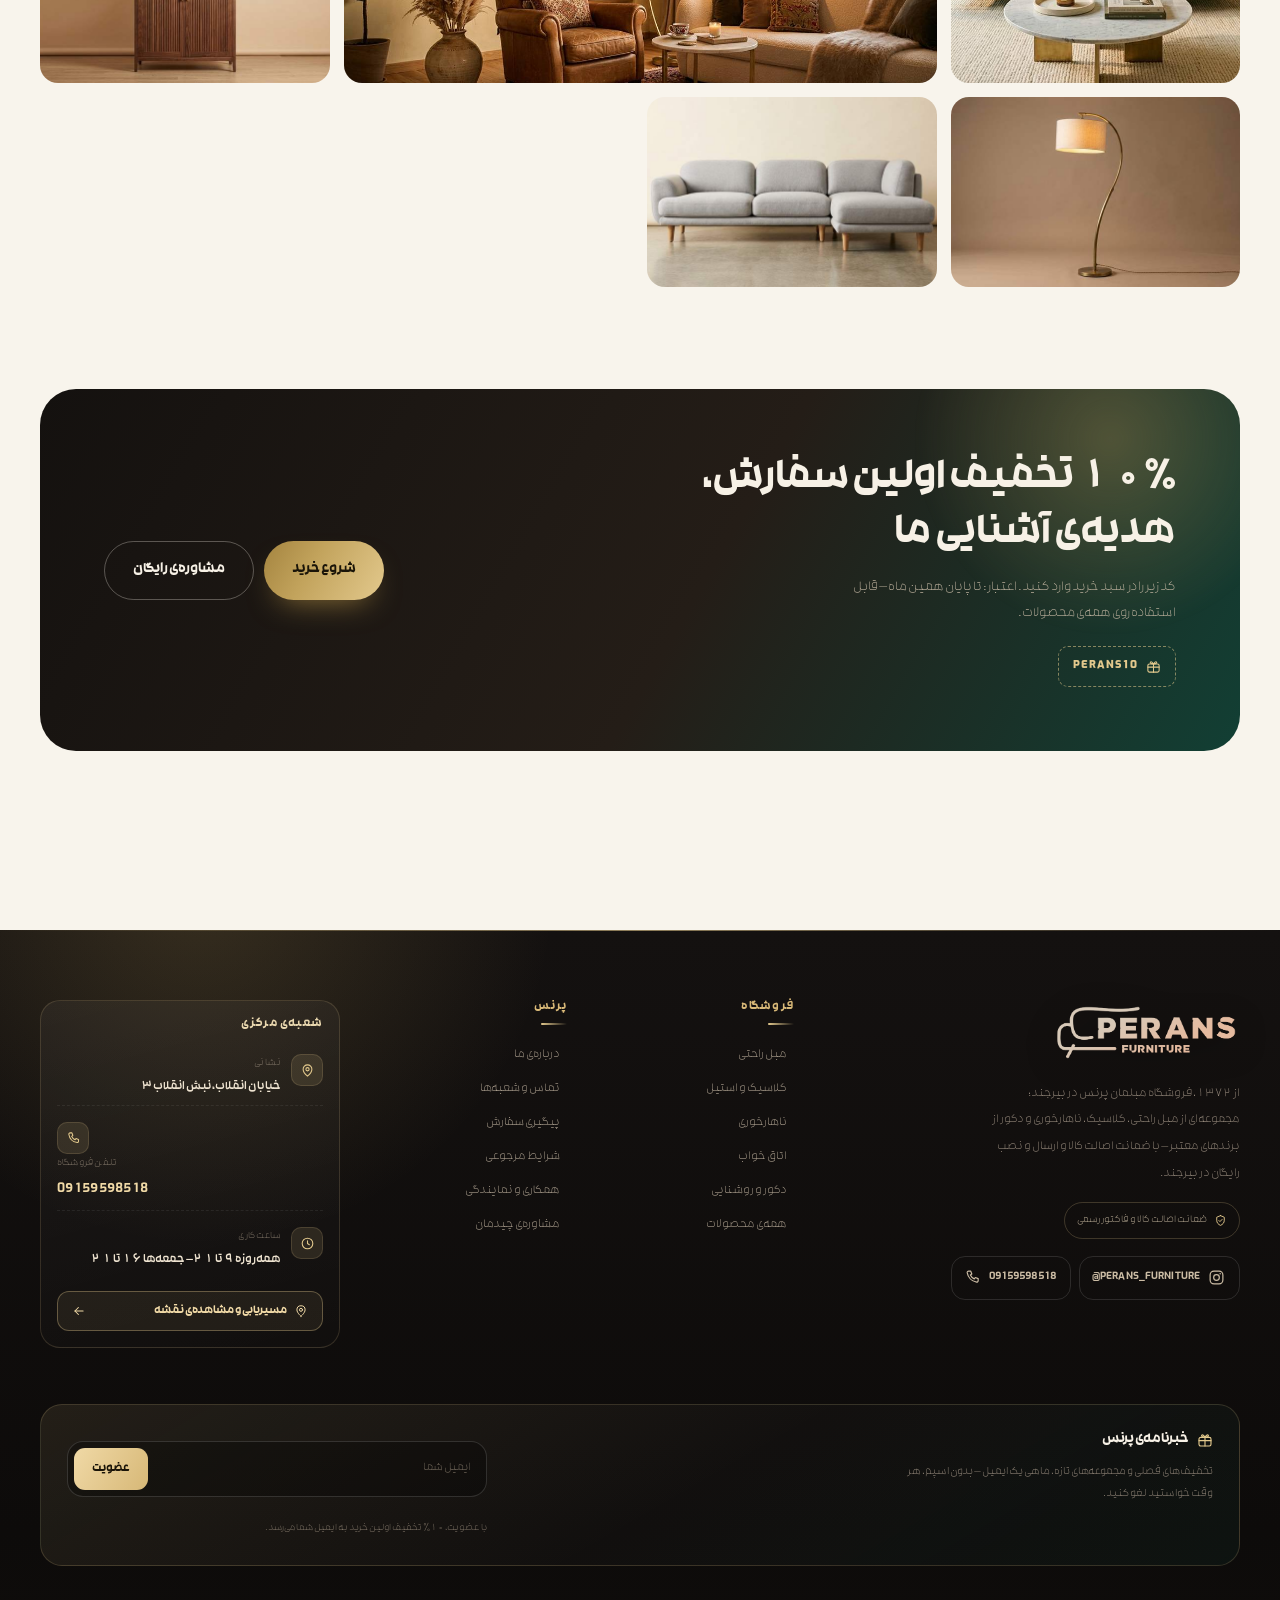
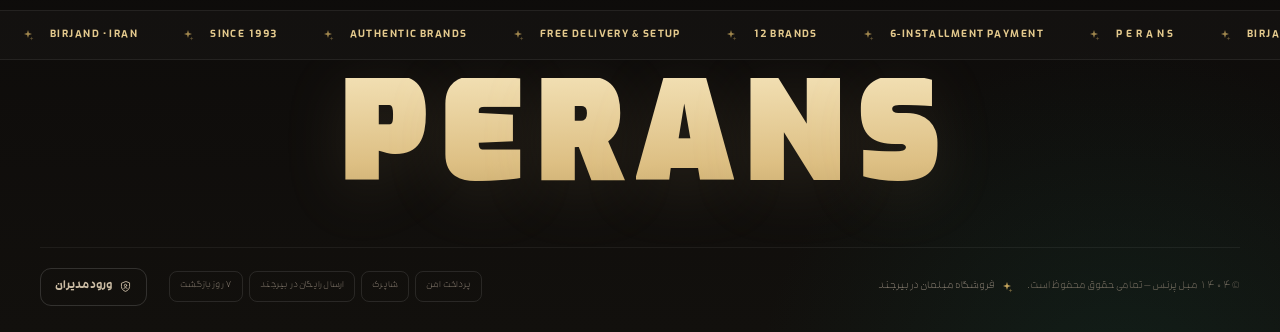
==== commit b5e3798e: "style: remove free Birjand shipping card from Why Perans section and adjust 3-column layout Co-autho" ====
--- a/perans-furniture/index.html
+++ b/perans-furniture/index.html
@@ -10,7 +10,7 @@
 
 <link rel="preload" href="fonts/Vazirmatn.woff2" as="font" type="font/woff2" crossorigin>
 <link rel="stylesheet" href="css/fonts.css?v=7">
-<link rel="stylesheet" href="css/base.css?v=7">
+<link rel="stylesheet" href="css/base.css?v=8">
 <link rel="stylesheet" href="css/theme.css?v=7">
 <link rel="stylesheet" href="css/header.css?v=7">
 <link rel="stylesheet" href="css/footer.css?v=7">
@@ -413,7 +413,7 @@
       <div class="sec-head center-head">
         <div data-reveal>
           <span class="eyebrow center">چرا پرنس</span>
-          <h2 class="h-sec mt-14">چهار قولی که می‌دهیم<br>و پایش می‌ایستیم</h2>
+          <h2 class="h-sec mt-14">سه قولی که می‌دهیم<br>و پایش می‌ایستیم</h2>
         </div>
       </div>
       <div class="feat-grid">
@@ -423,16 +423,11 @@
           <p>همه‌ی محصولات با فاکتور رسمی و ضمانت اصالت عرضه می‌شوند؛ برند و مدل هر قطعه روی فاکتور شما ثبت می‌شود.</p>
         </div>
         <div class="feat dl-08" data-reveal>
-          <span class="feat-ico"><svg aria-hidden="true"><use href="#i-truck"/></svg></span>
-          <b>ارسال و نصب رایگان در بیرجند</b>
-          <p>حمل، مونتاژ و جانمایی در بیرجند رایگان است؛ ارسال به شهرهای خراسان جنوبی با هماهنگی تلفنی انجام می‌شود.</p>
-        </div>
-        <div class="feat dl-16" data-reveal>
           <span class="feat-ico"><svg aria-hidden="true"><use href="#i-palette"/></svg></span>
           <b>تنوع رنگ و پارچه</b>
           <p>از هر مدل چند رنگ و پارچه داریم؛ پیش از خرید در شعبه از نزدیک ببینید و لمس کنید و بعد انتخاب کنید.</p>
         </div>
-        <div class="feat dl-24" data-reveal>
+        <div class="feat dl-16" data-reveal>
           <span class="feat-ico"><svg aria-hidden="true"><use href="#i-headset"/></svg></span>
           <b>مشاوره‌ی رایگان چیدمان</b>
           <p>عکس یا پلان فضایتان را بفرستید؛ پیشنهاد چیدمان و ابعاد مناسب را بدون هزینه دریافت می‌کنید.</p>
--- a/perans-furniture/css/base.css
+++ b/perans-furniture/css/base.css
@@ -255,9 +255,8 @@
 
 /* ============ 9. FEATURES ============ */
 .features{background:linear-gradient(180deg,var(--cream),#f2ebe0)}
-.feat-grid{display:grid;grid-template-columns:repeat(4,1fr);gap:16px}
-@media(max-width:900px){.feat-grid{grid-template-columns:repeat(2,1fr)}}
-@media(max-width:480px){.feat-grid{grid-template-columns:1fr}}
+.feat-grid{display:grid;grid-template-columns:repeat(3,1fr);gap:16px}
+@media(max-width:820px){.feat-grid{grid-template-columns:1fr}}
 .feat{background:var(--white);border:1px solid var(--line-soft);border-radius:var(--r-l);padding:28px 24px;
   transition:transform .5s var(--ease),box-shadow .5s var(--ease),border-color .5s;position:relative;overflow:hidden}
 .feat::before{content:"";position:absolute;inset-inline-start:-40px;top:-40px;width:110px;height:110px;border-radius:50%;
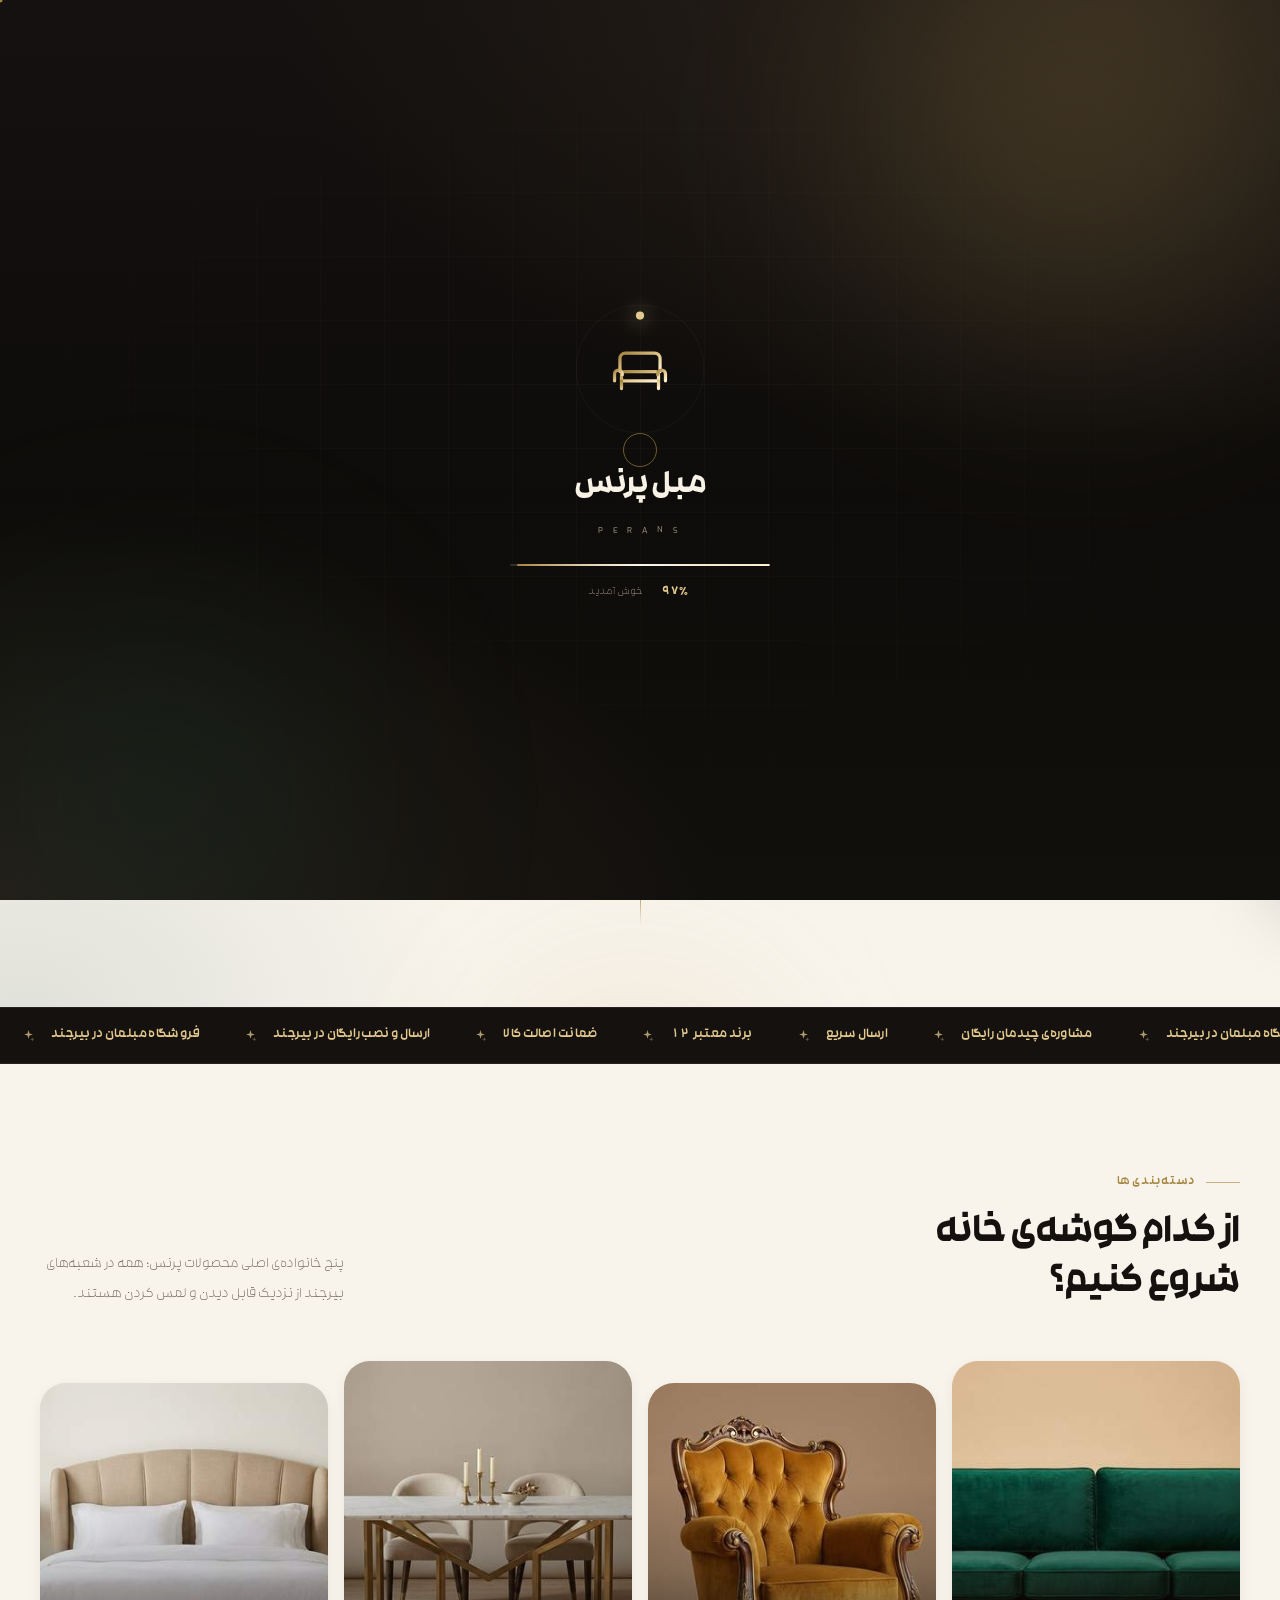
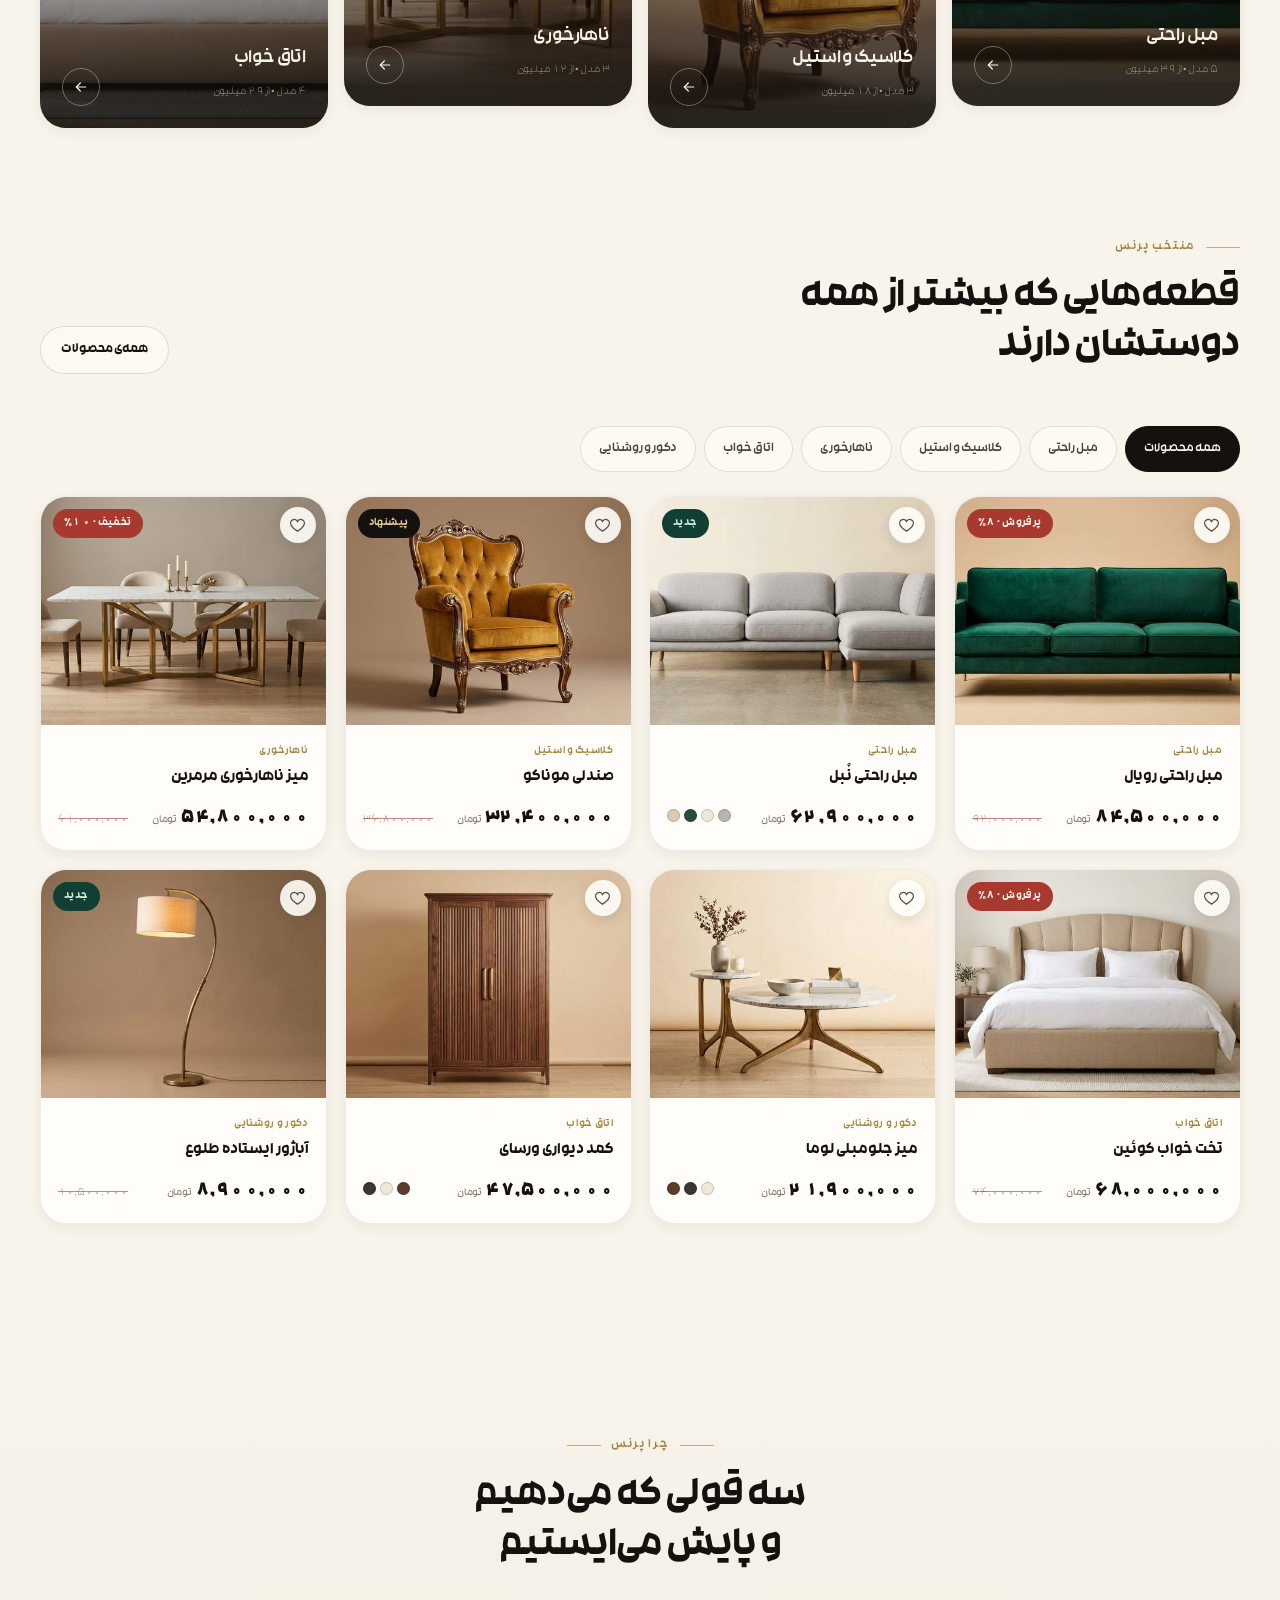
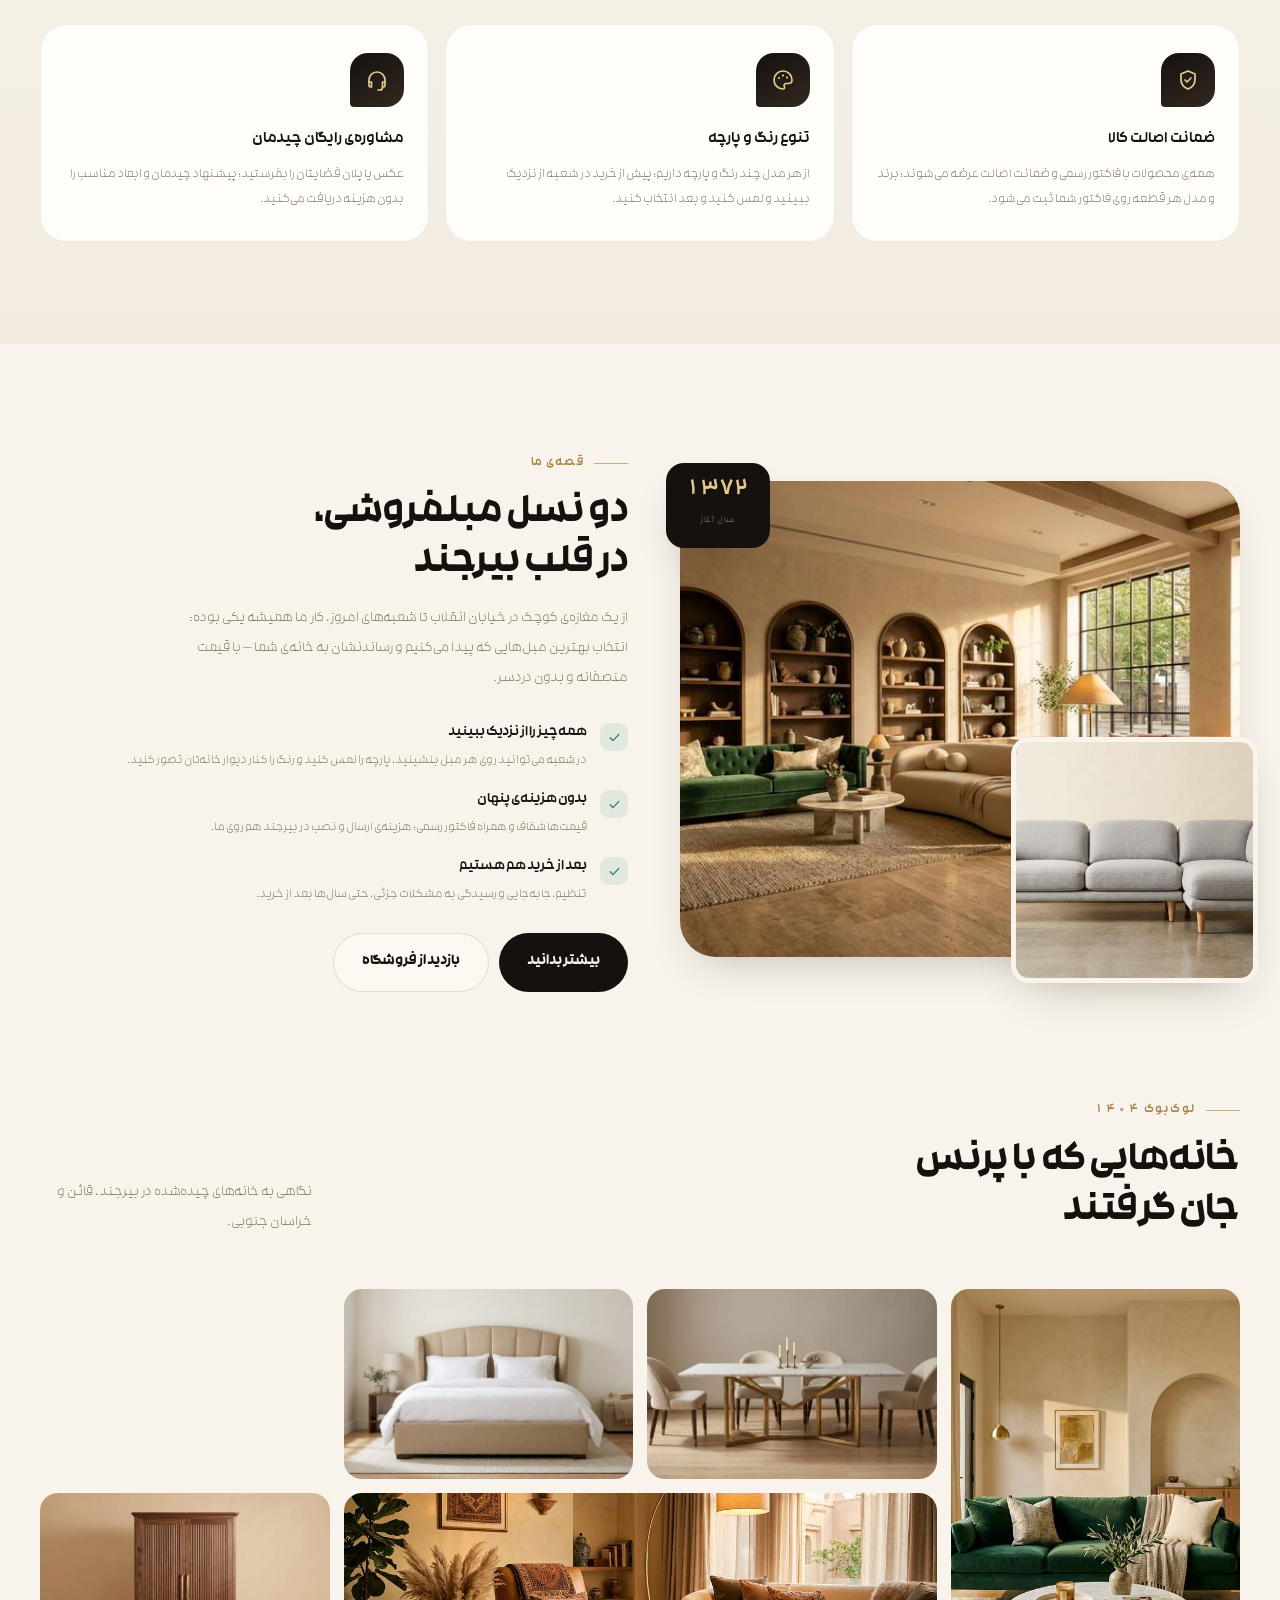
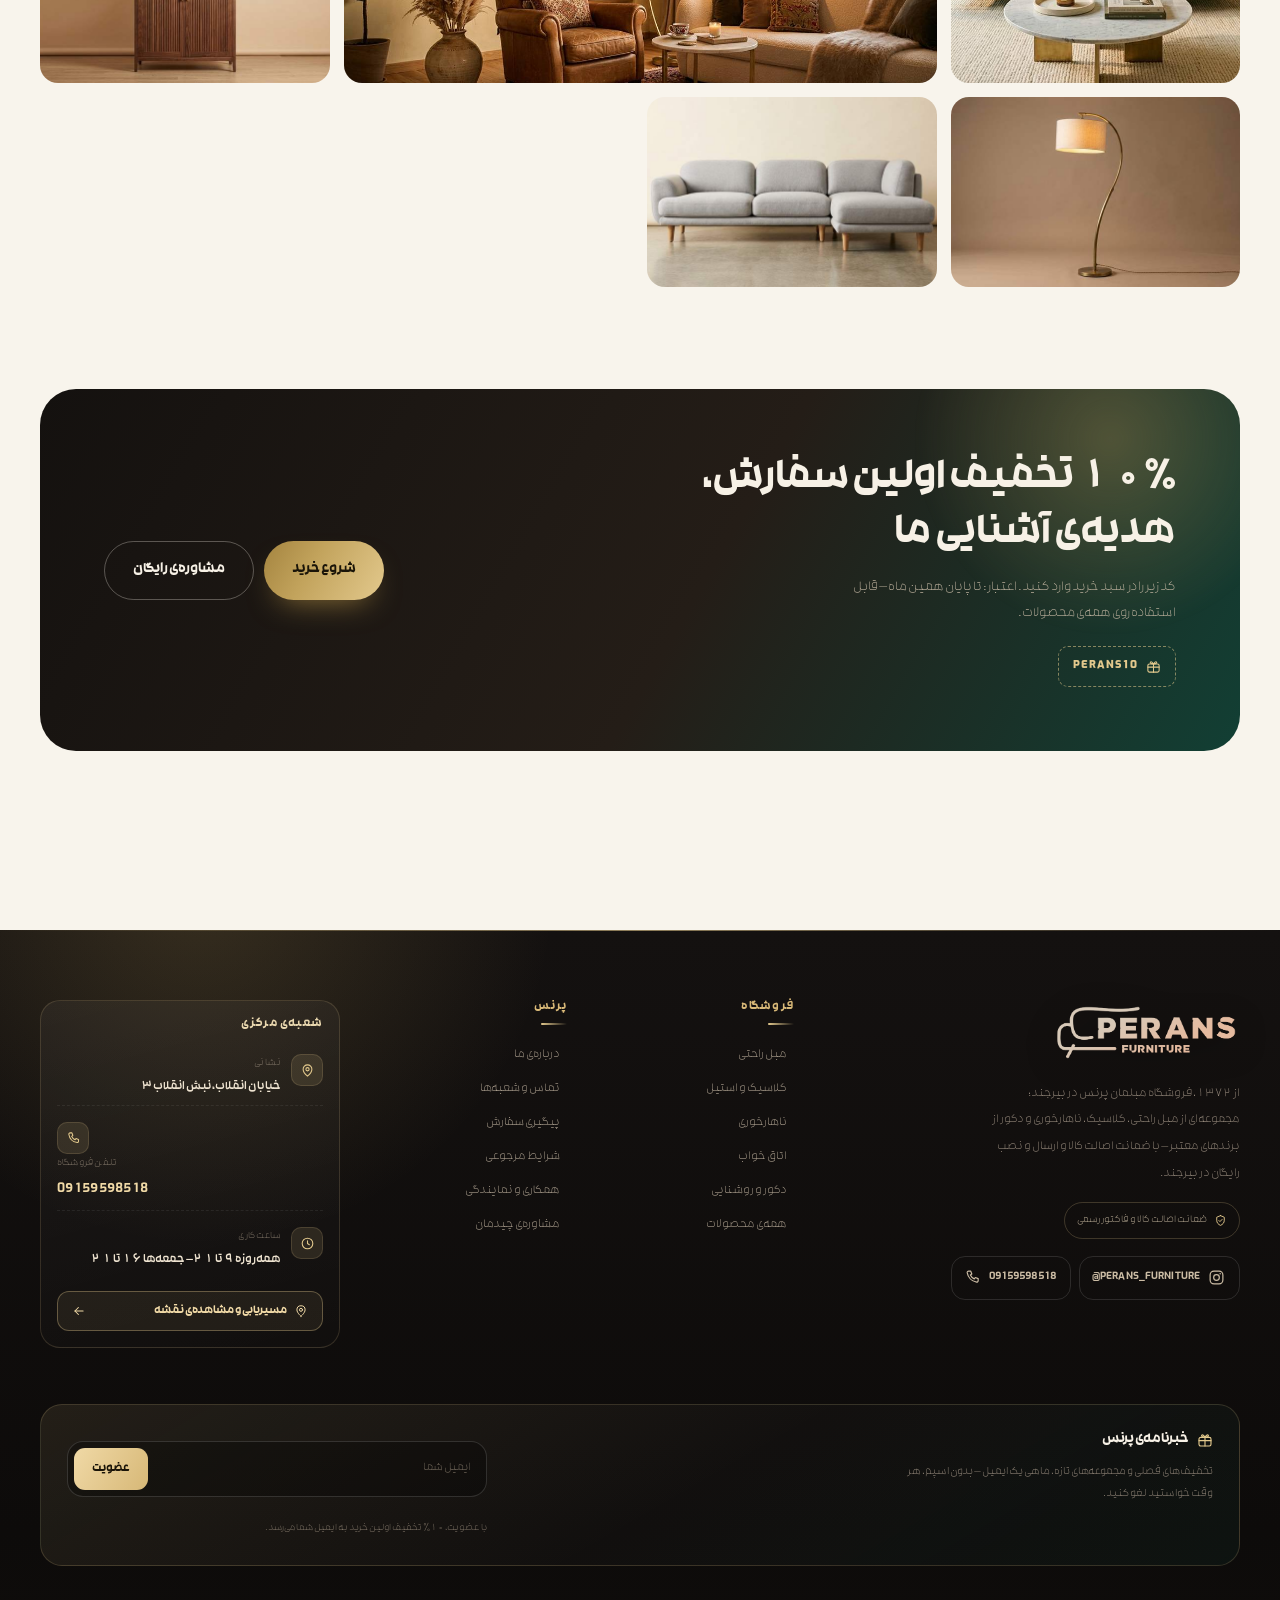
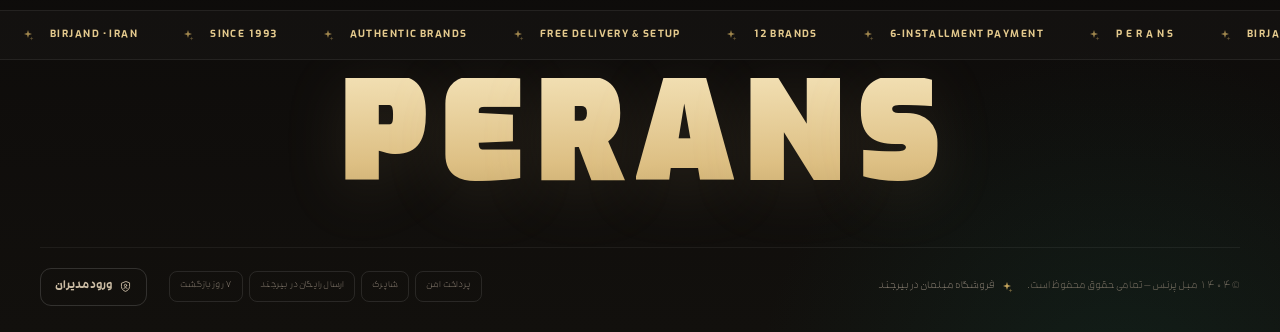
==== commit 6d27c50f: "feat(admin): build Supabase-backed luxury Admin Command Center & live storefront sync Co-authored-by" ====
--- a/perans-furniture/index.html
+++ b/perans-furniture/index.html
@@ -661,6 +661,19 @@
           <div class="field"><label for="cfMsg">توضیحات</label><textarea id="cfMsg" name="message" placeholder="مثلاً برای نشیمن ۲۵ متری، مبل سه‌نفره‌ی روشن با پایه‌ی چوبی می‌خواهم…"></textarea></div>
           <button type="submit" class="btn btn-gold btn-block mt-18">ارسال درخواست <svg aria-hidden="true"><use href="#i-arrow-left"/></svg></button>
         </form>
+
+        <div class="order-track-box" id="orderTrackBox" style="margin-top:26px;padding-top:22px;border-top:1px solid rgba(20,17,15,.1)">
+          <h3 class="h-panel-sm" style="margin:0 0 6px">پیگیری آنی وضعیت سفارش</h3>
+          <p class="hint-sm" style="margin:0 0 14px">کد سفارش (مثلاً <bdi dir="ltr">PERANS-48219</bdi>) و شماره موبایل هنگام ثبت را وارد کنید.</p>
+          <form id="trackOrderForm" novalidate>
+            <div class="two">
+              <div class="field"><label for="trCode">کد پیگیری سفارش *</label><input id="trCode" dir="ltr" placeholder="PERANS-..." required></div>
+              <div class="field"><label for="trPhone">شماره همراه *</label><input id="trPhone" dir="ltr" inputmode="tel" placeholder="0915..." required></div>
+            </div>
+            <button type="submit" class="btn btn-dark btn-block mt-12">استعلام وضعیت سفارش</button>
+          </form>
+          <div id="trackOrderResult" style="margin-top:12px"></div>
+        </div>
       </div>
       <div data-reveal="left">
         <div class="panel">
@@ -896,7 +909,8 @@
 </div>
 
 <div class="toasts" id="toasts" aria-live="polite"></div>
-<script src="js/data.js?v=7"></script>
-<script src="js/app.js?v=7" defer></script>
+<script src="js/supabase-client.js?v=9"></script>
+<script src="js/data.js?v=9"></script>
+<script src="js/app.js?v=9" defer></script>
 </body>
 </html>
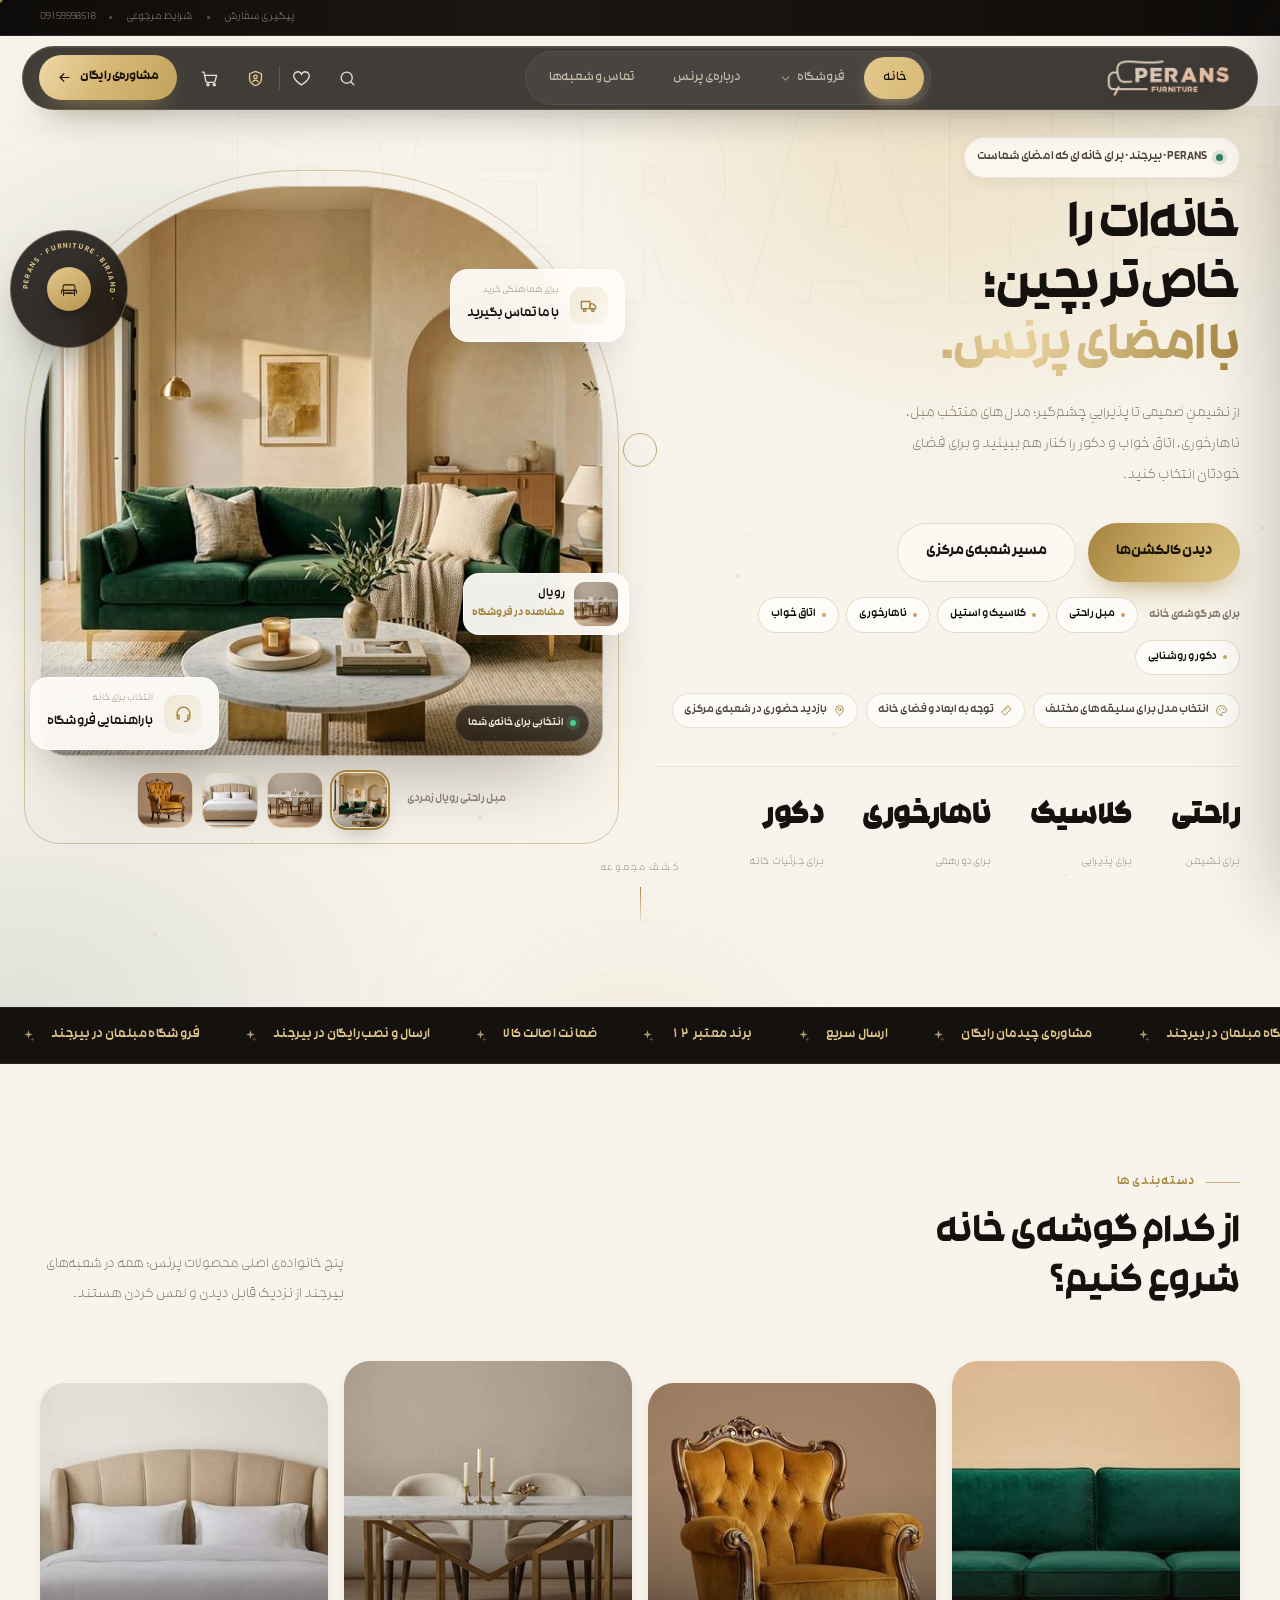
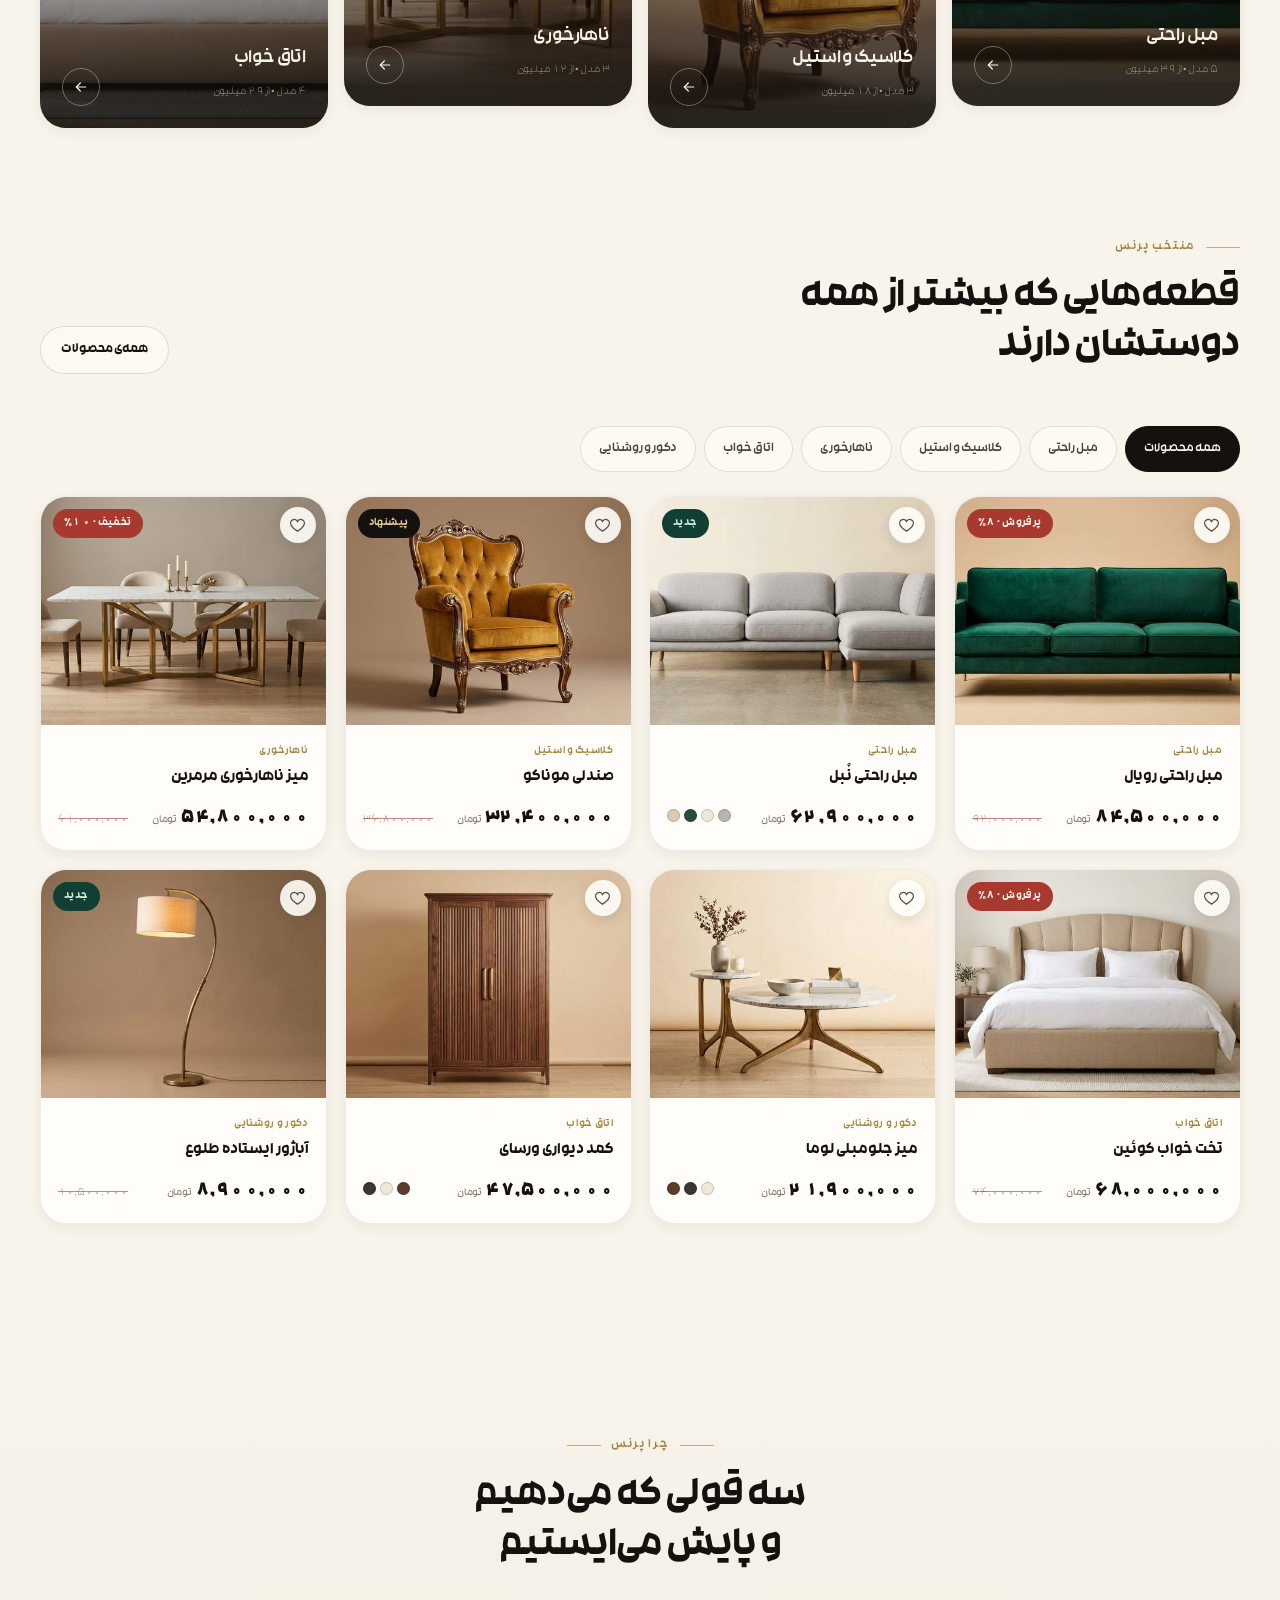
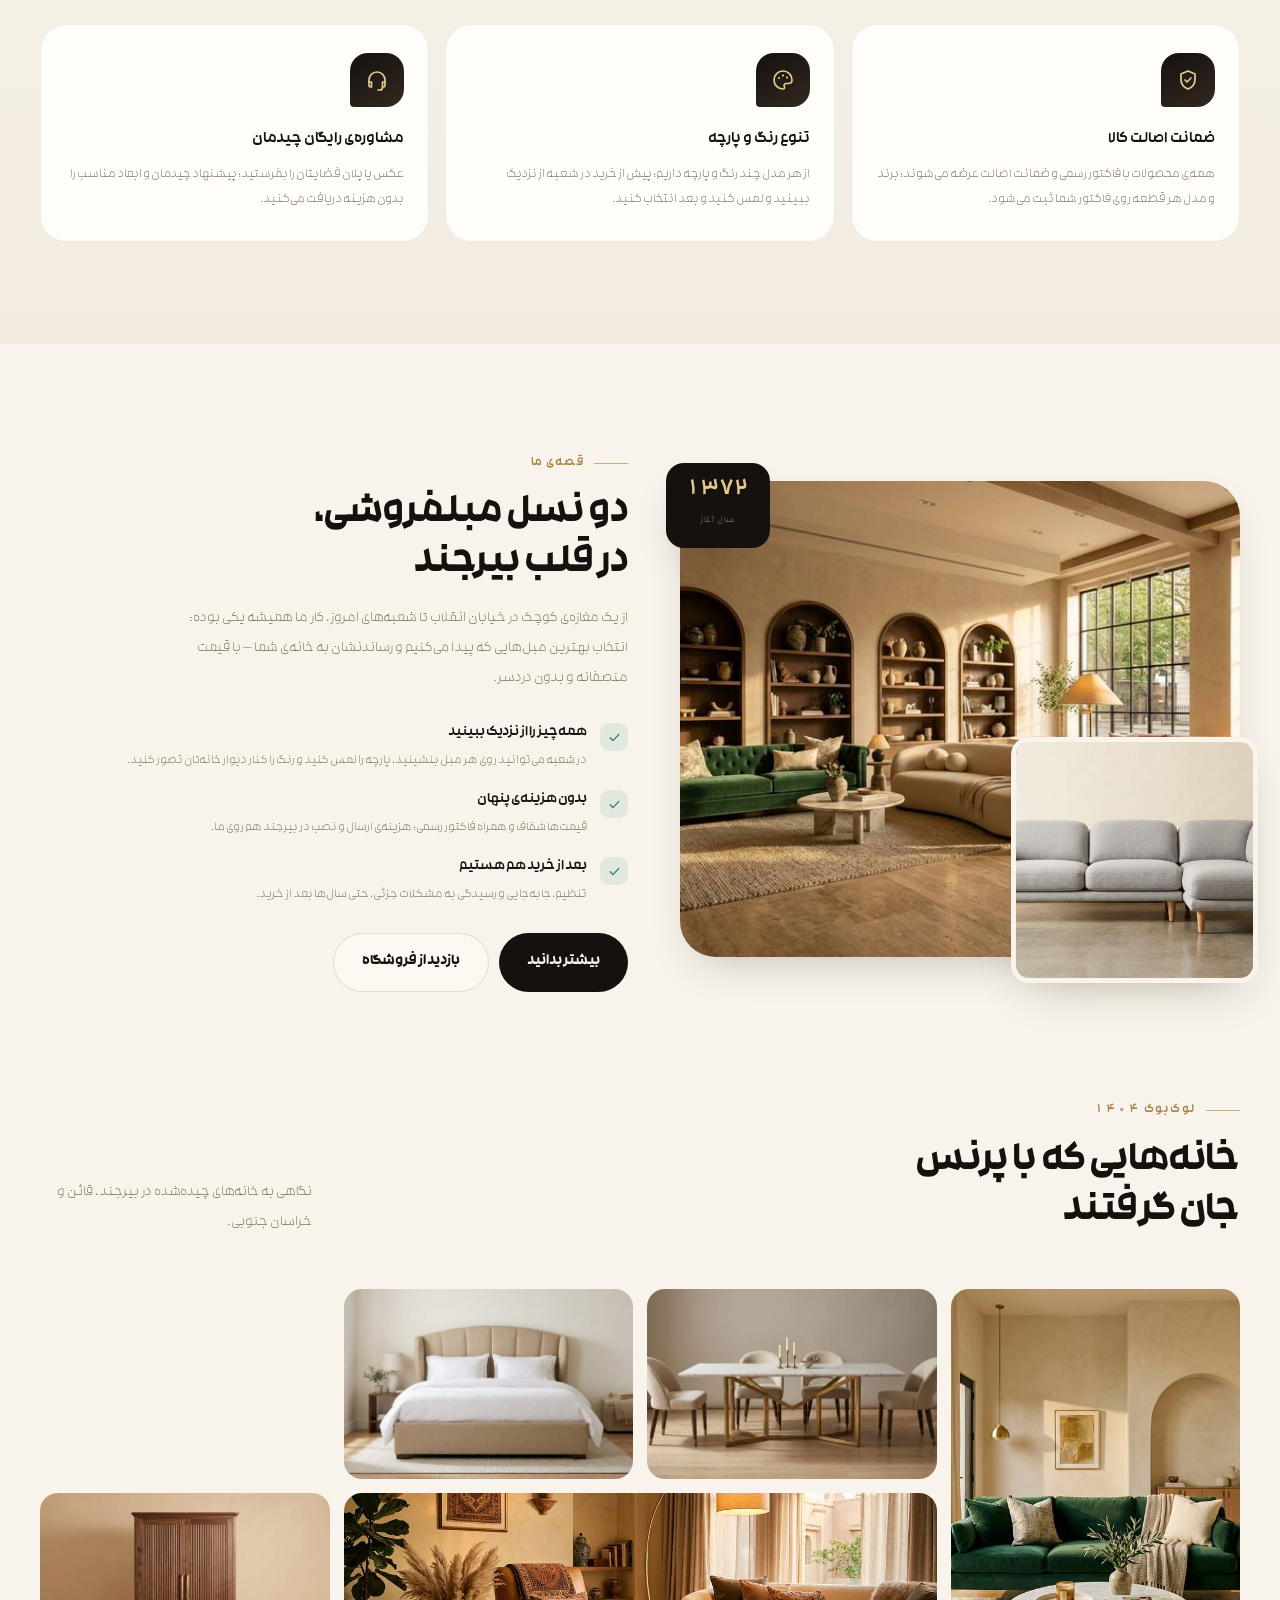
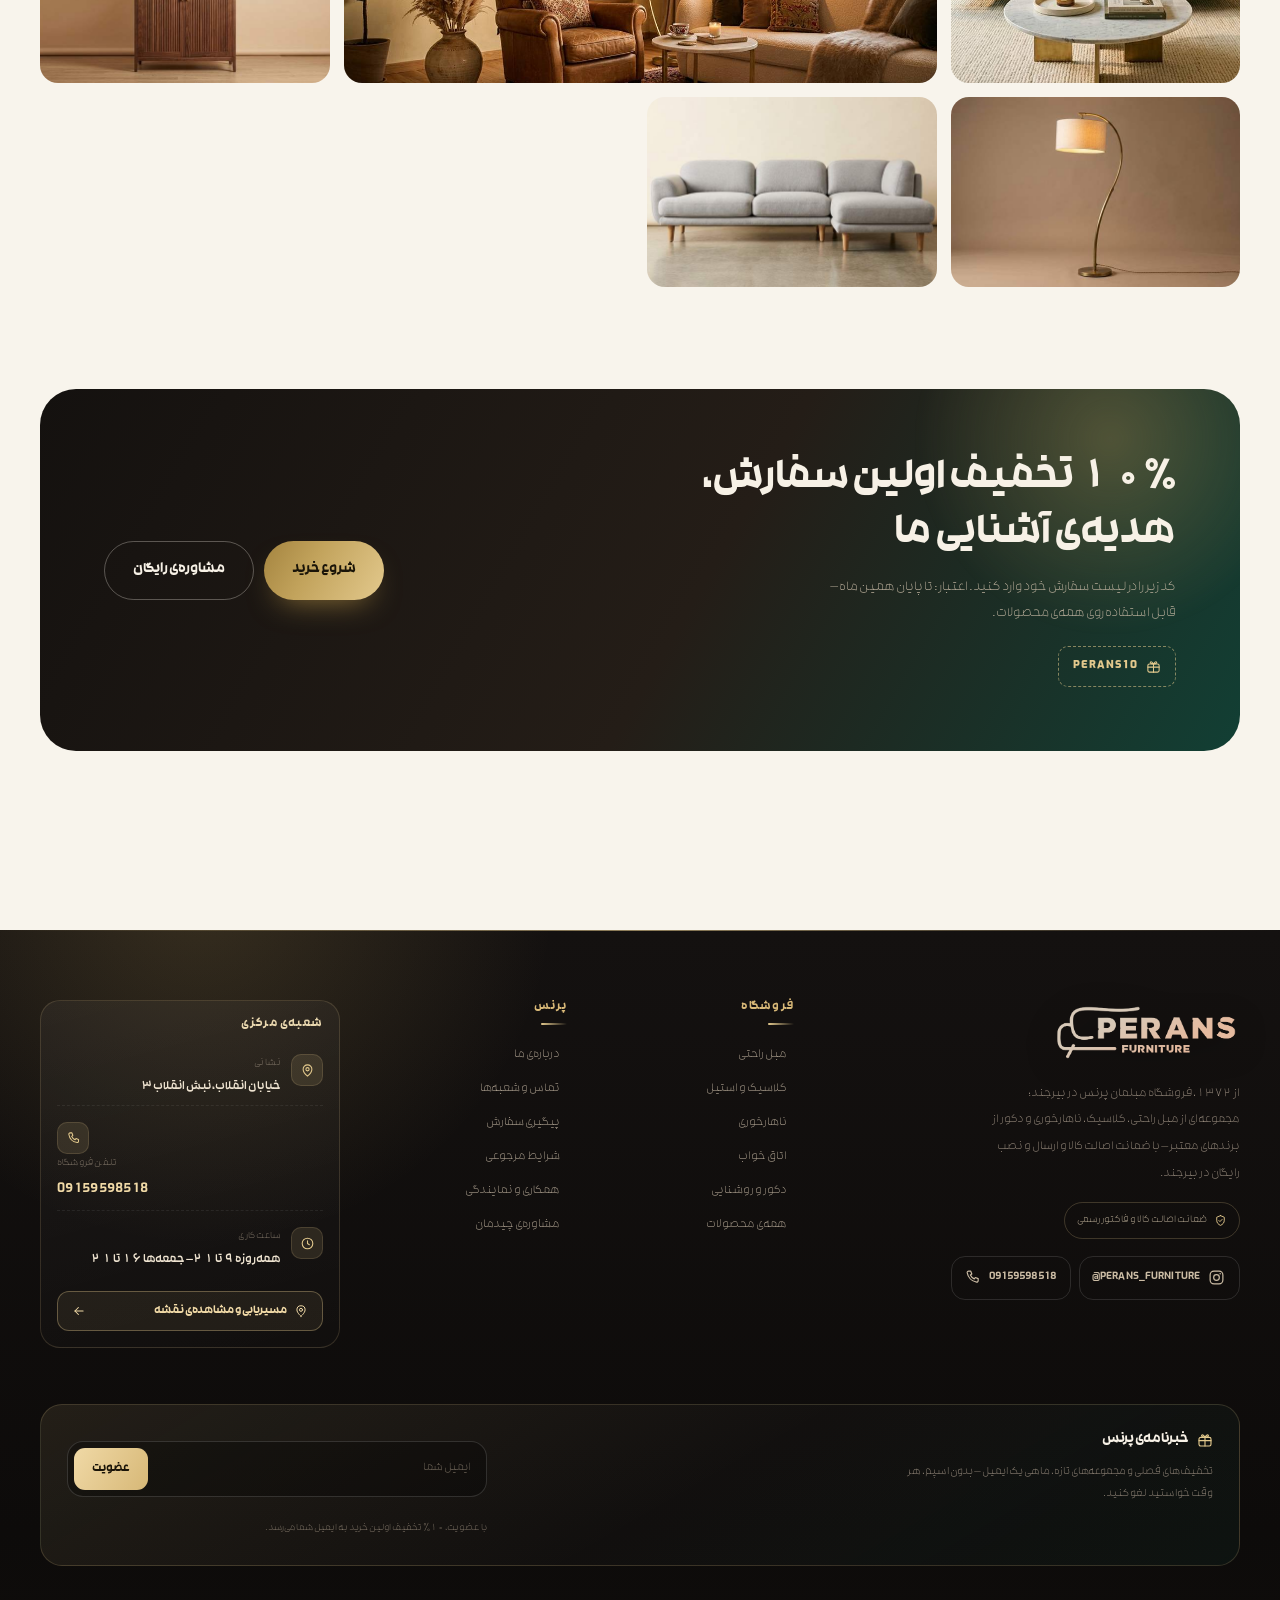
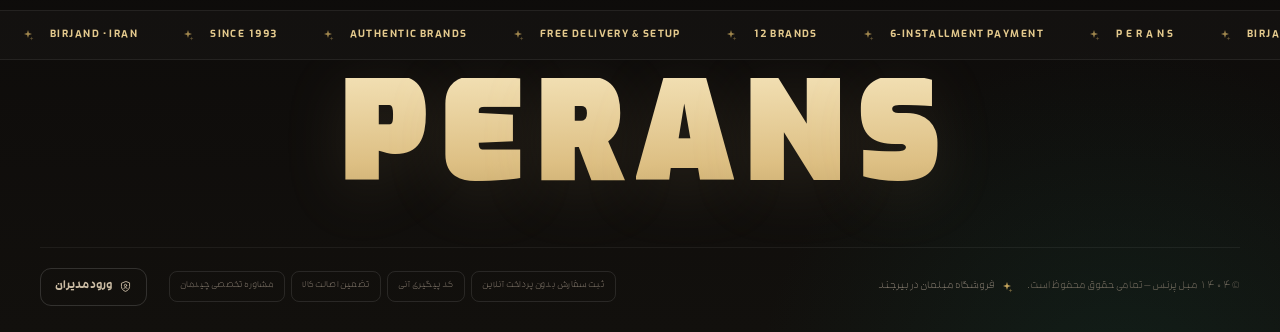
==== commit a5bce0d3: "feat(order-flow,bale): consultative zero-payment order registration & Bale Messenger bot integration" ====
--- a/perans-furniture/index.html
+++ b/perans-furniture/index.html
@@ -156,7 +156,7 @@
         <a class="hd__icon hd__icon--admin" href="admin/index.html" id="adminBtn" aria-label="ورود مدیران" title="پنل مدیریت" data-magnetic>
           <svg aria-hidden="true"><use href="#i-admin"/></svg>
         </a>
-        <button class="hd__icon" id="cartBtn" aria-label="سبد خرید" data-magnetic>
+        <button class="hd__icon" id="cartBtn" aria-label="لیست سفارش" title="لیست سفارش شما" data-magnetic>
           <svg aria-hidden="true"><use href="#i-cart"/></svg>
           <span class="badge-count" id="cartCount">۰</span>
         </button>
@@ -495,7 +495,7 @@
       <div class="cta-band" data-reveal="zoom">
         <div>
           <h2>۱۰٪ تخفیف اولین سفارش،<br>هدیه‌ی آشنایی ما</h2>
-          <p>کد زیر را در سبد خرید وارد کنید. اعتبار: تا پایان همین ماه — قابل استفاده روی همه‌ی محصولات.</p>
+          <p>کد زیر را در لیست سفارش خود وارد کنید. اعتبار: تا پایان همین ماه — قابل استفاده روی همه‌ی محصولات.</p>
           <span class="cta-code"><svg width="15" height="15" aria-hidden="true"><use href="#i-gift"/></svg> PERANS10</span>
         </div>
         <div class="cta-actions">
@@ -860,7 +860,7 @@
         <span class="ft__made"><svg aria-hidden="true"><use href="#i-sparkle"/></svg>فروشگاه مبلمان در بیرجند</span>
       </div>
       <div class="ft__pays">
-        <span>پرداخت امن</span><span>شاپرک</span><span>ارسال رایگان در بیرجند</span><span>۷ روز بازگشت</span>
+        <span>ثبت سفارش بدون پرداخت آنلاین</span><span>کد پیگیری آنی</span><span>تضمین اصالت کالا</span><span>مشاوره تخصصی چیدمان</span>
       </div>
       <a class="ft__admin" href="admin/index.html" title="پنل مدیریت پرنس">
         <svg aria-hidden="true"><use href="#i-admin"/></svg>
@@ -872,22 +872,22 @@
 
 <button id="toTop" aria-label="بازگشت به بالا"><svg aria-hidden="true"><use href="#i-up"/></svg></button>
 
-<!-- CART DRAWER -->
+<!-- ORDER LIST DRAWER -->
 <div class="scrim" id="scrim"></div>
-<aside class="drawer" id="cartDrawer" aria-label="سبد خرید" aria-hidden="true">
+<aside class="drawer" id="cartDrawer" aria-label="لیست سفارش" aria-hidden="true">
   <div class="drawer-head">
     <div>
-      <b>سبد خرید</b>
-      <small id="cartSubtitle">۰ کالا</small>
-    </div>
-    <button class="x-btn" id="cartClose" aria-label="بستن سبد"><svg aria-hidden="true"><use href="#i-close"/></svg></button>
+      <b>لیست سفارش شما</b>
+      <small id="cartSubtitle">۰ قلم</small>
+    </div>
+    <button class="x-btn" id="cartClose" aria-label="بستن لیست سفارش"><svg aria-hidden="true"><use href="#i-close"/></svg></button>
   </div>
   <div class="drawer-body" id="cartBody"></div>
   <div class="drawer-foot" id="cartFoot"></div>
 </aside>
 
-<!-- CHECKOUT MODAL -->
-<div class="modal" id="checkoutModal" role="dialog" aria-modal="true" aria-label="تکمیل خرید">
+<!-- ORDER REGISTRATION MODAL -->
+<div class="modal" id="checkoutModal" role="dialog" aria-modal="true" aria-label="ثبت سفارش و دریافت کد پیگیری">
   <div class="modal-card">
     <button class="x-btn modal-x" id="checkoutClose" aria-label="بستن"><svg aria-hidden="true"><use href="#i-close"/></svg></button>
     <div class="steps" id="coSteps"></div>
@@ -909,8 +909,8 @@
 </div>
 
 <div class="toasts" id="toasts" aria-live="polite"></div>
-<script src="js/supabase-client.js?v=9"></script>
-<script src="js/data.js?v=9"></script>
-<script src="js/app.js?v=9" defer></script>
+<script src="js/supabase-client.js?v=11"></script>
+<script src="js/data.js?v=11"></script>
+<script src="js/app.js?v=11" defer></script>
 </body>
 </html>
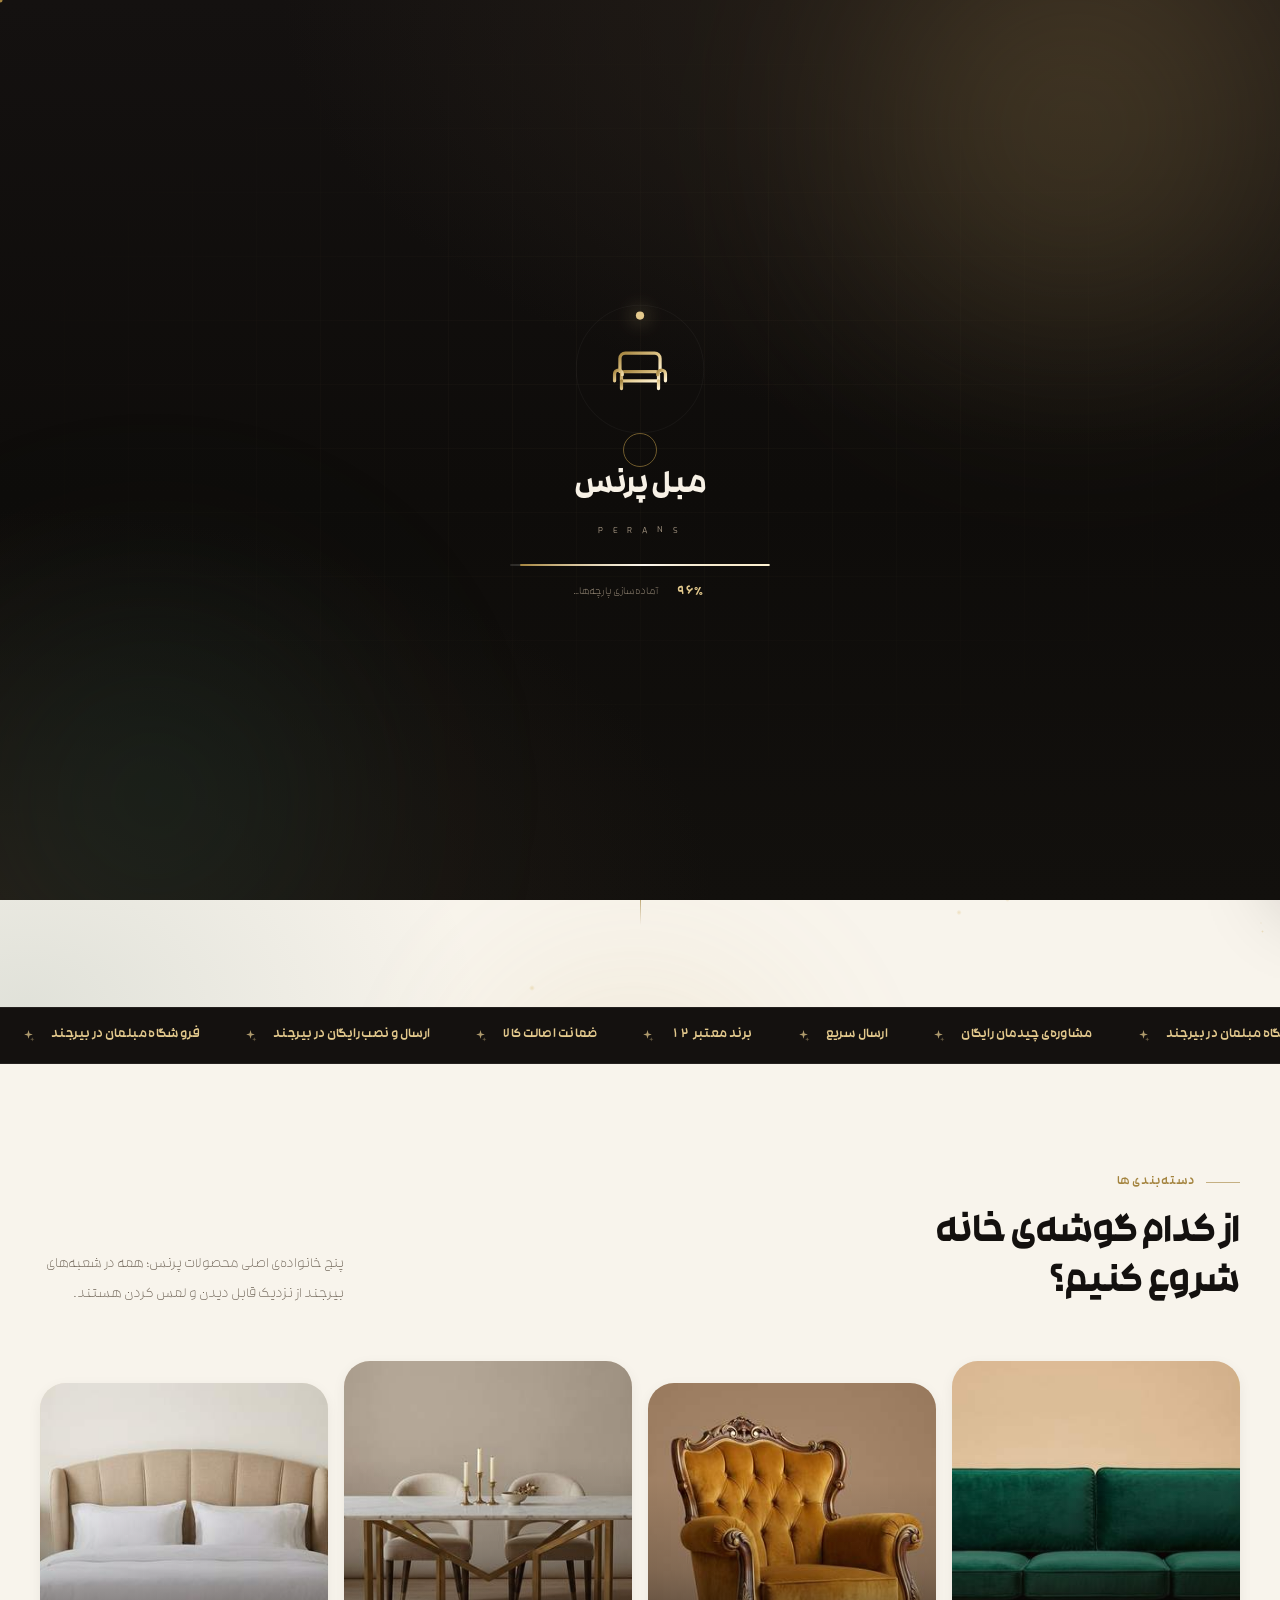
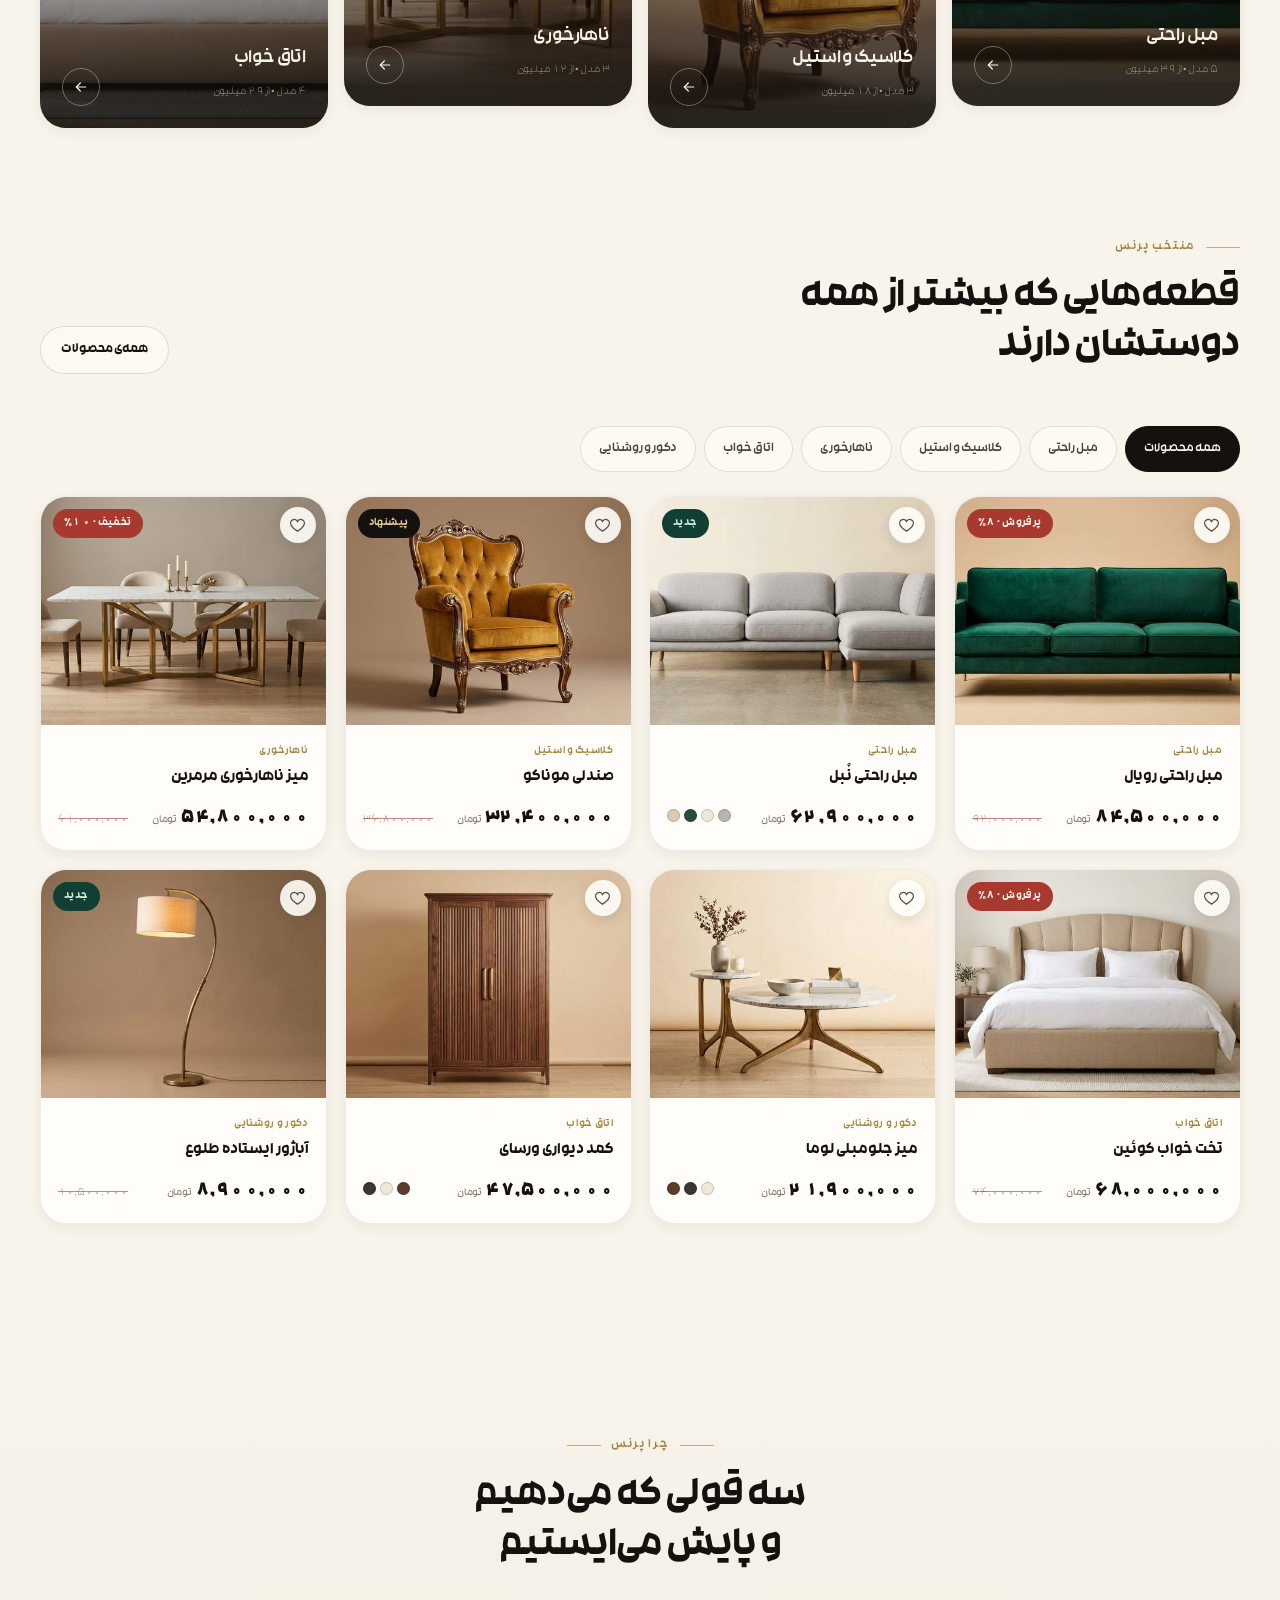
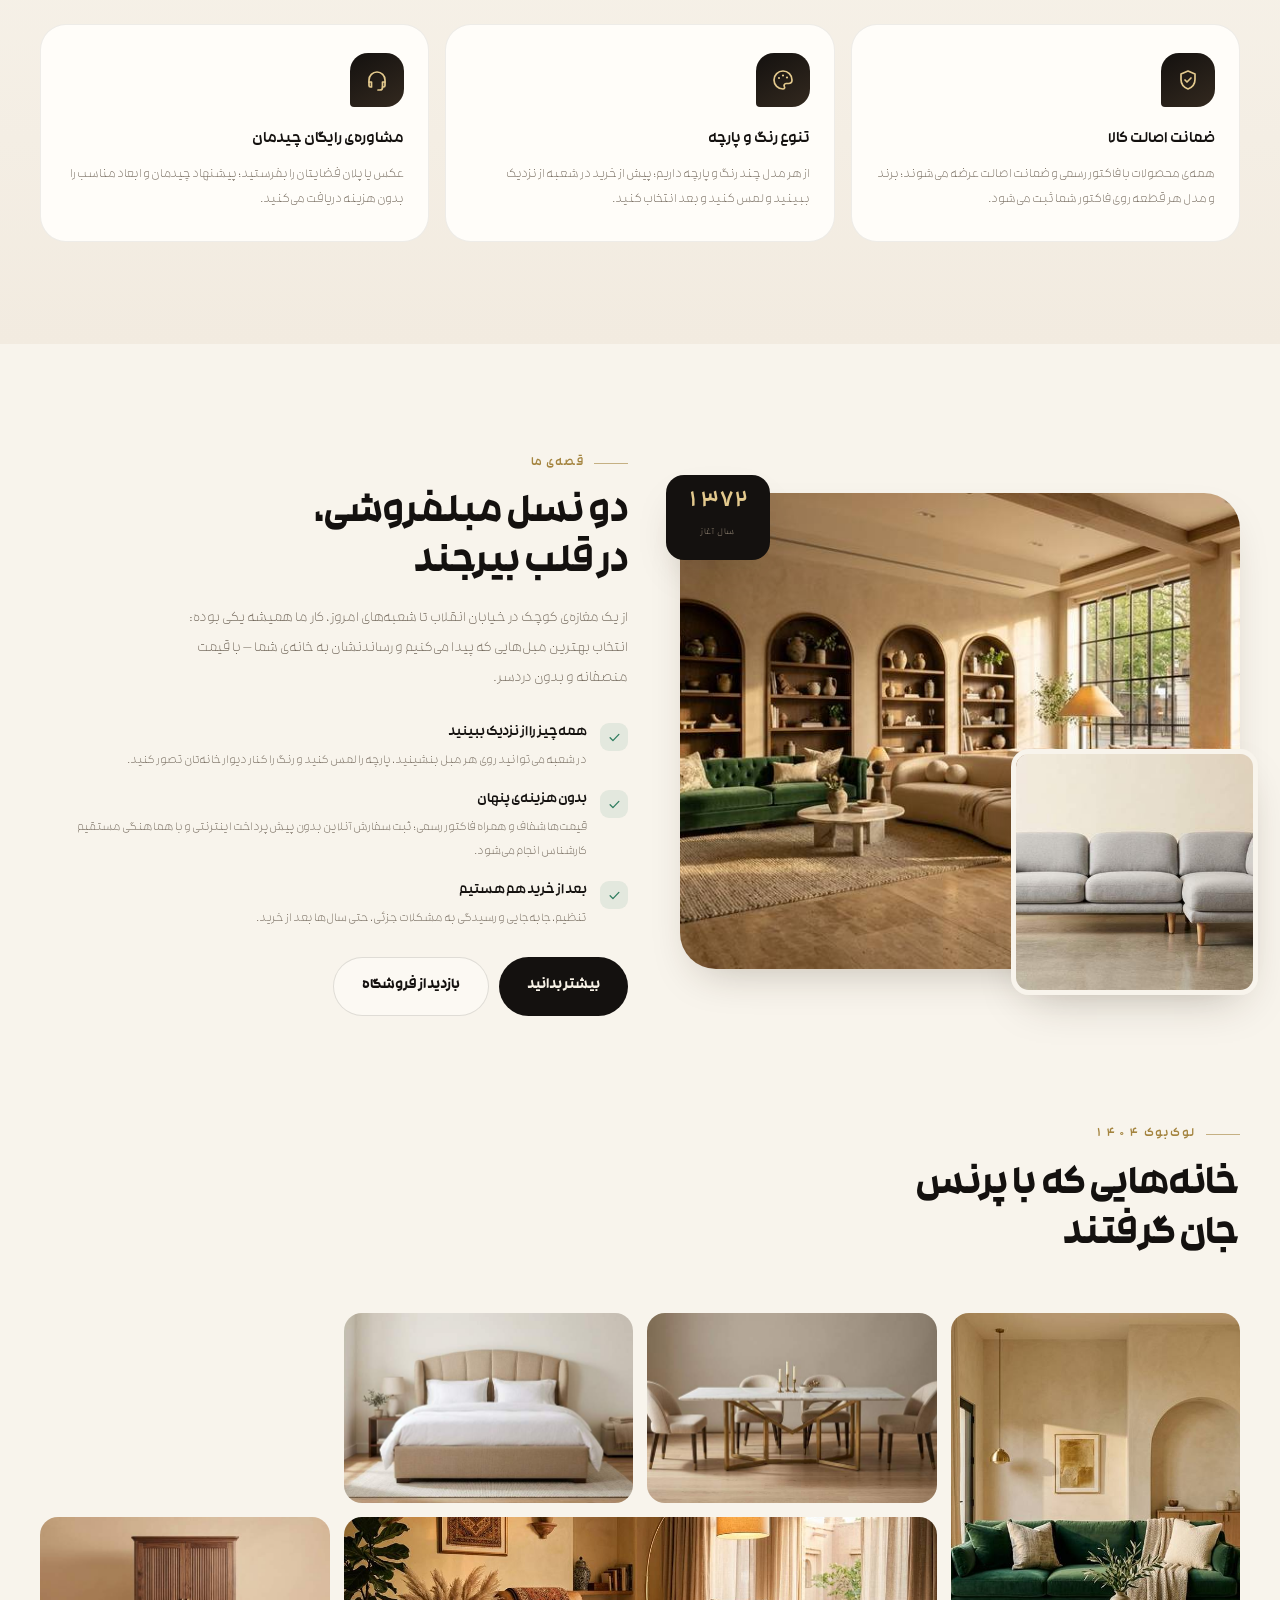
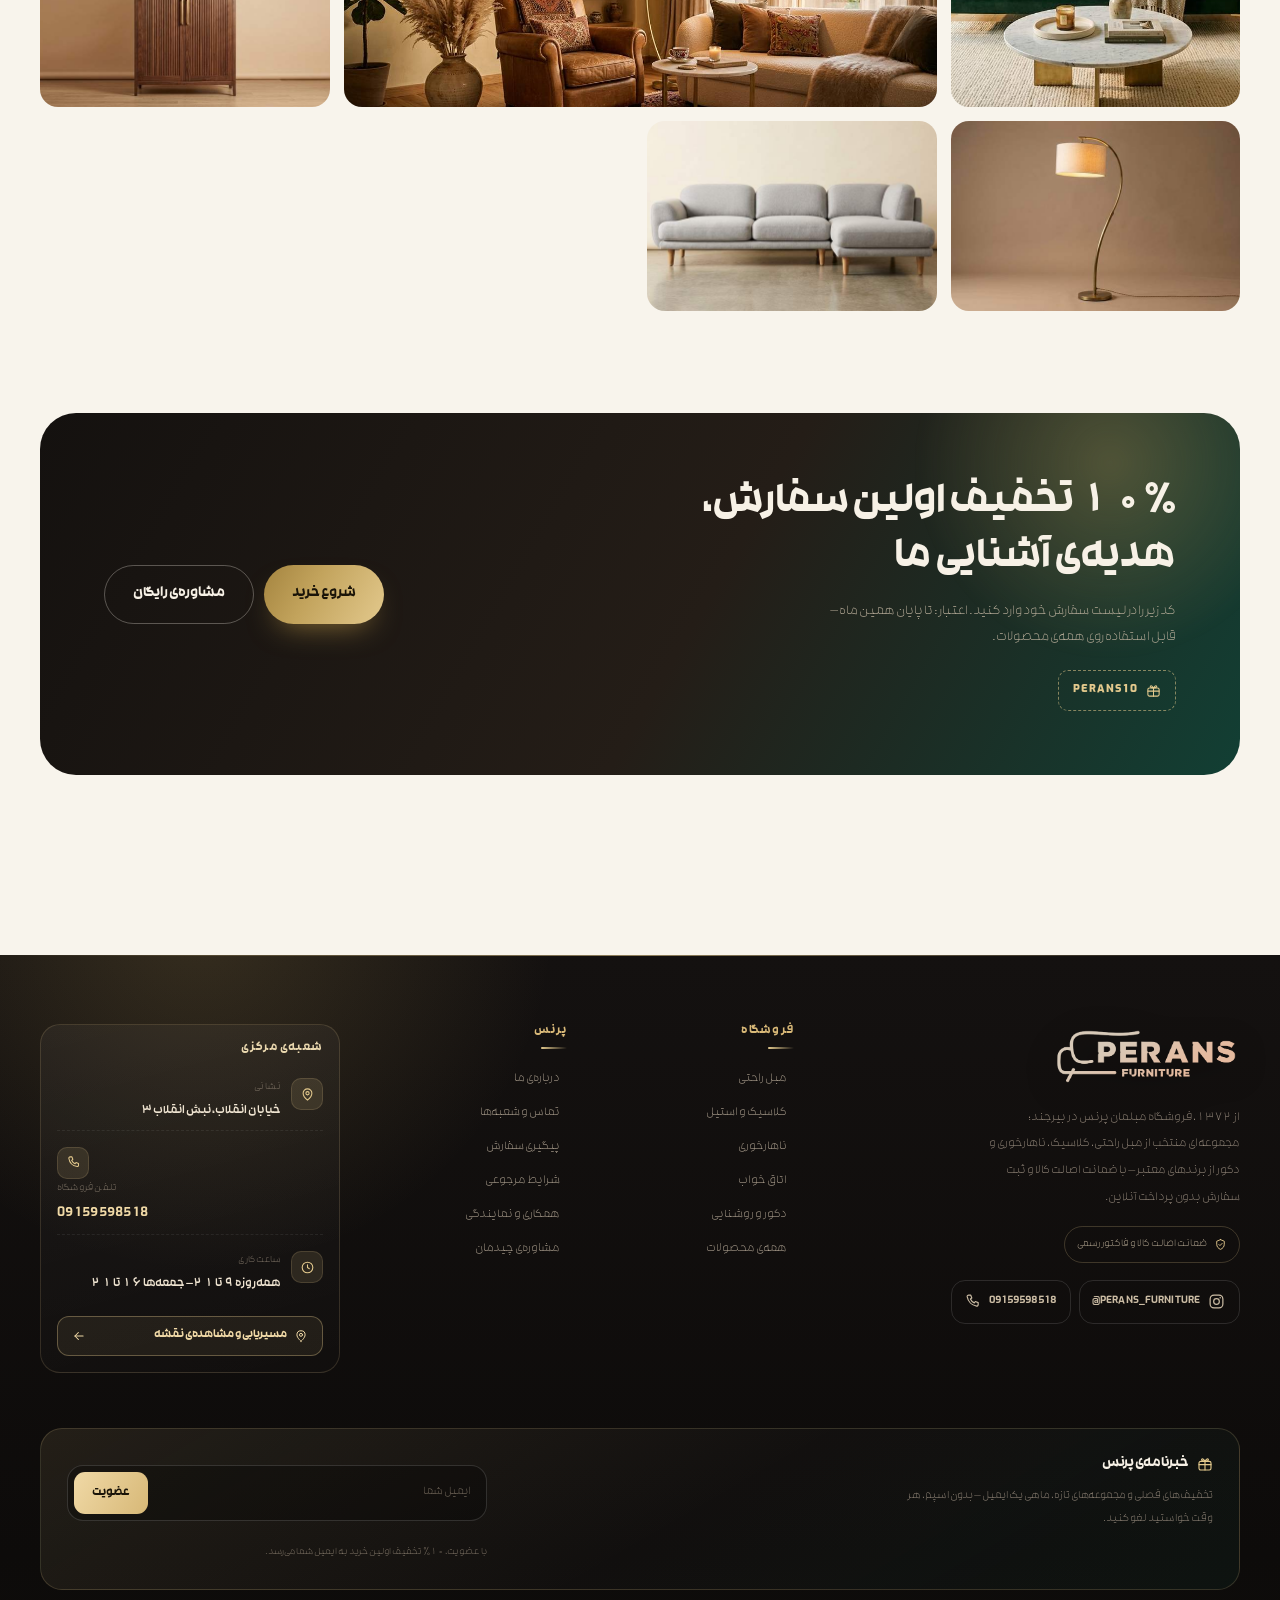
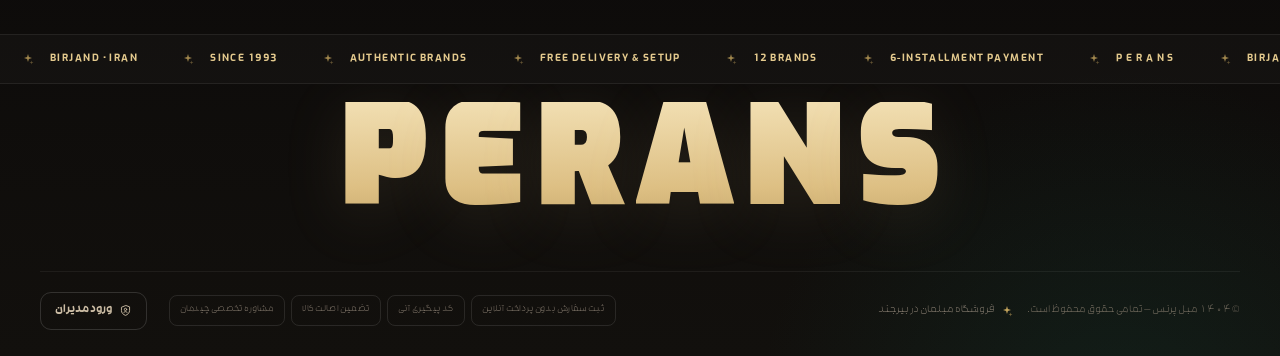
==== commit 11b2dfd3: "feat: integrate Rubika Bot API v3 order & photo alerts and upgrade tracking UX Co-authored-by: arena" ====
--- a/perans-furniture/index.html
+++ b/perans-furniture/index.html
@@ -454,7 +454,7 @@
           </div>
           <div class="story-point">
             <i><svg aria-hidden="true"><use href="#i-check"/></svg></i>
-            <div><b>بدون هزینه‌ی پنهان</b><p>قیمت‌ها شفاف و همراه فاکتور رسمی؛ هزینه‌ی ارسال و نصب در بیرجند هم روی ما.</p></div>
+            <div><b>بدون هزینه‌ی پنهان</b><p>قیمت‌ها شفاف و همراه فاکتور رسمی؛ ثبت سفارش آنلاین بدون پیش‌پرداخت اینترنتی و با هماهنگی مستقیم کارشناس انجام می‌شود.</p></div>
           </div>
           <div class="story-point">
             <i><svg aria-hidden="true"><use href="#i-check"/></svg></i>
@@ -514,7 +514,7 @@
     <div class="wrap">
       <div class="crumb"><a href="#/">خانه</a><svg aria-hidden="true"><use href="#i-chevron-left"/></svg><span>فروشگاه</span></div>
       <h1>فروشگاه پرنس</h1>
-      <p>همه‌ی محصولات با فاکتور رسمی و ضمانت اصالت. ارسال و نصب در بیرجند رایگان است؛ ارسال به شهرهای دیگر با هماهنگی تلفنی.</p>
+      <p>مبلمان و رنگ دلخواه خود را انتخاب کنید، بدون نیاز به پرداخت آنلاین سفارش را ثبت نمایید و کد پیگیری آنی دریافت کنید.</p>
     </div>
   </div>
   <section class="section pt-28">
@@ -664,7 +664,7 @@
 
         <div class="order-track-box" id="orderTrackBox" style="margin-top:26px;padding-top:22px;border-top:1px solid rgba(20,17,15,.1)">
           <h3 class="h-panel-sm" style="margin:0 0 6px">پیگیری آنی وضعیت سفارش</h3>
-          <p class="hint-sm" style="margin:0 0 14px">کد سفارش (مثلاً <bdi dir="ltr">PERANS-48219</bdi>) و شماره موبایل هنگام ثبت را وارد کنید.</p>
+          <p class="hint-sm" style="margin:0 0 14px">کد پیگیری دریافتی (مثلاً <bdi dir="ltr">PERANS-482910</bdi>) و شماره موبایل هنگام ثبت را وارد کنید تا وضعیت سفارش و پیام کارشناس نمایشگاه را ببینید.</p>
           <form id="trackOrderForm" novalidate>
             <div class="two">
               <div class="field"><label for="trCode">کد پیگیری سفارش *</label><input id="trCode" dir="ltr" placeholder="PERANS-..." required></div>
@@ -756,7 +756,7 @@
         <a class="ft__logo" href="#/" aria-label="PERANS Furniture">
           <img class="ft__brand-logo" src="images/LOGO.PNG" alt="PERANS Furniture">
         </a>
-        <p class="ft__about">از ۱۳۷۲، فروشگاه مبلمان پرنس در بیرجند؛ مجموعه‌ای از مبل راحتی، کلاسیک، ناهارخوری و دکور از برندهای معتبر — با ضمانت اصالت کالا و ارسال و نصب رایگان در بیرجند.</p>
+        <p class="ft__about">از ۱۳۷۲، فروشگاه مبلمان پرنس در بیرجند؛ مجموعه‌ای منتخب از مبل راحتی، کلاسیک، ناهارخوری و دکور از برندهای معتبر — با ضمانت اصالت کالا و ثبت سفارش بدون پرداخت آنلاین.</p>
         <span class="ft__badge"><svg aria-hidden="true"><use href="#i-shield"/></svg>ضمانت اصالت کالا و فاکتور رسمی</span>
 
         <div class="ft__socials">
@@ -909,8 +909,8 @@
 </div>
 
 <div class="toasts" id="toasts" aria-live="polite"></div>
-<script src="js/supabase-client.js?v=11"></script>
-<script src="js/data.js?v=11"></script>
-<script src="js/app.js?v=11" defer></script>
+<script src="js/supabase-client.js?v=12"></script>
+<script src="js/data.js?v=12"></script>
+<script src="js/app.js?v=12" defer></script>
 </body>
 </html>
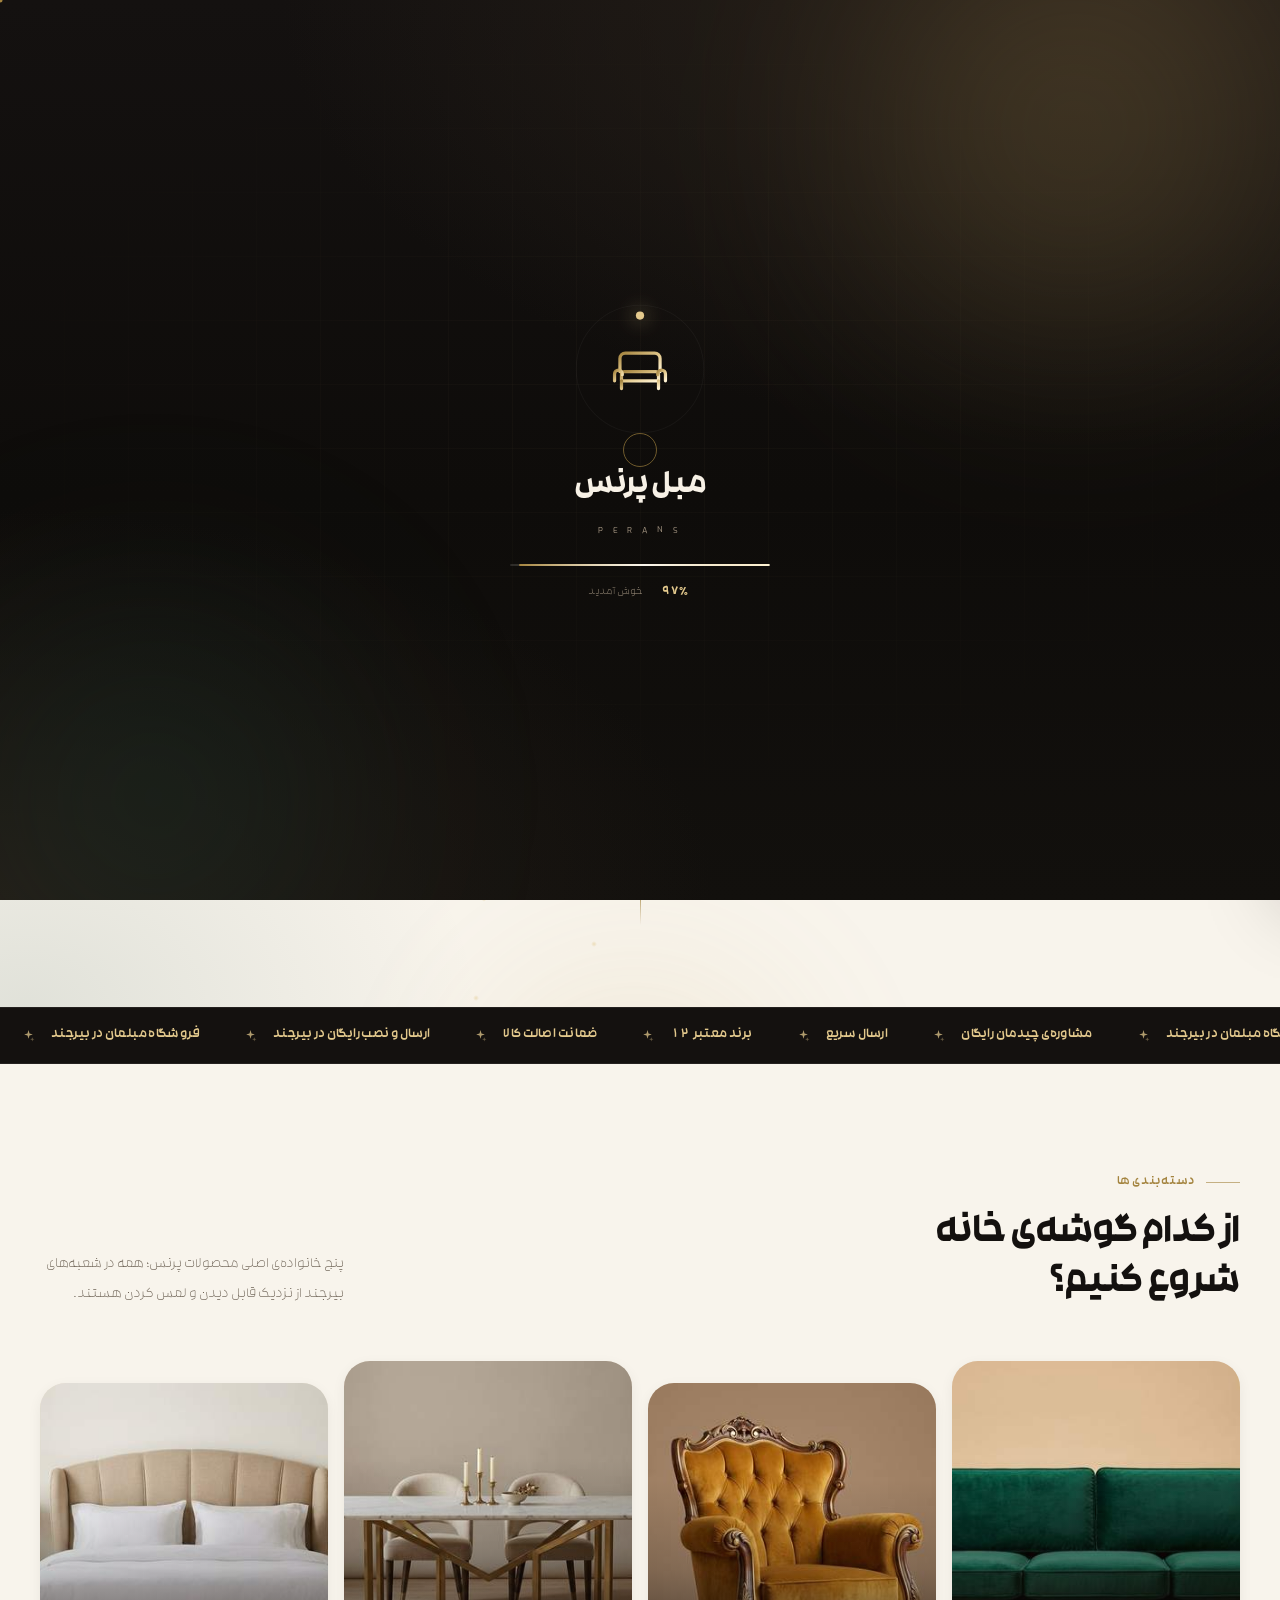
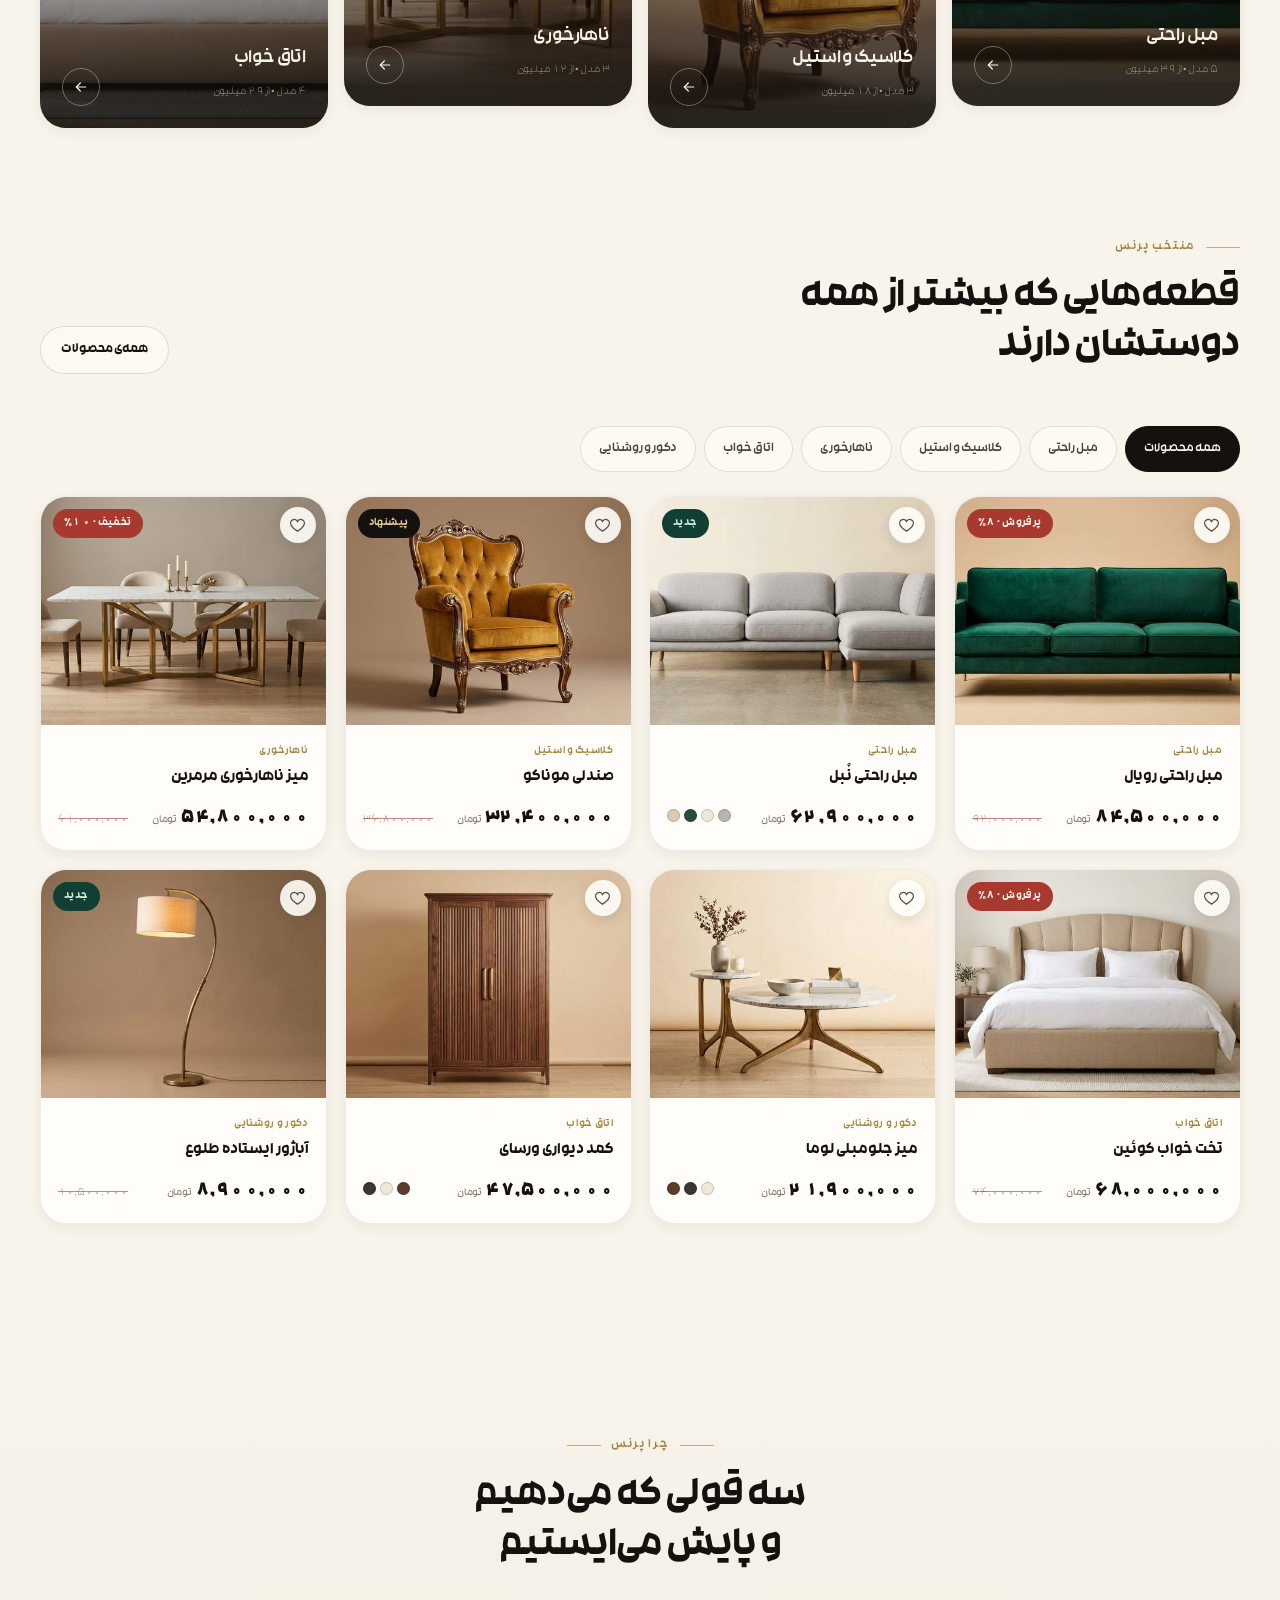
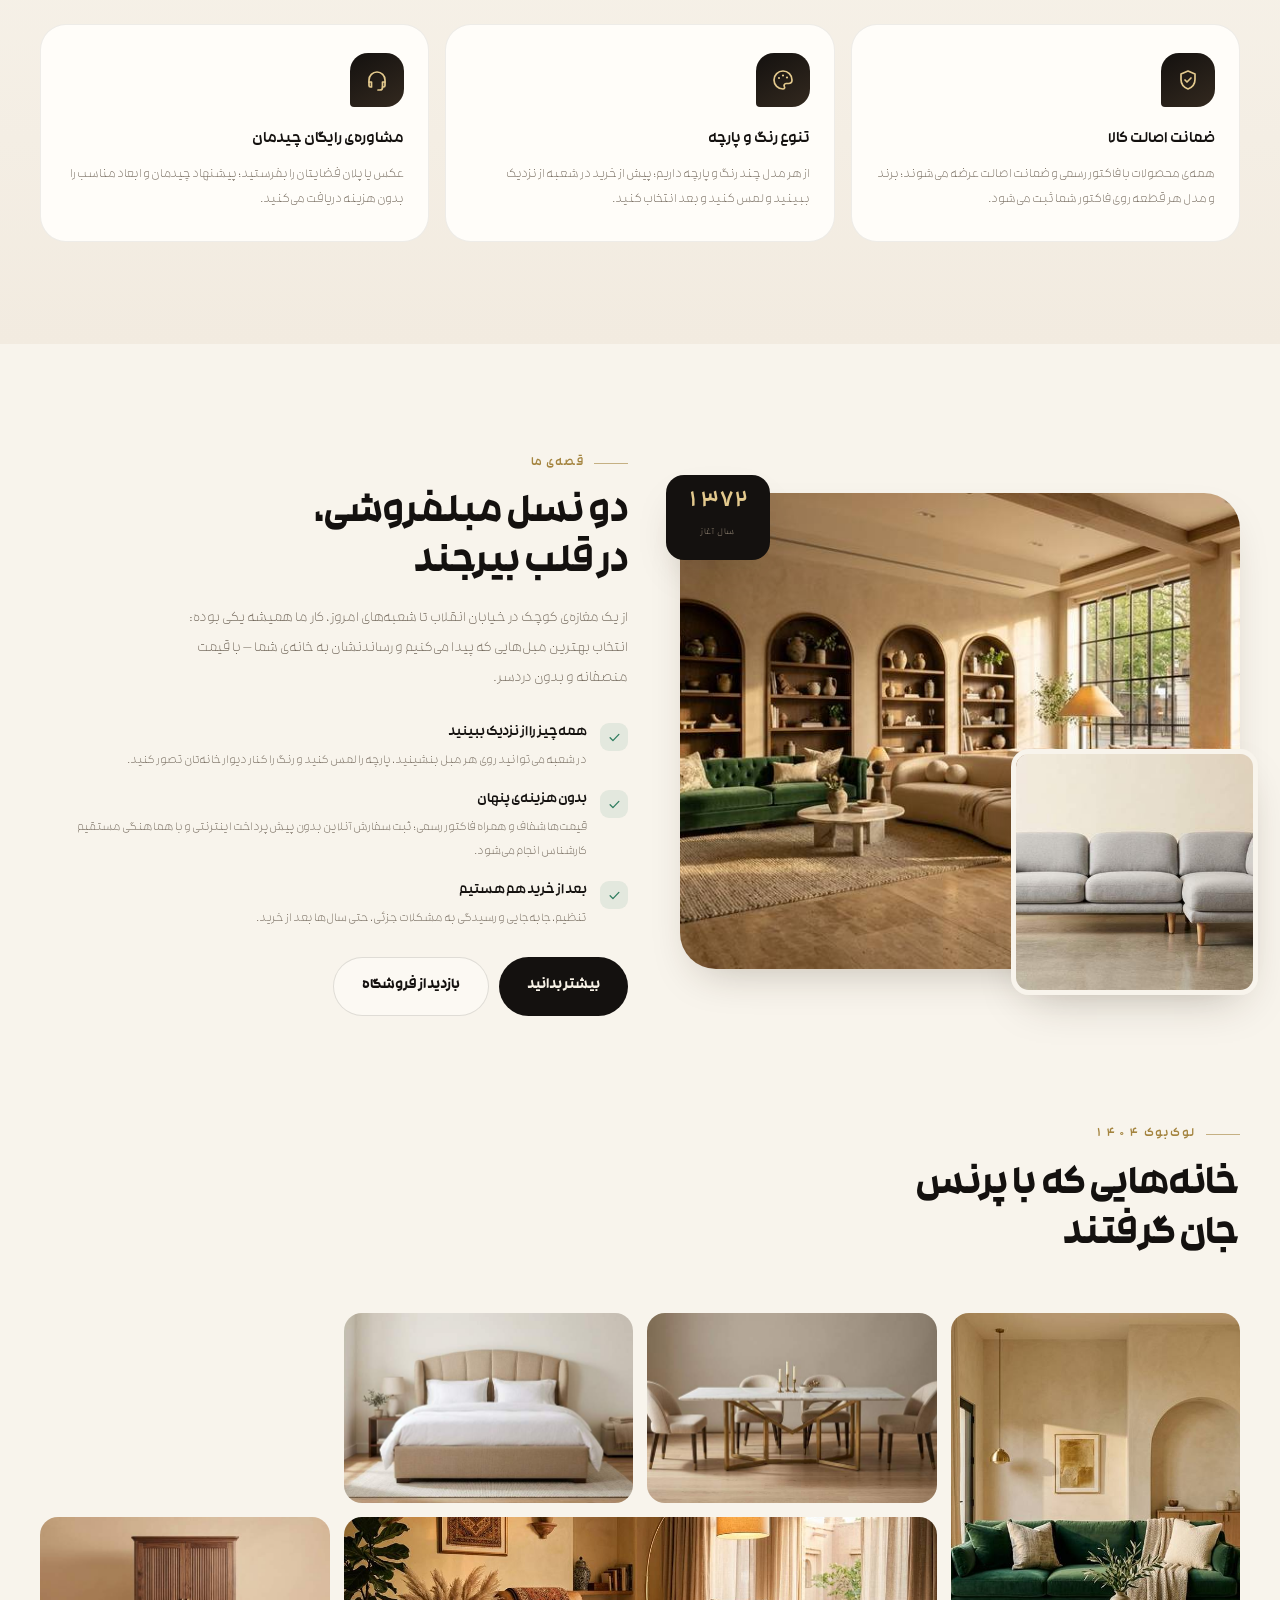
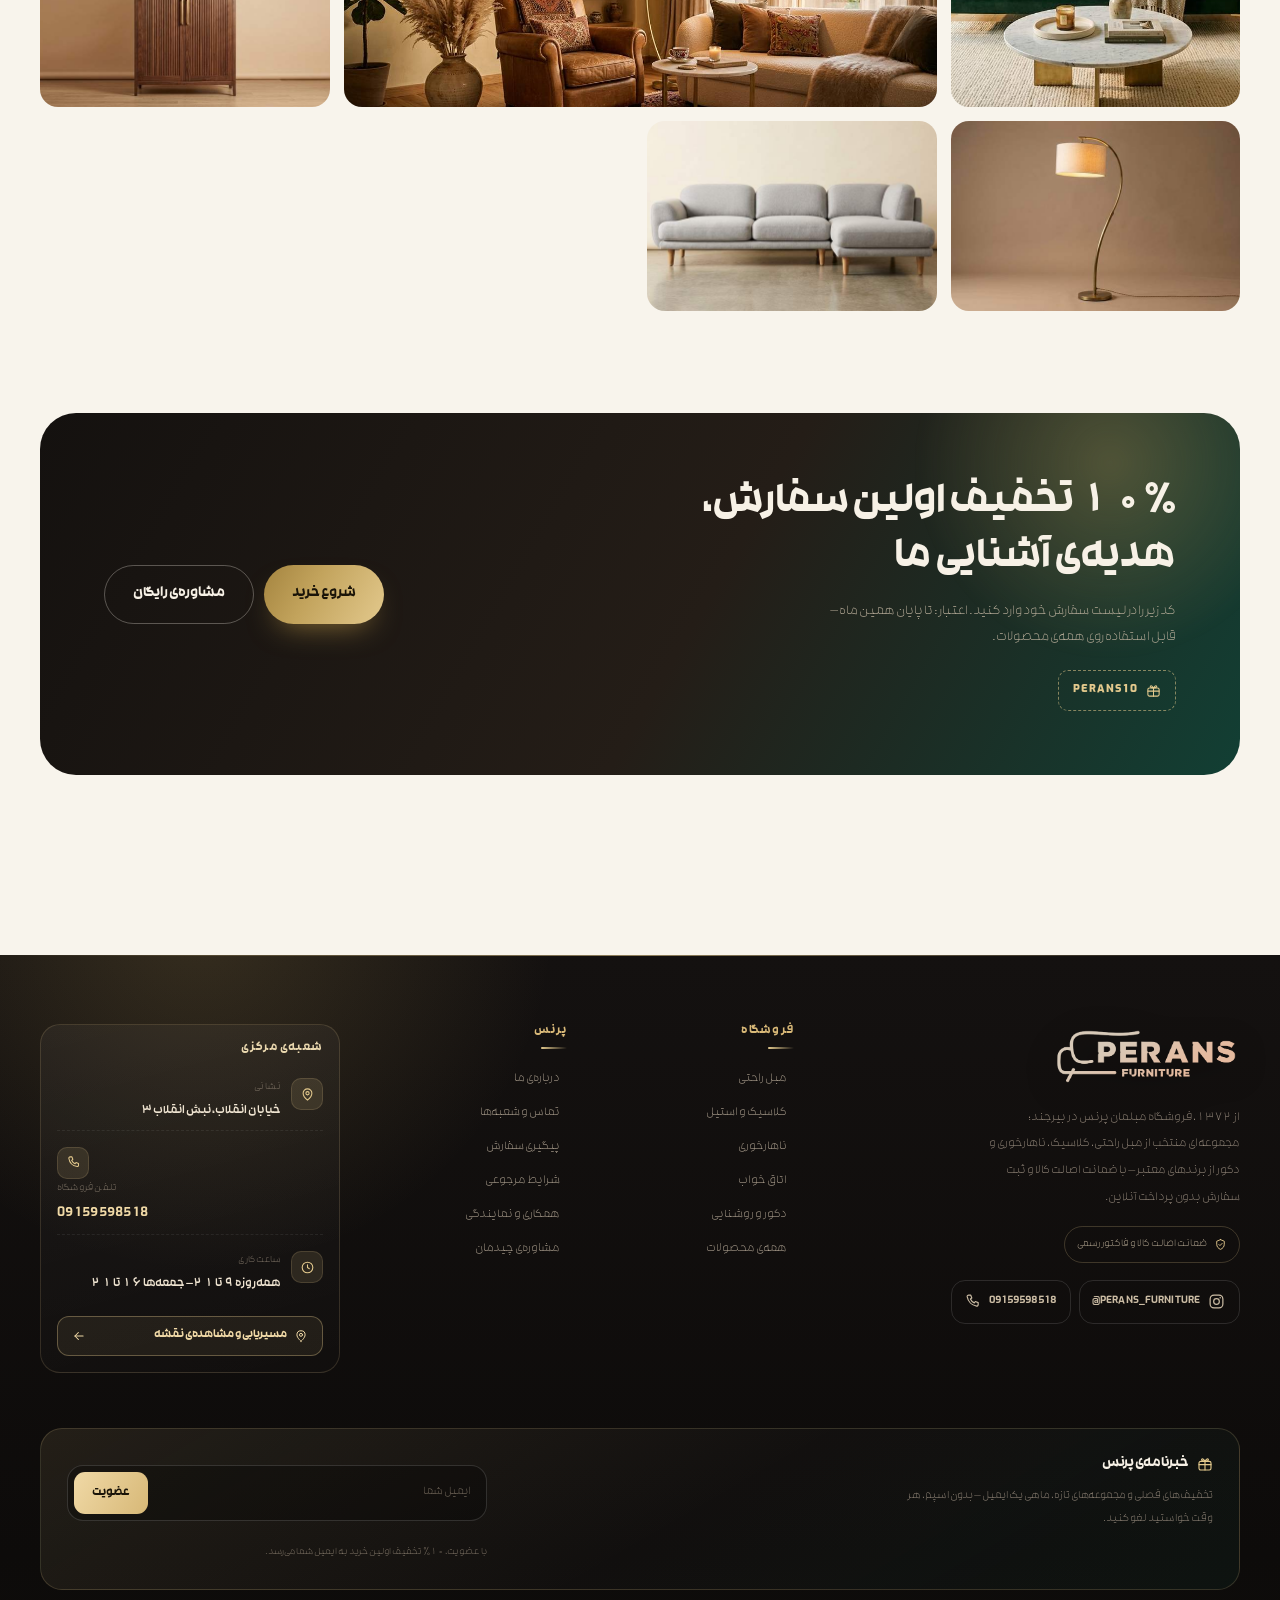
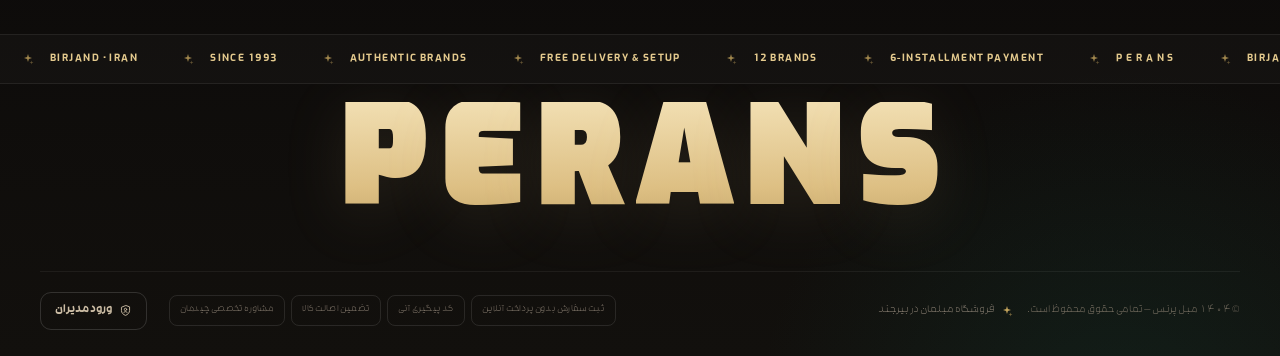
==== commit 672e06be: "fix(rubika): zero-chat-id auto-pairing webhook & SHA-256 session auth for Rubika Bot API v3 Co-autho" ====
--- a/perans-furniture/index.html
+++ b/perans-furniture/index.html
@@ -909,8 +909,8 @@
 </div>
 
 <div class="toasts" id="toasts" aria-live="polite"></div>
-<script src="js/supabase-client.js?v=12"></script>
-<script src="js/data.js?v=12"></script>
-<script src="js/app.js?v=12" defer></script>
+<script src="js/supabase-client.js?v=13"></script>
+<script src="js/data.js?v=13"></script>
+<script src="js/app.js?v=13" defer></script>
 </body>
 </html>
